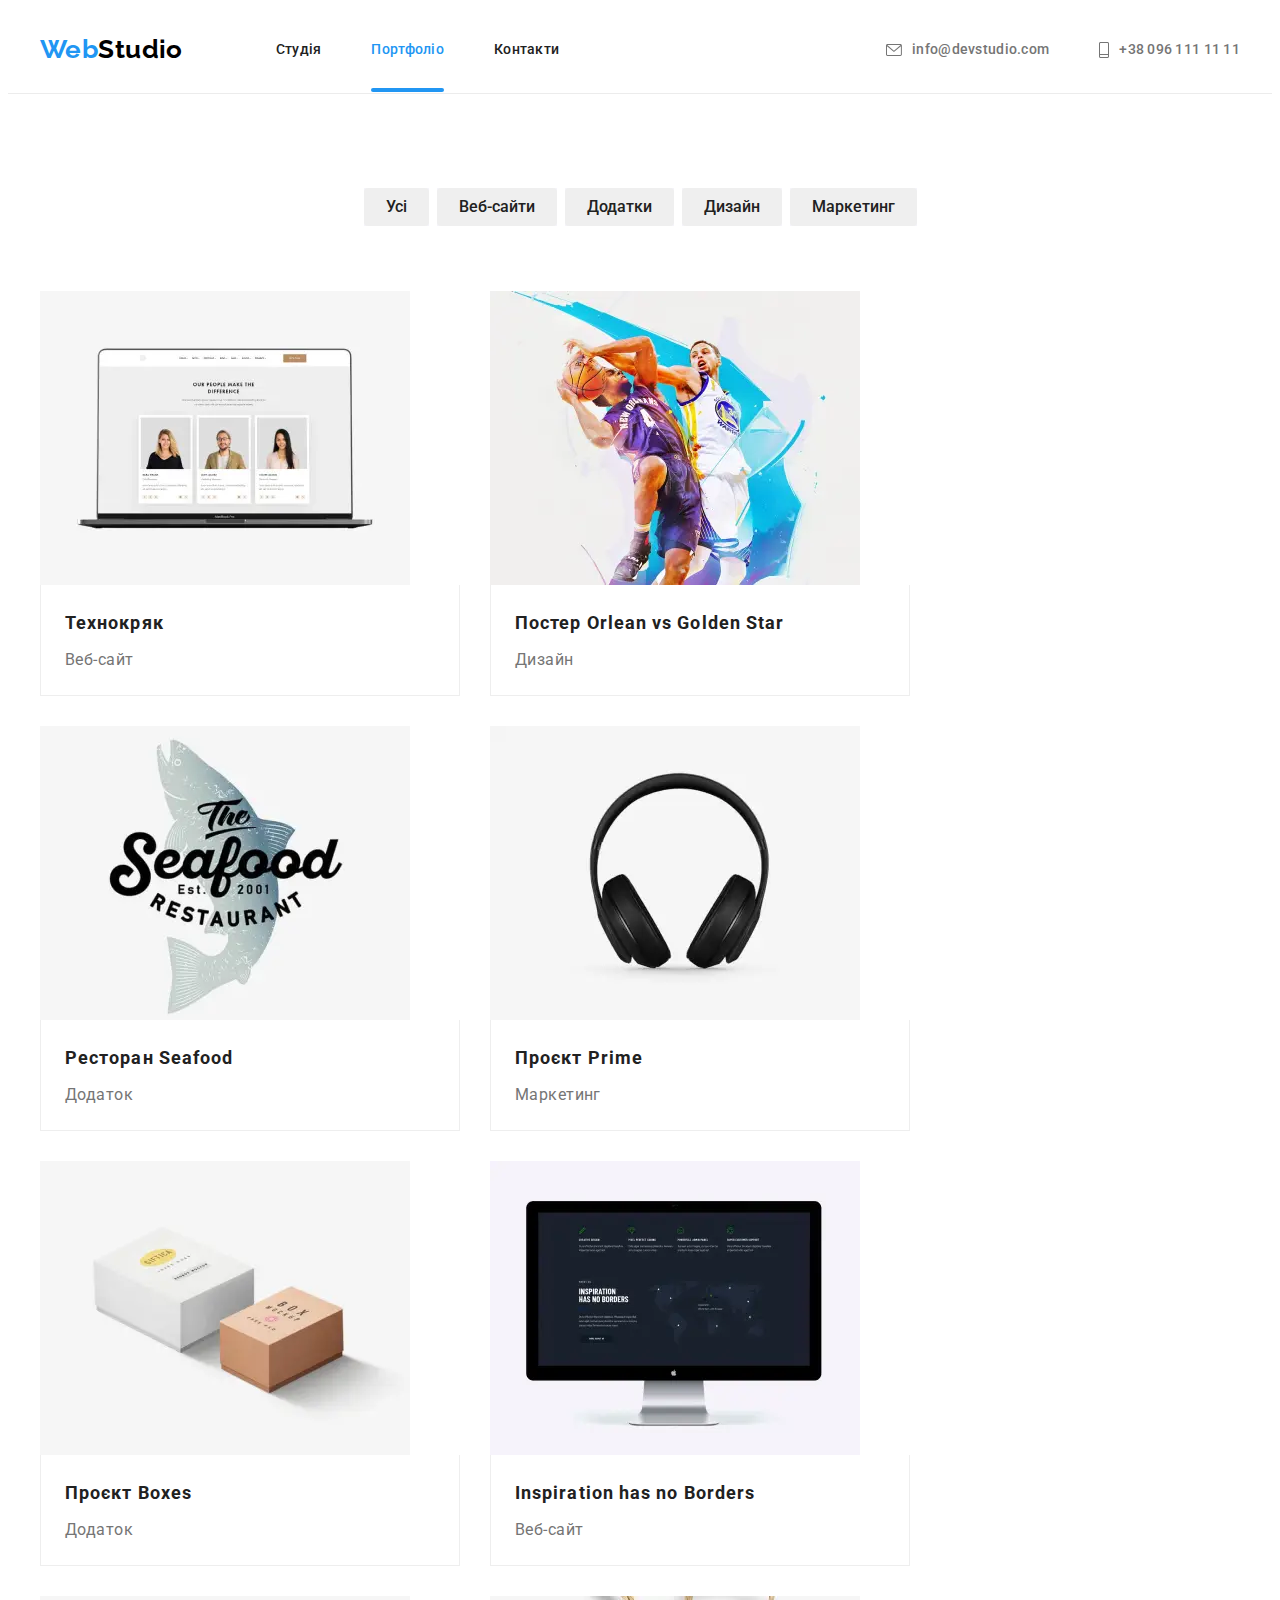
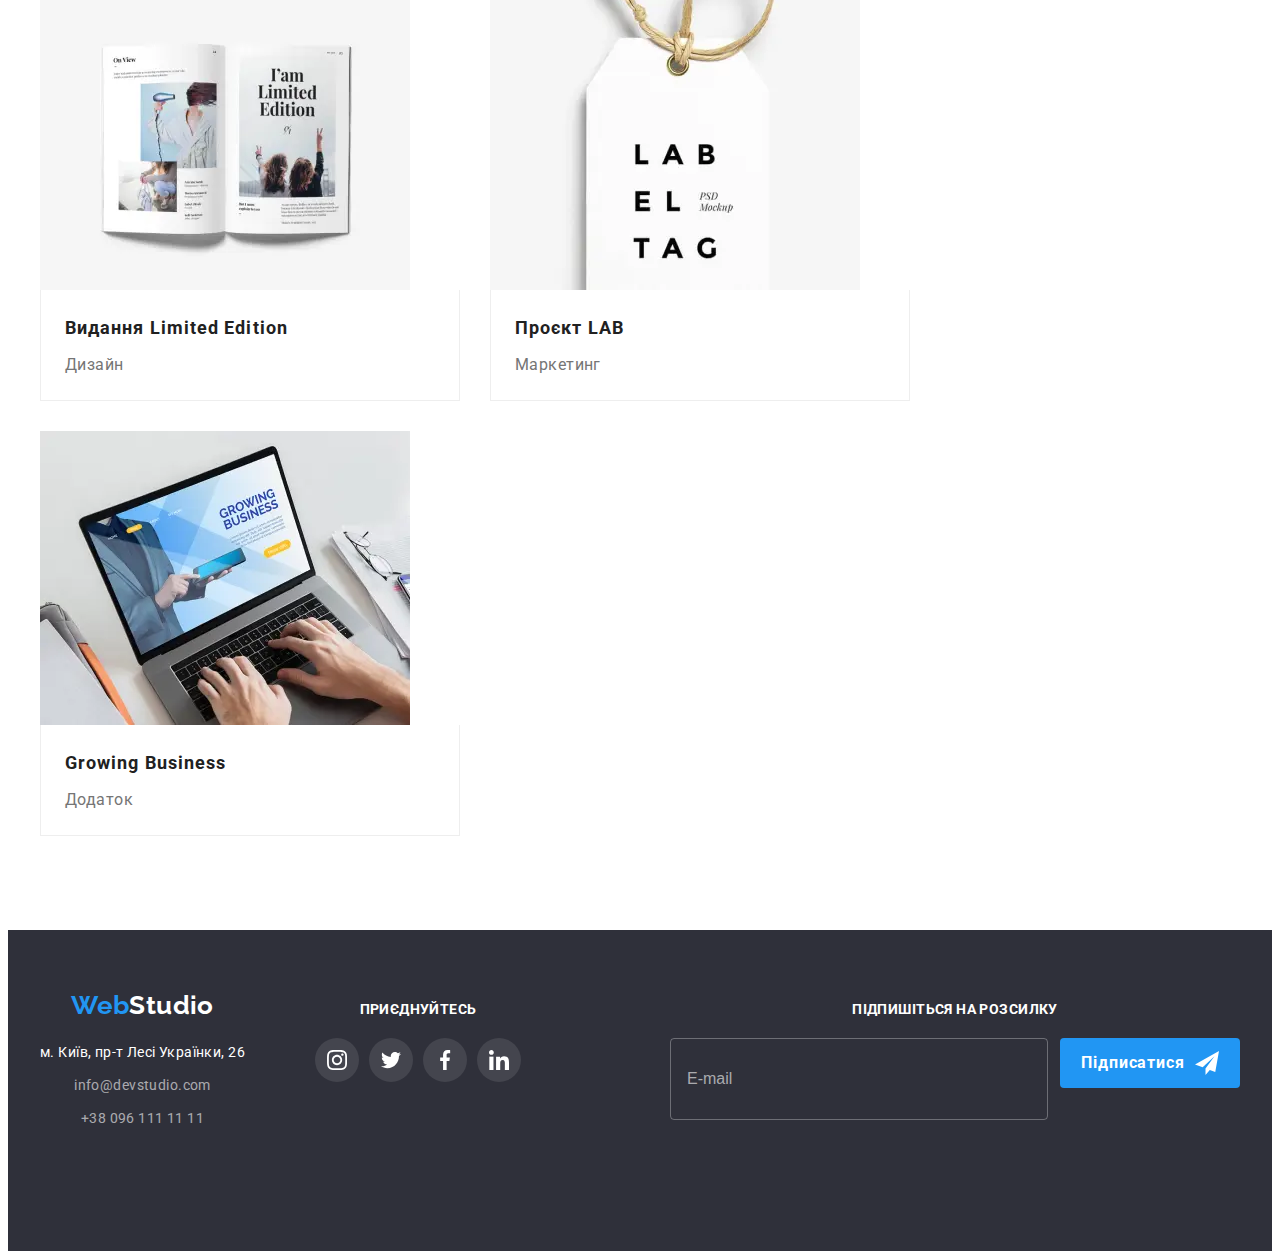
==== portfolio.html @ 148b3670 "add adaptive portfolio" ====
<!DOCTYPE html>
<html lang="uk">

<head>
    <meta charset="UTF-8">
    <meta http-equiv="X-UA-Compatible" content="IE=edge">
    <meta name="viewport" content="width=<device-width>, initial-scale=1.0">
    <title>Студіяt</title>
    <link rel="preconnect" href="https://fonts.googleapis.com">
    <link rel="preconnect" href="https://fonts.gstatic.com" crossorigin>
    <link
        href="https://fonts.googleapis.com/css2?family=Raleway:wght@700&family=Roboto:wght@400;500;700;900&display=swap"
        rel="stylesheet">
    <link rel="stylesheet" href="https://cdnjs.cloudflare.com/ajax/libs/modern-normalize/1.1.0/modern-normalize.min.css"
        integrity="sha512-wpPYUAdjBVSE4KJnH1VR1HeZfpl1ub8YT/NKx4PuQ5NmX2tKuGu6U/JRp5y+Y8XG2tV+wKQpNHVUX03MfMFn9Q=="
        crossorigin="anonymous" referrerpolicy="no-referrer" />
    <link rel="stylesheet" href="./css/main.min.css">
</head>

<body>
    <header class="header">
        <div class="container header-container">
            <nav class="nav">
                <a class="header-logo link" href="./index.html" lang="en"><span class="part-logo">Web</span>Studio</a>
                <ul class="nav-list list">
                    <li class="nav-list__item"><a class="nav__link link" href="./index.html">Студія</a></li>
                    <li class="nav-list__item"><a class="nav__link link current" href="./portfolio.html">Портфоліо</a></li>
                    <li class="nav-list__item"><a class="nav__link link" href="">Контакти</a></li>
                </ul>
            </nav>
            <ul class="contacts list">
                <li>
                    <a class="contact contact__mail link" href="mailto:info@devstudio.com">
                        <svg class="contact__icon" width="16" height="12">
                            <use href="./images/symbol-defs.svg#icon-envelope"></use>
                        </svg>
                        info@devstudio.com
                    </a>
                </li>
                <li>
                    <a class="contact contact__tel link" href="tel:+380961111111">
                        <svg class="contact__icon" width="10" height="16">
                            <use href="./images/symbol-defs.svg#icon-mobile"></use>
                        </svg>
                        +38 096 111 11 11
                    </a>
                </li>
            </ul>
        </div>
    </header>

    <main>
        <section class="section">
            <div class="container ">
                <h1 hidden> Види робіт </h1>
                <ul class="button-list list">
                    <li class="button-list__item">
                        <button class="button" type="button"> Усі </button>
                    </li>
                    <li class="button-list__item">
                        <button class="button" type="button"> Веб-сайти </button>
                    </li>
                    <li class="button-list__item">
                        <button class="button" type="button"> Додатки </button>
                    </li>
                    <li class="button-list__item">
                        <button class="button" type="button"> Дизайн </button>
                    </li>
                    <li class="button-list__item">
                        <button class="button" type="button"> Маркетинг </button>
                    </li>

                </ul>
                <ul class="projects-list list">
                    <li class="projects-list__item">
                        <a class="project-list__link link" href="">
                            <div class="project-img">
                                <picture>
                                    <source srcset="./images/hw-8/portfolio/dextop_laptop.webp 1x, ./images/hw-8/portfolio/dextop_laptop@2x.webp 2x"
                                        media="(min-width: 1200px)" type="image/webp">
                                    <source srcset="./images/hw-8/portfolio/dextop_laptop.jpg 1x, ./images/hw-8/portfolio/dextop_laptop@2x.jpg 2x"
                                        media="(min-width: 1200px)">
                                    <source srcset="./images/hw-8/portfolio/tablet_laptop.webp 1x, ./images/hw-8/portfolio/tablet_laptop@2x.webp 2x"
                                        media="(min-width: 768px)" type="image/webp">
                                    <source srcset="./images/hw-8/portfolio/tablet_laptop.jpg 1x, ./images/hw-8/portfolio/tablet_laptop@2x.jpg 2x"
                                        media="(min-width: 768px)">
                                    <source srcset="./images/hw-8/portfolio/laptop.webp 1x, ./images/hw-8/portfolio/laptop@2x.webp 2x" media="(max-width: 767px)"
                                        type="image/webp">
                                    <source srcset="./images/hw-8/portfolio/laptop.jpg 1x, ./images/hw-8/portfolio/laptop@2x.jpg 2x" media="(max-width: 767px)">
                                    <img src="./images/hw-8/portfolio/laptop.jpg" alt="Ноутбук">
                                </picture>
                                
                                <div class="overlay">
                                    Ресурс пропонує комплексні пропозиції з різним рівнем функціоналу та сервісів. Все
                                    це дозволить відвідувачу отримати
                                    вичерпні відомості про компанію чи приватну особу.
                                </div>
                            </div>

                            <div class="project-card">
                                <h2 class="project-title"> Технокряк </h2>
                                <p class="project-desc"> Веб-сайт </p>
                            </div>
                        </a>
                    </li>

                    <li class="projects-list__item">
                        <a class="project-list__link link" href="">
                            <div class="project-img">
                                <picture>
                                    <source srcset="./images/hw-8/portfolio/dextop_basketboll.webp 1x, ./images/hw-8/portfolio/dextop_basketboll@2x.webp 2x"
                                        media="(min-width: 1200px)" type="image/webp">
                                    <source srcset="./images/hw-8/portfolio/dextop_basketboll.jpg 1x, ./images/hw-8/portfolio/dextop_basketboll@2x.jpg 2x"
                                        media="(min-width: 1200px)">
                                    <source srcset="./images/hw-8/portfolio/tablet_basketboll.webp 1x, ./images/hw-8/portfolio/tablet_basketboll@2x.webp 2x"
                                        media="(min-width: 768px)" type="image/webp">
                                    <source srcset="./images/hw-8/portfolio/tablet_basketboll.jpg 1x, ./images/hw-8/portfolio/tablet_basketboll@2x.jpg 2x"
                                        media="(min-width: 768px)">
                                    <source srcset="./images/hw-8/portfolio/basketboll.webp 1x, ./images/hw-8/portfolio/basketboll@2x.webp 2x" media="(max-width: 767px)"
                                        type="image/webp">
                                    <source srcset="./images/hw-8/portfolio/basketboll.jpg 1x, ./images/hw-8/portfolio/basketboll@2x.jpg 2x" media="(max-width: 767px)">
                                    <img src="./images/hw-8/portfolio/basketboll.jpg" alt="Баскетболісти кидають м'яч">
                                </picture>
                                <div class="overlay">
                                    Ресурс пропонує комплексні пропозиції з різним рівнем функціоналу та сервісів. Все
                                    це дозволить відвідувачу отримати
                                    вичерпні відомості про компанію чи приватну особу.
                                </div>
                            </div>

                            <div class="project-card">
                                <h2 class="project-title"> Постер <span lang="en">Orlean vs Golden Star</span> </h2>
                                <p class="project-desc"> Дизайн </p>
                            </div>
                        </a>
                    </li>

                    <li class="projects-list__item">
                        <a class="project-list__link link" href="">
                            <div class="project-img">
                                <picture>
                                    <source srcset="./images/hw-8/portfolio/dextop_seafood.webp 1x, ./images/hw-8/portfolio/dextop_seafood@2x.webp 2x"
                                        media="(min-width: 1200px)" type="image/webp">
                                    <source srcset="./images/hw-8/portfolio/dextop_seafood.jpg 1x, ./images/hw-8/portfolio/dextop_seafood@2x.jpg 2x"
                                        media="(min-width: 1200px)">
                                    <source srcset="./images/hw-8/portfolio/tablet_seafood.webp 1x, ./images/hw-8/portfolio/tablet_seafood@2x.webp 2x"
                                        media="(min-width: 768px)" type="image/webp">
                                    <source srcset="./images/hw-8/portfolio/tablet_seafood.jpg 1x, ./images/hw-8/portfolio/tablet_seafood@2x.jpg 2x"
                                        media="(min-width: 768px)">
                                    <source srcset="./images/hw-8/portfolio/seafood.webp 1x, ./images/hw-8/portfolio/seafood@2x.webp 2x" media="(max-width: 767px)"
                                        type="image/webp">
                                    <source srcset="./images/hw-8/portfolio/seafood.jpg 1x, ./images/hw-8/portfolio/seafood@2x.jpg 2x" media="(max-width: 767px)">
                                    <img src="./images/hw-8/portfolio/seafood.jpg" alt="Постер ресторану океанічної риби">
                                </picture>
                                <div class="overlay">
                                    Ресурс пропонує комплексні пропозиції з різним рівнем функціоналу та сервісів. Все
                                    це дозволить відвідувачу отримати
                                    вичерпні відомості про компанію чи приватну особу.
                                </div>
                            </div>
                            <div class="project-card">
                                <h2 class="project-title"> Ресторан <span lang="en">Seafood</span> </h2>
                                <p class="project-desc">Додаток</p>
                            </div>
                        </a>
                    </li>

                    <li class="projects-list__item">
                        <a class="project-list__link link" href="">
                            <div class="project-img">
                                <picture>
                                    <source srcset="./images/hw-8/portfolio/dextop_earphone.webp 1x, ./images/hw-8/portfolio/dextop_earphone@2x.webp 2x"
                                        media="(min-width: 1200px)" type="image/webp">
                                    <source srcset="./images/hw-8/portfolio/dextop_earphone.jpg 1x, ./images/hw-8/portfolio/dextop_earphone@2x.jpg 2x"
                                        media="(min-width: 1200px)">
                                    <source srcset="./images/hw-8/portfolio/tablet_earphone.webp 1x, ./images/hw-8/portfolio/tablet_earphone@2x.webp 2x"
                                        media="(min-width: 768px)" type="image/webp">
                                    <source srcset="./images/hw-8/portfolio/tablet_earphone.jpg 1x, ./images/hw-8/portfolio/tablet_earphone@2x.jpg 2x"
                                        media="(min-width: 768px)">
                                    <source srcset="./images/hw-8/portfolio/earphone.webp 1x, ./images/hw-8/portfolio/earphone@2x.webp 2x" media="(max-width: 767px)"
                                        type="image/webp">
                                    <source srcset="./images/hw-8/portfolio/earphone.jpg 1x, ./images/hw-8/portfolio/earphone@2x.jpg 2x" media="(max-width: 767px)">
                                    <img src="./images/hw-8/portfolio/earphone.jpg" alt="Навушники">
                                </picture>
                                <div class="overlay">
                                    Ресурс пропонує комплексні пропозиції з різним рівнем функціоналу та сервісів. Все
                                    це дозволить відвідувачу отримати
                                    вичерпні відомості про компанію чи приватну особу.
                                </div>
                            </div>
                            <div class="project-card">
                                <h2 class="project-title"> Проєкт <span lang="en">Prime</span> </h2>
                                <p class="project-desc"> Маркетинг </p>
                            </div>
                        </a>
                    </li>

                    <li class="projects-list__item">
                        <a class="project-list__link link" href="">
                            <div class="project-img">
                                <picture>
                                    <source srcset="./images/hw-8/portfolio/dextop_boxes.webp 1x, ./images/hw-8/portfolio/dextop_boxes@2x.webp 2x"
                                        media="(min-width: 1200px)" type="image/webp">
                                    <source srcset="./images/hw-8/portfolio/dextop_boxes.jpg 1x, ./images/hw-8/portfolio/dextop_boxes@2x.jpg 2x"
                                        media="(min-width: 1200px)">
                                    <source srcset="./images/hw-8/portfolio/tablet_boxes.webp 1x, ./images/hw-8/portfolio/tablet_boxes@2x.webp 2x"
                                        media="(min-width: 768px)" type="image/webp">
                                    <source srcset="./images/hw-8/portfolio/tablet_boxes.jpg 1x, ./images/hw-8/portfolio/tablet_boxes@2x.jpg 2x"
                                        media="(min-width: 768px)">
                                    <source srcset="./images/hw-8/portfolio/boxes.webp 1x, ./images/hw-8/portfolio/boxes@2x.webp 2x" media="(max-width: 767px)"
                                        type="image/webp">
                                    <source srcset="./images/hw-8/portfolio/boxes.jpg 1x, ./images/hw-8/portfolio/boxes@2x.jpg 2x" media="(max-width: 767px)">
                                    <img src="./images/hw-8/portfolio/boxes.jpg" alt="Дві коробки">
                                </picture>
                                <div class="overlay">
                                    Ресурс пропонує комплексні пропозиції з різним рівнем функціоналу та сервісів. Все
                                    це дозволить відвідувачу отримати
                                    вичерпні відомості про компанію чи приватну особу.
                                </div>
                            </div>
                            <div class="project-card">
                                <h2 class="project-title"> Проєкт <span lang="en">Boxes</span> </h2>
                                <p class="project-desc"> Додаток </p>
                            </div>
                        </a>
                    </li>

                    <li class="projects-list__item">
                        <a class="project-list__link link" href="">
                            <div class="project-img">
                                <picture>
                                    <source srcset="./images/hw-8/portfolio/dextop_monitor.webp 1x, ./images/hw-8/portfolio/dextop_monitor@2x.webp 2x"
                                        media="(min-width: 1200px)" type="image/webp">
                                    <source srcset="./images/hw-8/portfolio/dextop_monitor.jpg 1x, ./images/hw-8/portfolio/dextop_monitor@2x.jpg 2x"
                                        media="(min-width: 1200px)">
                                    <source srcset="./images/hw-8/portfolio/tablet_monitor.webp 1x, ./images/hw-8/portfolio/tablet_monitor@2x.webp 2x"
                                        media="(min-width: 768px)" type="image/webp">
                                    <source srcset="./images/hw-8/portfolio/tablet_monitor.jpg 1x, ./images/hw-8/portfolio/tablet_monitor@2x.jpg 2x"
                                        media="(min-width: 768px)">
                                    <source srcset="./images/hw-8/portfolio/monitor.webp 1x, ./images/hw-8/portfolio/monitor@2x.webp 2x" media="(max-width: 767px)"
                                        type="image/webp">
                                    <source srcset="./images/hw-8/portfolio/monitor.jpg 1x, ./images/hw-8/portfolio/monitor@2x.jpg 2x" media="(max-width: 767px)">
                                    <img src="./images/hw-8/portfolio/monitor.jpg" alt="Монітор">
                                </picture>
                                <div class="overlay">
                                    Ресурс пропонує комплексні пропозиції з різним рівнем функціоналу та сервісів. Все
                                    це дозволить відвідувачу отримати
                                    вичерпні відомості про компанію чи приватну особу.
                                </div>
                            </div>
                            <div class="project-card">
                                <h2 class="project-title" lang="en"> Inspiration has no Borders </h2>
                                <p class="project-desc"> Веб-сайт </p>
                            </div>
                        </a>
                    </li>

                    <li class="projects-list__item">
                        <a class="project-list__link link" href="">
                            <div class="project-img">
                                <picture>
                                    <source srcset="./images/hw-8/portfolio/dextop_book.webp 1x, ./images/hw-8/portfolio/dextop_book@2x.webp 2x"
                                        media="(min-width: 1200px)" type="image/webp">
                                    <source srcset="./images/hw-8/portfolio/dextop_book.jpg 1x, ./images/hw-8/portfolio/dextop_book@2x.jpg 2x"
                                        media="(min-width: 1200px)">
                                    <source srcset="./images/hw-8/portfolio/tablet_book.webp 1x, ./images/hw-8/portfolio/tablet_book@2x.webp 2x"
                                        media="(min-width: 768px)" type="image/webp">
                                    <source srcset="./images/hw-8/portfolio/tablet_book.jpg 1x, ./images/hw-8/portfolio/tablet_book@2x.jpg 2x"
                                        media="(min-width: 768px)">
                                    <source srcset="./images/hw-8/portfolio/book.webp 1x, ./images/hw-8/portfolio/book@2x.webp 2x" media="(max-width: 767px)"
                                        type="image/webp">
                                    <source srcset="./images/hw-8/portfolio/book.jpg 1x, ./images/hw-8/portfolio/book@2x.jpg 2x" media="(max-width: 767px)">
                                    <img src="./images/hw-8/portfolio/book.jpg" alt="Відкрита книга">
                                </picture>
                                <div class="overlay">
                                    Ресурс пропонує комплексні пропозиції з різним рівнем функціоналу та сервісів. Все
                                    це дозволить відвідувачу отримати
                                    вичерпні відомості про компанію чи приватну особу.
                                </div>
                            </div>
                            <div class="project-card">
                                <h2 class="project-title"> Видання <span lang="en">Limited Edition</span> </h2>
                                <p class="project-desc"> Дизайн </p>
                            </div>
                        </a>
                    </li>

                    <li class="projects-list__item">
                        <a class="project-list__link link" href="">
                            <div class="project-img">
                                <picture>
                                    <source srcset="./images/hw-8/portfolio/dextop_label.webp 1x, ./images/hw-8/portfolio/dextop_label@2x.webp 2x"
                                        media="(min-width: 1200px)" type="image/webp">
                                    <source srcset="./images/hw-8/portfolio/dextop_label.jpg 1x, ./images/hw-8/portfolio/dextop_label@2x.jpg 2x"
                                        media="(min-width: 1200px)">
                                    <source srcset="./images/hw-8/portfolio/tablet_label.webp 1x, ./images/hw-8/portfolio/tablet_label@2x.webp 2x"
                                        media="(min-width: 768px)" type="image/webp">
                                    <source srcset="./images/hw-8/portfolio/tablet_label.jpg 1x, ./images/hw-8/portfolio/tablet_label@2x.jpg 2x"
                                        media="(min-width: 768px)">
                                    <source srcset="./images/hw-8/portfolio/label.webp 1x, ./images/hw-8/portfolio/label@2x.webp 2x" media="(max-width: 767px)"
                                        type="image/webp">
                                    <source srcset="./images/hw-8/portfolio/label.jpg 1x, ./images/hw-8/portfolio/label@2x.jpg 2x" media="(max-width: 767px)">
                                    <img src="./images/hw-8/portfolio/label.jpg" alt="Бірка">
                                </picture>
                                <div class="overlay">
                                    Ресурс пропонує комплексні пропозиції з різним рівнем функціоналу та сервісів. Все
                                    це дозволить відвідувачу отримати
                                    вичерпні відомості про компанію чи приватну особу.
                                </div>
                            </div>
                            <div class="project-card">
                                <h2 class="project-title"> Проєкт <span lang="en">LAB</span> </h2>
                                <p class="project-desc"> Маркетинг </p>
                            </div>
                        </a>
                    </li>

                    <li class="projects-list__item">
                        <a class="project-list__link link" href="">
                            <div class="project-img">
                                <picture>
                                    <source srcset="./images/hw-8/portfolio/dextop_work-laptop.webp 1x, ./images/hw-8/portfolio/dextop_work-laptop@2x.webp 2x"
                                        media="(min-width: 1200px)" type="image/webp">
                                    <source srcset="./images/hw-8/portfolio/dextop_work-laptop.jpg 1x, ./images/hw-8/portfolio/dextop_work-laptop@2x.jpg 2x"
                                        media="(min-width: 1200px)">
                                    <source srcset="./images/hw-8/portfolio/tablet_work-laptop.webp 1x, ./images/hw-8/portfolio/tablet_work-laptop@2x.webp 2x"
                                        media="(min-width: 768px)" type="image/webp">
                                    <source srcset="./images/hw-8/portfolio/tablet_work-laptop.jpg 1x, ./images/hw-8/portfolio/tablet_work-laptop@2x.jpg 2x"
                                        media="(min-width: 768px)">
                                    <source srcset="./images/hw-8/portfolio/work-laptop.webp 1x, ./images/hw-8/portfolio/work-laptop@2x.webp 2x" media="(max-width: 767px)"
                                        type="image/webp">
                                    <source srcset="./images/hw-8/portfolio/work-laptop.jpg 1x, ./images/hw-8/portfolio/work-laptop@2x.jpg 2x" media="(max-width: 767px)">
                                    <img src="./images/hw-8/portfolio/work-laptop.jpg" alt="Працює на ноутбуці">
                                </picture>
                                <div class="overlay">
                                    Ресурс пропонує комплексні пропозиції з різним рівнем функціоналу та сервісів. Все
                                    це дозволить відвідувачу отримати
                                    вичерпні відомості про компанію чи приватну особу.
                                </div>
                            </div>
                            <div class="project-card">
                                <h2 class="project-title" lang="en"> Growing Business </h2>
                                <p class="project-desc"> Додаток </p>
                            </div>
                        </a>
                    </li>
                </ul>
            </div>
        </section>
    </main>

    <footer class="footer">
        <div class="container footer-container">
            <div class="footer-address">
                <a class="footer-logo link" href="./index.html" lang="en"> <span class="part-logo">Web</span>Studio</a>
                <address class="address">
                    <ul class="address-list list">
                        <li class="address-list__item"><a class="address-link link"
                                href="https://goo.gl/maps/sUj56XeYTJr8YGq59" target="_blank" rel="noreferrer noopener">м.
                                Київ, пр-т Лесі Українки, 26</a> </li>
                        <li class="address-list__item"><a class="address-contact-link link"
                                href="mailto:info@devstudio.com"> info@devstudio.com</a>
                        <li class="address-list__item"><a class="address-contact-link link" href="tel:+380961111111"> +38
                                096 111 11 11</a>
                    </ul>
                </address>
            </div>
            <div class="footer-social">
                <p class="title-social">Приєднуйтесь</p>
                <ul class="footer-social-list list">
                    <li class="footer-social-list__item">
                        <a class="footer-social-list__link" href="">
                            <svg class="footer-social-list__icon" width="20" height="20">
                                <use href="./images/symbol-defs.svg#icon-instagram"></use>
                            </svg>
                        </a>
                    </li>
                    <li class="footer-social-list__item">
                        <a class="footer-social-list__link" href="">
                            <svg class="footer-social-list__icon" width="20" height="20">
                                <use href="./images/symbol-defs.svg#icon-twitter"></use>
                            </svg>
                        </a>
                    </li>
                    <li class="footer-social-list__item">
                        <a class="footer-social-list__link" href="">
                            <svg class="footer-social-list__icon" width="20" height="20">
                                <use href="./images/symbol-defs.svg#icon-facebook"></use>
                            </svg>
                        </a>
                    </li>
                    <li class="footer-social-list__item">
                        <a class="footer-social-list__link" href="">
                            <svg class="footer-social-list__icon" width="20" height="20">
                                <use href="./images/symbol-defs.svg#icon-linkedin"></use>
                            </svg>
                        </a>
                    </li>
                </ul>
            </div>
    
            <form class="form-subscription">
                <div class="footer-title-subscription">
                    <b class="title-subscription">Підпишіться на розсилку</b>
                </div>
                <div class="form-field-subscription">
                    <label>
                        <input class="email-subscription" type="email" name="email" placeholder="E-mail">
                    </label>
                    <button type="submit" class="btn-subscription">
                        <span> Підписатися</span>
                        <svg class="img-subscription" width="24" height="24">
                            <use href="./images/symbol-defs.svg#icon-send"></use>
                        </svg>
                    </button>
                </div>
            </form>
        </div>
    </footer>
</body>

</html>
---- css/main.min.css ----
:root{--primary-text-color: #757575;--title-text-color: #212121;--accent-color: #2196F3;--primary-white-color: #ffffff;--background-dark: #2F303A;--background-light: #fff;--primary-font-family: "Roboto", sans-serif;--secondary-font-family: "Raleway", sans-serif}.visually-hidden{position:absolute;width:1px;height:1px;margin:-1px;border:0;padding:0;white-space:nowrap;clip-path:inset(100%);clip:rect(0 0 0 0);overflow:hidden}h1,h2,h3,h4,p{margin-top:0;margin-bottom:0}ul{margin-top:0;margin-bottom:0;padding-left:0}img{display:block;max-width:100%}body{font-family:var(--primary-font-family);letter-spacing:.03em;font-size:14px;background-color:var(--background-light);color:var(--primary-text-color)}.link{text-decoration:none}.list{list-style:none}.container{padding-left:15px;padding-right:15px}@media screen and (min-width: 480px){.container{width:480px;margin-left:auto;margin-right:auto}}@media screen and (min-width: 768px){.container{width:768px}}@media screen and (min-width: 1200px){.container{width:1200px}}.section{padding-top:60px;padding-bottom:60px}@media screen and (min-width: 1200px){.section{padding-top:94px;padding-bottom:94px}}.section-team{background-color:#f5f4fa}.section-work{padding-bottom:94px}.title-section{font-size:28px;font-weight:700;line-height:1.17;text-align:center;color:var(--title-text-color)}@media screen and (min-width: 1200px){.title-section{font-size:36px;font-weight:700;line-height:1.17}}.header{position:relative;padding-top:10px;padding-bottom:10px;border-bottom:1px solid #ececec}@media screen and (min-width: 768px){.header{padding-top:21px;padding-bottom:21px}}@media screen and (min-width: 1200px){.header{padding-top:24px;padding-bottom:25px}}.header-container{display:flex;justify-content:space-between;align-items:center}.header-logo{font-size:24px;font-weight:700;line-height:1.17;font-family:var(--secondary-font-family);color:#000}@media screen and (min-width: 768px){.header-logo{margin-right:87px}}@media screen and (min-width: 1200px){.header-logo{margin-right:93px;font-size:26px;font-weight:700;line-height:1.38}}.part-logo{color:var(--accent-color)}.nav{display:flex;align-items:center}.nav-list{display:flex;justify-content:space-between}.nav-list__item:not(:last-child){margin-right:50px}.nav__link{display:block;color:var(--title-text-color);font-family:inherit;font-size:14px;font-weight:500;line-height:1.14;letter-spacing:.02em;transition-property:color;transition-duration:250ms;transition-timing-function:cubic-bezier(0.4, 0, 0.2, 1);transition-delay:0ms}.nav__link:hover,.nav__link:focus{color:var(--accent-color)}.current{position:relative;color:var(--accent-color)}.current::after{position:absolute;top:46px;left:0;content:" ";display:block;width:100%;height:4px;border-radius:2px;background-color:var(--accent-color)}.contacts{display:flex;margin-left:78px}@media screen and (min-width: 1200px){.contacts{margin-left:auto}}.contact{display:flex;align-items:center;transition-property:color;transition-duration:250ms;transition-timing-function:cubic-bezier(0.4, 0, 0.2, 1);transition-delay:0ms;color:inherit;font-weight:500;line-height:1.1;letter-spacing:.02em}.contact__mail{margin-right:50px}.contact:hover,.contact:focus{color:var(--accent-color)}.contact__icon{margin-right:10px;fill:currentColor}@media screen and (min-width: 768px){.mobile-menu{display:none}.mobile-open-btn{display:none}}@media screen and (max-width: 1199px){.contacts{display:flex;flex-direction:column;margin-left:78px}.contact{display:flex;align-items:center;color:inherit;font-size:12px;font-weight:500;line-height:1.17;letter-spacing:.02em}.contact__mail{margin-bottom:10px}.contact:hover,.contact:focus{color:var(--accent-color)}.contact__icon{margin-right:10px;fill:currentColor}}@media screen and (max-width: 767px){.nav-list{display:none}.contacts{display:none}.mobile-menu{position:absolute;top:0;left:0;width:100%;height:100vh;overflow:auto;background-color:#fff;opacity:0;visibility:hidden;pointer-events:none}.mobile-menu.is-open{opacity:1;visibility:visible;pointer-events:auto}.mobile-menu__container{position:relative;padding-top:48px;padding-left:40px;padding-bottom:48px}.mobile-open-btn{padding:0px;display:flex;justify-content:center;align-items:center;background-color:rgba(0,0,0,0);border:none}.mobile-close-btn{position:absolute;top:10px;right:15px;padding:0;background-color:rgba(0,0,0,0);border:none;transition-property:color;transition-duration:250ms;transition-timing-function:cubic-bezier(0.4, 0, 0.2, 1);transition-delay:0ms}.mobile-close-btn:focus{color:var(--accent-color)}.menu-list{margin-bottom:306px}.menu-list__item:not(:last-child){margin-bottom:32px}.menu__link{color:var(--title-text-color);font-family:inherit;font-size:40px;font-weight:500;line-height:1.17;transition-property:color;transition-duration:250ms;transition-timing-function:cubic-bezier(0.4, 0, 0.2, 1);transition-delay:0ms}.menu__link:hover,.menu__link:focus{color:var(--accent-color)}.menu-contact__icon{margin-bottom:32px}.menu-contacts{margin-bottom:64px}.menu-contact__tel{font-family:inherit;font-size:34px;font-weight:500;line-height:1.17;color:var(--accent-color)}.menu-contact__mail{font-family:inherit;font-size:24px;font-weight:500;line-height:1.17;color:inherit}.menu-social{display:flex;align-items:center}.menu-social__item:not(:last-child){margin-right:20px}.menu-social__link{display:inline-block;font-size:18px;font-weight:500;line-height:1.22;color:var(--accent-color)}.menu-social__link+.menu-social__link::before{display:inline-block;content:"";width:22px;border:1px solid rgba(33,33,33,.2);transform:rotate(90deg);background-image:url(../../images/hw-8/Line\ 1.svg)}}.hero{padding-top:118px;padding-bottom:118px;margin-right:auto;margin-left:auto;min-width:480px;text-align:center;background-image:linear-gradient(rgba(47, 48, 58, 0.4), rgba(47, 48, 58, 0.4)),url(../../images/hw-8/Header\ img.jpg);background-size:cover;background-color:#c4c4c4}@media(min-device-pixel-ratio: 2),(min-resolution: 192dpi),(min-resolution: 2dppx){.hero{background-image:url(../../images/hw-8/Header\ img@2x.jpg)}}.hero-title{width:360px;margin:auto;font-size:26px;font-weight:900;line-height:1.62;text-align:center;letter-spacing:.06em;text-transform:uppercase;color:var(--primary-white-color)}.main-button{min-width:200px;padding:10px 24px;margin-top:30px;font-family:inherit;font-size:16px;font-weight:700;line-height:1.88;text-align:center;letter-spacing:.06em;border:rgba(0,0,0,0);border-radius:4px;color:var(--primary-white-color);background-color:var(--accent-color);cursor:pointer;transition-property:background-color;transition-duration:250ms;transition-timing-function:cubic-bezier(0.4, 0, 0.2, 1);transition-delay:0ms}.main-button:hover,.main-button:focus{background-color:#188ce8}@media screen and (min-width: 768px){.hero{background-image:linear-gradient(rgba(47, 48, 58, 0.4), rgba(47, 48, 58, 0.4)),url(../../images/hw-8/Header-tablet\ img.jpg);background-size:cover;background-color:#c4c4c4}}@media screen and (min-width: 768px)and (min-device-pixel-ratio: 2),screen and (min-width: 768px)and (min-resolution: 192dpi),screen and (min-width: 768px)and (min-resolution: 2dppx){.hero{background-image:url(../../images/hw-8/Header-tablet\ img@2x.jpg)}}@media screen and (min-width: 1200px){.hero{max-width:1600px;padding-top:200px;padding-bottom:200px;background-image:linear-gradient(rgba(47, 48, 58, 0.4), rgba(47, 48, 58, 0.4)),url(../../images/hw-8/Header-dextop\ Img.jpg);background-size:cover;background-color:#c4c4c4}}@media screen and (min-width: 1200px)and (min-device-pixel-ratio: 2),screen and (min-width: 1200px)and (min-resolution: 192dpi),screen and (min-width: 1200px)and (min-resolution: 2dppx){.hero{background-image:url(../../images/hw-8/Header-dextop\ Img@2x.jpg)}}@media screen and (min-width: 1200px){.hero-title{width:696px;margin:auto;font-size:44px;font-weight:900;line-height:1.36}}@media screen and (min-width: 1200px){.main-button{min-width:216px;padding:10px 30px}}.features-icon{display:flex;justify-content:center;align-items:center;height:120px;background-color:#f5f4fa}.features-list__item{width:450px}.title-list{margin-top:30px;font-size:14px;font-weight:700;line-height:1.17;text-transform:uppercase;text-align:center;color:var(--title-text-color)}.decription{font-size:14px;font-weight:400;line-height:1.71;margin-top:10px}@media screen and (min-width: 768px){.features-list{display:flex;flex-wrap:wrap;margin:-15px}.features-list__item{width:calc((100% - 60px)/2);margin:15px}.features-icon{display:flex;justify-content:center;align-items:center;height:120px;background-color:#f5f4fa}.title-list{text-align:left}}@media screen and (min-width: 1200px){.features-list{margin:-15px}.features-list__item{width:calc((100% - 120px)/4);margin:15px}}@media screen and (max-width: 1199px){.section-work{display:none}}.work-list{display:flex;margin-top:50px;margin-right:-30px}.work-list__item{position:relative;margin-right:30px}.desc-overlay{position:absolute;bottom:0;left:0;width:100%;height:70px;display:flex;justify-content:center;align-items:center;background-color:rgba(47,48,58,.8);color:var(--primary-white-color);text-transform:uppercase;font-weight:700;font-size:14px;line-height:1.2}.title-card{font-size:16px;font-weight:500;line-height:1.17;text-align:center;color:var(--title-text-color)}.list-card{display:flex;flex-wrap:wrap;margin-top:30px}@media screen and (min-width: 768px){.list-card{gap:30px}}@media screen and (min-width: 1200px){.list-card{margin-top:50px}}.list-card__item{box-shadow:0px 1px 3px rgba(0,0,0,.12),0px 1px 1px rgba(0,0,0,.14),0px 2px 1px rgba(0,0,0,.2);border-radius:0px 0px 4px 4px;background-color:#fff}@media screen and (min-width: 768px){.list-card__item{width:calc((100% - 30px)/2)}}@media(min-width: 768px)and (max-width: 1199px){.list-card__item{margin-bottom:30px}}@media screen and (min-width: 1200px){.list-card__item{width:calc((100% - 90px)/4)}}.list-card-desc{padding-top:30px;padding-bottom:24px;padding-left:auto;padding-right:auto}.desc-card{margin-top:10px;font-size:16px;font-weight:400;line-height:1.17;text-align:center}.social-list{margin-top:16px;display:flex;justify-content:center}.social-list__item:not(:last-child){margin-right:10px}.social-list__link{display:flex;align-items:center;justify-content:center;width:44px;height:44px;background-color:var(--primary-white-color);border-radius:50%;transition-property:background-color;transition-duration:250ms;transition-timing-function:cubic-bezier(0.4, 0, 0.2, 1);transition-delay:0ms}.social-list__link:hover,.social-list__link:focus{background-color:var(--accent-color)}.social-list__icon{fill:#afb1b8}@media screen and (min-width: 1200px){.social-list__icon{transition-property:fill;transition-duration:250ms;transition-timing-function:cubic-bezier(0.4, 0, 0.2, 1);transition-delay:0ms}.social-list__link:hover .social-list__icon,.social-list__link:focus .social-list__icon{fill:var(--primary-white-color)}}.clients-list{display:flex;flex-wrap:wrap;margin-top:30px;margin-right:-15px;margin-left:-15px;color:#afb1b8}@media screen and (min-width: 1200px){.clients-list{flex-wrap:nowrap;margin-top:50px}}.clients-list__item{width:calc((100% - 60px)/2);margin:15px}@media screen and (min-width: 768px){.clients-list__item{width:calc((100% - 90px)/3)}}.clients-list__link{display:flex;height:92px;justify-content:center;align-items:center;border:1px solid #afb1b8;border-radius:4px;transition-duration:250ms;transition-property:border;transition-timing-function:cubic-bezier(0.4, 0, 0.2, 1);transition-delay:0ms}.clients-list__link:hover,.clients-list__link:focus{border:1px solid var(--accent-color)}@media screen and (min-width: 1200px){.clients-list__link:not(:last-child){margin-right:30px}}.clients-list__icon{fill:#afb1b8;transition-property:fill;transition-duration:250ms;transition-timing-function:cubic-bezier(0.4, 0, 0.2, 1);transition-delay:0ms}.clients-list__link:hover .clients-list__icon,.clients-list__link:focus .clients-list__icon{fill:var(--accent-color)}.button{padding:6px 22px;border:rgba(0,0,0,0);font-family:inherit;font-size:16px;font-weight:500;line-height:1.63;text-align:center;color:var(--title-text-color);cursor:pointer;border-radius:4px;transition:background-color 250ms cubic-bezier(0.4, 0, 0.2, 1),color 250ms cubic-bezier(0.4, 0, 0.2, 1),box-shadow 250ms cubic-bezier(0.4, 0, 0.2, 1)}.button:hover,.button:focus{color:var(--primary-white-color);background-color:var(--accent-color);box-shadow:0px 3px 1px rgba(0,0,0,.1),0px 1px 2px rgba(0,0,0,.08),0px 2px 2px rgba(0,0,0,.12)}.button-list{display:flex;flex-wrap:wrap;justify-content:center;margin-bottom:40px}@media screen and (min-width: 768px){.button-list{margin-bottom:30px}}@media screen and (min-width: 1200px){.button-list{margin-bottom:50px}}.button-list__item{background-color:#f5f4fa;margin-bottom:15px}.button-list__item:not(:last-child){margin-right:8px}@media screen and (min-width: 768px){.projects-list{display:flex;flex-wrap:wrap;margin-right:-30px;margin-bottom:-30px}}.projects-list__item{margin-right:30px;margin-bottom:30px}.project-list__link{display:block;transition-property:box-shadow;transition-duration:250ms;transition-timing-function:cubic-bezier(0.4, 0, 0.2, 1);transition-delay:0ms}.project-list__link:hover,.project-list__link:focus{box-shadow:0px 1px 1px rgba(0,0,0,.12),0px 4px 4px rgba(0,0,0,.06),1px 4px 6px rgba(0,0,0,.16)}.project-card{width:450px;padding:20px 24px;border:1px solid #eee;border-top:none}@media(min-width: 768px)and (max-width: 1199px){.project-card{width:354px}}@media screen and (min-width: 1200px){.project-card{width:370px}}.project-title{margin-bottom:4px;font-size:18px;font-weight:700;line-height:2;letter-spacing:.06em;color:var(--title-text-color)}.project-desc{font-size:16px;font-weight:400;line-height:1.88;color:var(--primary-text-color)}.project-img{position:relative;overflow:hidden}.overlay{position:absolute;top:0;left:0;width:100%;height:100%;background-color:var(--accent-color);color:var(--primary-white-color);opacity:0;transform:translateY(100%);transition:opacity 250ms cubic-bezier(0.4, 0, 0.2, 1),transform 250ms cubic-bezier(0.4, 0, 0.2, 1);padding:63px 24px;font-family:inherit;font-weight:400;font-size:18px;line-height:1.5}.project-list__link:hover .overlay{opacity:1;transform:translateY(0)}.footer{padding-top:60px;padding-bottom:60px;background-color:var(--background-dark)}.footer-logo{font-size:24px;font-weight:700;line-height:1.17;color:var(--primary-white-color);font-family:var(--secondary-font-family)}@media screen and (min-width: 1200px){.footer-logo{font-size:26px}}.address{margin-top:20px;font-style:normal;font-size:14px;font-weight:400;line-height:1.71}.address-list__item:not(:last-child){margin-bottom:8px}@media screen and (min-width: 1200px){.address-list__item:not(:last-child){margin-bottom:9px}}.address-link{color:var(--primary-white-color);transition-property:color;transition-duration:250ms;transition-timing-function:cubic-bezier(0.4, 0, 0.2, 1);transition-delay:0ms}.address-link:hover,.address-link:focus{color:var(--accent-color)}.address-contact-link{color:rgba(255,255,255,.6);transition-property:color;transition-duration:250ms;transition-timing-function:cubic-bezier(0.4, 0, 0.2, 1);transition-delay:0ms}.address-contact-link:hover,.address-contact-link:focus{color:var(--accent-color)}.footer-container{text-align:center}@media screen and (min-width: 1200px){.footer-container{display:flex;align-items:baseline}}@media screen and (min-width: 768px){.tablet__footer-container{display:flex;justify-content:center;text-align:center}}.footer-address{margin-bottom:60px}@media screen and (min-width: 768px){.footer-address{margin-right:165px}}@media screen and (min-width: 1200px){.footer-address{margin-right:70px}}.title-social{margin-bottom:20px;font-size:14px;font-weight:700;line-height:1.17;text-transform:uppercase;color:var(--primary-white-color)}.footer-social-list{display:flex;justify-content:center;margin-bottom:60px}.footer-social-list__item:not(:last-child){margin-right:10px}.footer-social-list__link{display:flex;align-items:center;justify-content:center;width:44px;height:44px;color:var(--primary-white-color);background-color:rgba(255,255,255,.1);border-radius:50%;transition-property:background-color;transition-duration:250ms;transition-timing-function:cubic-bezier(0.4, 0, 0.2, 1);transition-delay:0ms}.footer-social-list__link:hover,.footer-social-list__link:focus{background-color:var(--accent-color)}.footer-social-list__icon{fill:currentColor;transition-property:fill;transition-duration:250ms;transition-timing-function:cubic-bezier(0.4, 0, 0.2, 1);transition-delay:0ms}.footer-social-list__link:hover .footer-social-list__icon,.footer-social-list__link:focus .footer-social-list__icon{fill:var(--primary-white-color)}@media screen and (min-width: 1200px){.form-subscription{width:570px;margin-left:auto}.form-field-subscription{display:flex}}.footer-title-subscription{margin-bottom:20px}.title-subscription{font-size:14px;font-weight:700;line-height:1.17;text-transform:uppercase;color:var(--primary-white-color)}.email-subscription{width:450px;height:50px;padding-top:15px;padding-left:16px;padding-bottom:15px;border:1px solid rgba(255,255,255,.3);border-radius:4px;color:var(--primary-white-color);background-color:rgba(0,0,0,0);font-size:16px;font-weight:400;line-height:1.25}@media screen and (min-width: 1200px){.email-subscription{width:358px}}.email-subscription::placeholder{color:rgba(255,255,255,.6)}.email-subscription:focus{outline:none}.btn-subscription{display:flex;align-items:center;justify-content:center;width:200px;height:50px;font-family:inherit;font-size:16px;font-weight:700;line-height:1.88;text-align:center;letter-spacing:.06em;background-color:#2196f3;color:var(--primary-white-color);border:rgba(0,0,0,0);border-radius:4px}@media screen and (max-width: 1199px){.btn-subscription{margin-top:20px;margin-right:auto;margin-left:auto}}@media screen and (min-width: 1200px){.btn-subscription{margin-left:12px}}.img-subscription{fill:var(--primary-white-color);margin-left:12px}@media screen and (min-width: 10px){.img-subscription{margin-left:10px}}.backdrop{position:fixed;top:0;left:0;width:100%;height:100%;background:rgba(47,48,58,.4);opacity:1;transition:opacity 250ms cubic-bezier(0.4, 0, 0.2, 1),visibility 250ms cubic-bezier(0.4, 0, 0.2, 1),scale 250ms cubic-bezier(0.4, 0, 0.2, 1)}.backdrop.is-hidden{opacity:0;scale:1.5;visibility:hidden;pointer-events:none}.modal{position:absolute;top:50%;left:50%;transform:translate(-50%, -50%);width:450px;height:609px;padding:40px;background-color:var(--primary-white-color)}@media screen and (min-width: 1200px){.modal{width:528px;height:581px}}.modal__btn_close{position:absolute;top:8px;right:8px;display:flex;align-items:center;justify-content:center;width:30px;height:30px;padding:0;background-color:rgba(0,0,0,0);border-radius:50%;border:1px solid rgba(0,0,0,.1);cursor:pointer}.modal__btn_close:focus{fill:var(--accent-color)}.contact-title-form{display:block;margin-bottom:12px;font-size:20px;font-weight:700;line-height:1.5;text-align:center;color:var(--title-text-color)}@media screen and (min-width: 1200px){.contact-title-form{line-height:1.2}}.form-field{display:block}.form-field__name{display:inline-block;margin-bottom:4px;font-size:12px;font-weight:400;line-height:1.17;letter-spacing:.01em}.contact-form-wrapper{position:relative;margin-bottom:10px;display:block}.contact-form__input{width:100%;height:40px;padding-left:40px;border:1px solid rgba(33,33,33,.2);border-radius:4px;transition:border-color 250ms cubic-bezier(0.4, 0, 0.2, 1)}.contact-form__input:focus{outline:none;border-color:#2196f3}.contact-form__img{position:absolute;top:50%;left:12px;transform:translateY(-50%);transition:fill 250ms cubic-bezier(0.4, 0, 0.2, 1)}.contact-form__input:focus+.contact-form__img{fill:var(--accent-color)}.contact-form__message{display:block;width:100%;height:120px;margin-bottom:20px;padding:12px 16px;letter-spacing:.01em;font-size:14px;font-weight:400;line-height:1.17;font-size:12px;resize:none;border:1px solid rgba(33,33,33,.2);border-radius:4px;transition:border-color 250ms cubic-bezier(0.4, 0, 0.2, 1)}@media screen and (min-width: 1200px){.contact-form__message{font-size:12px;font-weight:400;line-height:1.17}}.contact-form__message:focus{outline:none;border-color:#2196f3}.contact-form__message::placeholder{color:rgba(117,117,117,.5)}.contact-form-checkbox{margin-bottom:30px;display:flex;justify-content:center}.contact-form-checkbox__label{display:flex;align-items:center;font-size:12px;font-weight:400;line-height:1.17;color:var(--primary-text-color)}@media screen and (min-width: 1200px){.contact-form-checkbox__label{font-size:14px;font-weight:400;line-height:1.71}}.contact-form-checkbox__label::before{display:inline-block;content:"";width:16px;height:15px;border:2px solid #212121;border-radius:2px;margin-right:8px}.contact-checkbox__input:checked+.contact-form-checkbox__label::before{background-image:url(../images/hw-6/Vector.svg);background-color:#2196f3;background-size:contain;background-repeat:no-repeat;background-position:50% 50%;border-color:#2196f3}.contact-checkbox__link{color:var(--accent-color);margin-left:5px}.contact-btn_submit{display:block;margin:0 auto;padding:10px 30px;width:200px;height:50px;font-family:inherit;font-size:16px;font-weight:700;line-height:1.88;text-align:center;letter-spacing:.06em;border:rgba(0,0,0,0);border-radius:4px;color:var(--primary-white-color);background-color:var(--accent-color);cursor:pointer;transition-property:background-color;transition-duration:250ms;transition-timing-function:cubic-bezier(0.4, 0, 0.2, 1);transition-delay:0ms}/*# sourceMappingURL=main.min.css.map */
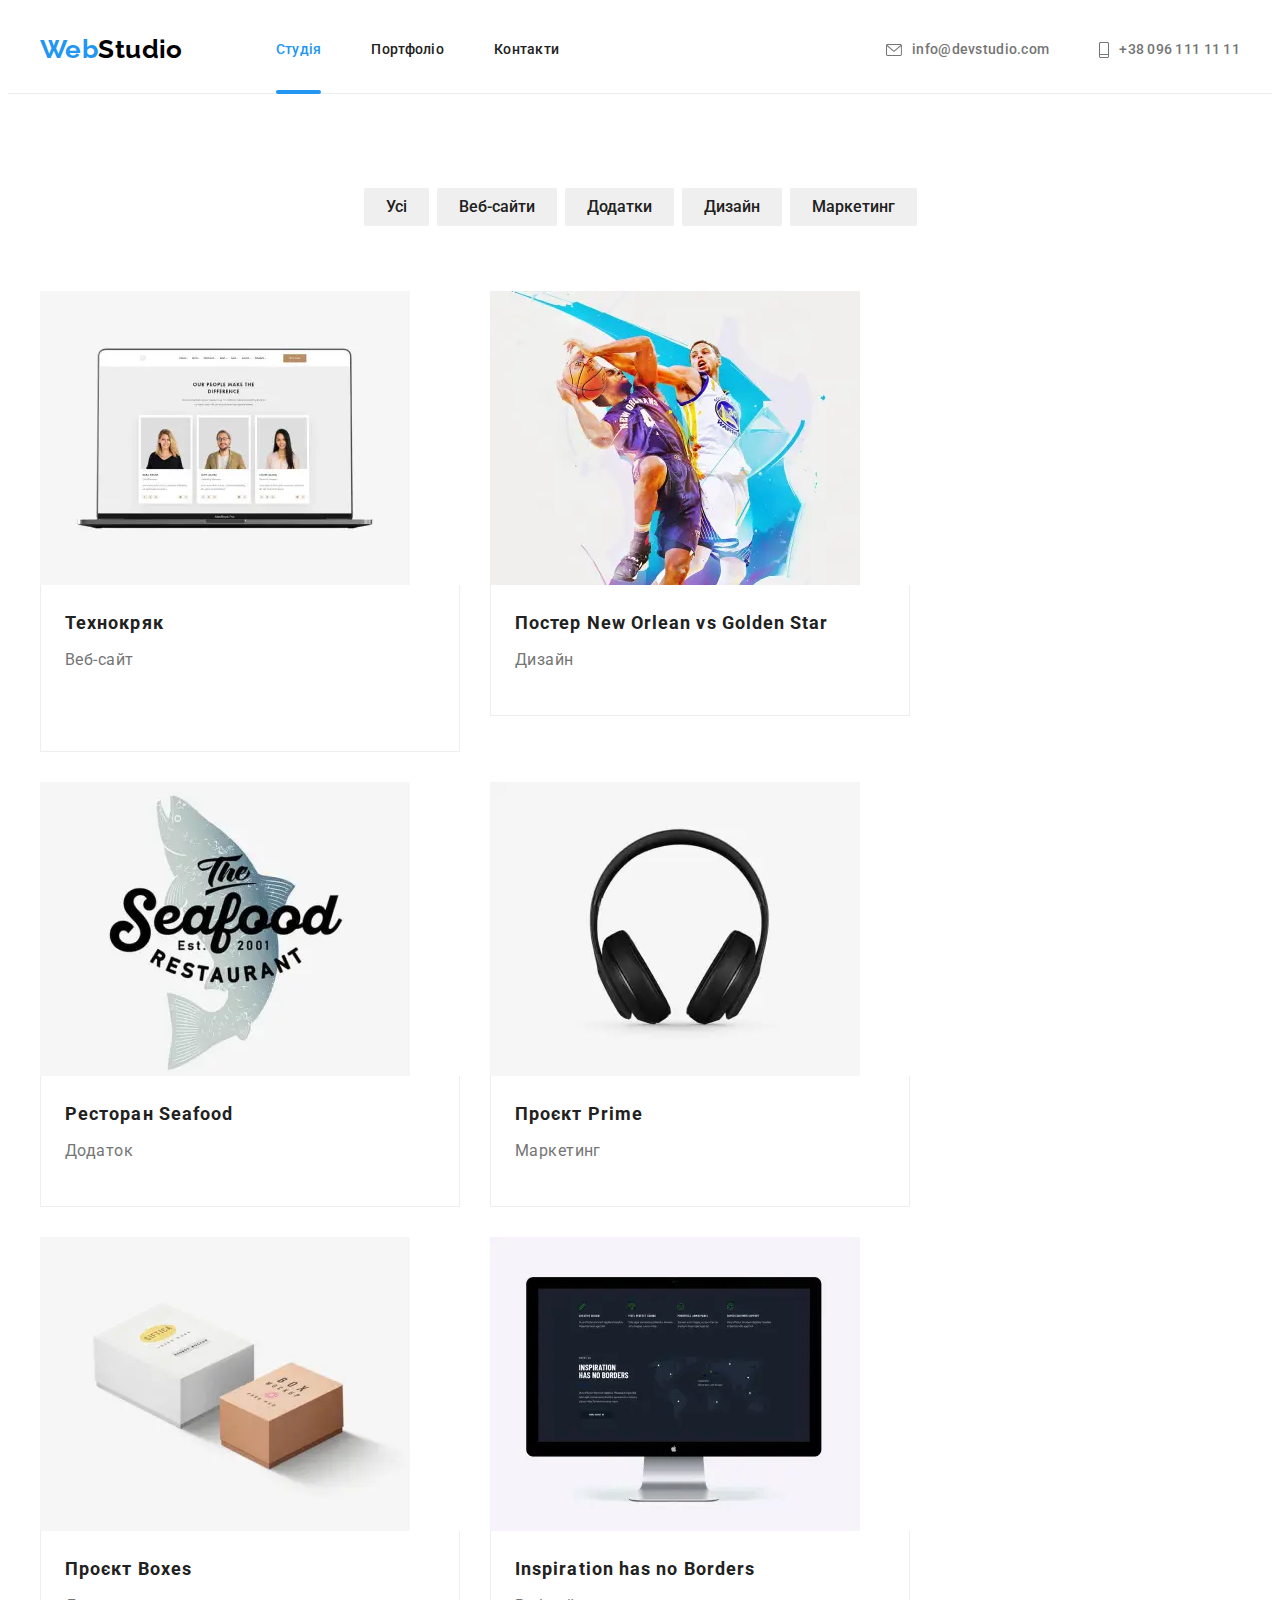
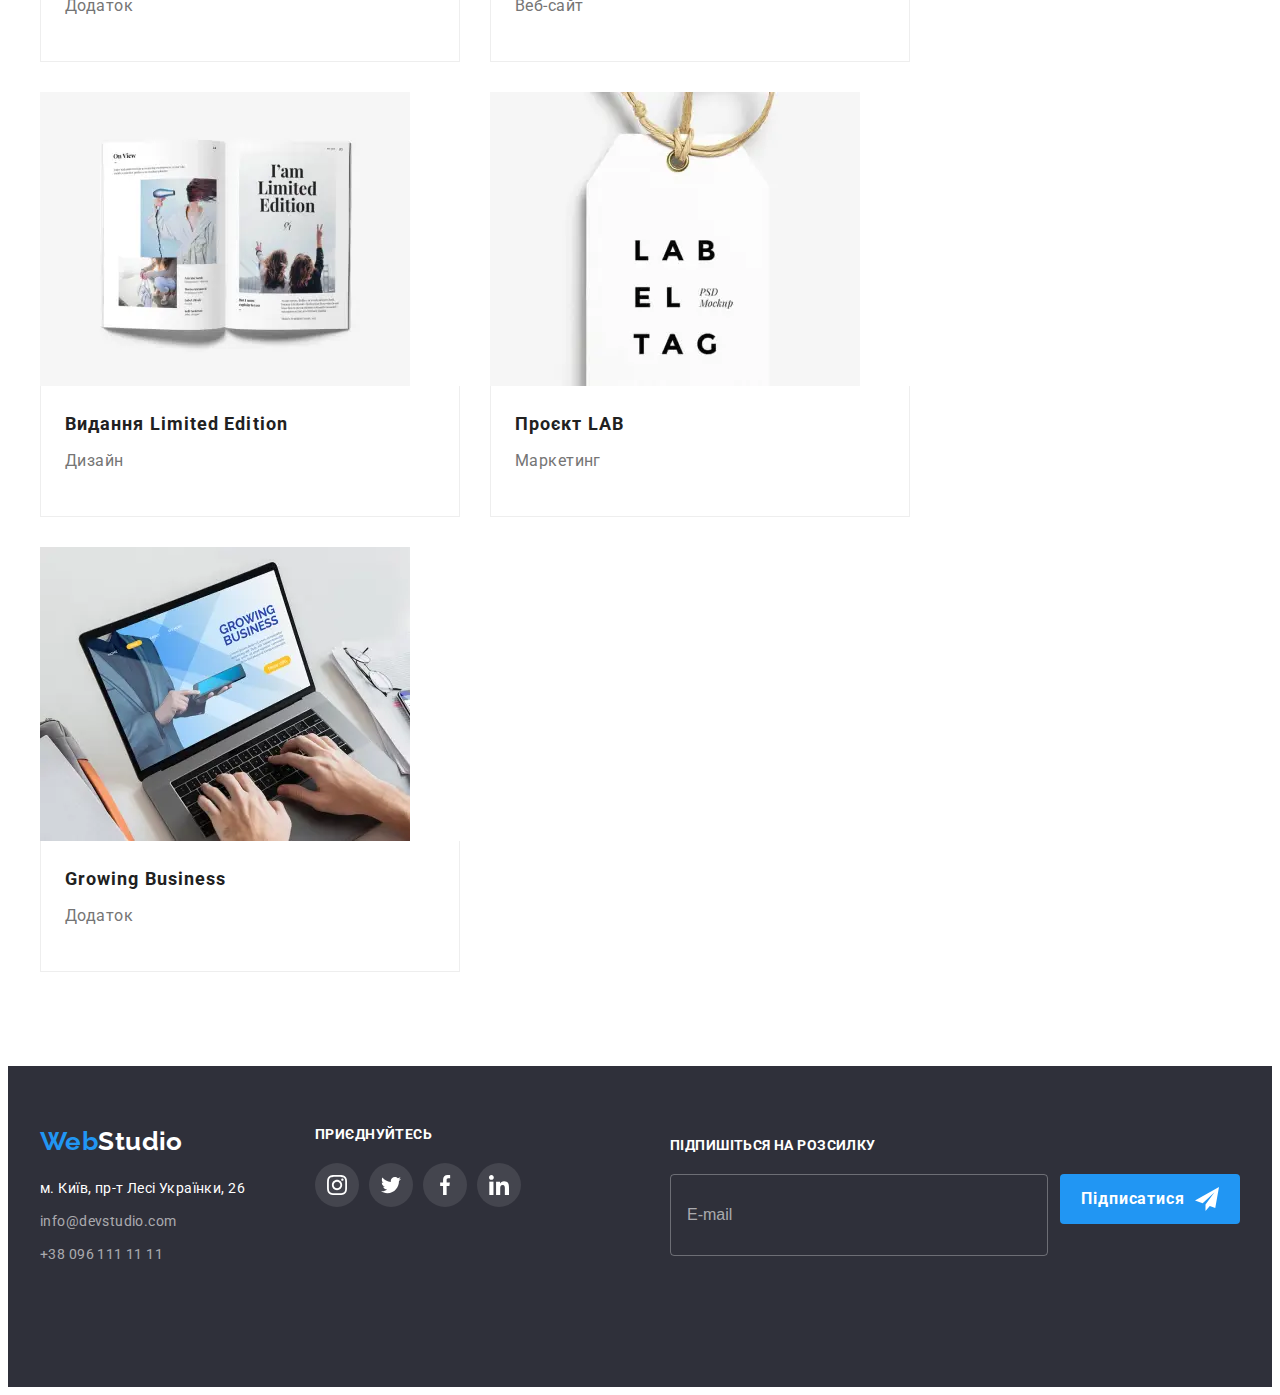
==== commit 6a78602b: "add corrections" ====
--- a/portfolio.html
+++ b/portfolio.html
@@ -18,16 +18,24 @@
 </head>
 
 <body>
-    <header class="header">
+
+        <header class="header">
         <div class="container header-container">
             <nav class="nav">
                 <a class="header-logo link" href="./index.html" lang="en"><span class="part-logo">Web</span>Studio</a>
                 <ul class="nav-list list">
-                    <li class="nav-list__item"><a class="nav__link link" href="./index.html">Студія</a></li>
-                    <li class="nav-list__item"><a class="nav__link link current" href="./portfolio.html">Портфоліо</a></li>
+                    <li class="nav-list__item"><a class="nav__link link current" href="./index.html">Студія</a></li>
+                    <li class="nav-list__item"><a class="nav__link link" href="./portfolio.html">Портфоліо</a></li>
                     <li class="nav-list__item"><a class="nav__link link" href="">Контакти</a></li>
                 </ul>
             </nav>
+            <button type="button" class="mobile-open-btn js-open-menu">
+                <svg class="mobile-open-btn__icon" width="40" height="40" aria-label="Перемикач мобільного меню">
+                    <use href="./images/symbol-defs.svg#burger-menu-icon"></use>
+                </svg>
+            </button>
+
+
             <ul class="contacts list">
                 <li>
                     <a class="contact contact__mail link" href="mailto:info@devstudio.com">
@@ -46,6 +54,41 @@
                     </a>
                 </li>
             </ul>
+        
+        </div>
+        <div class="mobile-menu js-menu-container" >
+            <div class="container mobile-menu__container">
+                <button type="button" class="mobile-close-btn js-close-menu" >
+                    <svg class="mobile-close-btn__icon" width="40" height="40">
+                        <use href="./images/symbol-defs.svg#icon-close_menu"></use>
+                    </svg>
+                </button>
+                <ul class="menu-list list">
+                    <li class="menu-list__item"><a class="menu__link link" href="./index.html">Студія</a></li>
+                    <li class="menu-list__item"><a class="menu__link link" href="./portfolio.html">Портфоліо</a></li>
+                    <li class="menu-list__item"><a class="menu__link link" href="">Контакти</a></li>
+                </ul>
+
+                <ul class="menu-contacts list">
+                    <li class="menu-contact__icon">
+                        <a class="menu-contact menu-contact__tel link" href="tel:+380961111111">
+                            +38 096 111 11 11
+                        </a>
+                    </li>
+                    <li class="menu-contact__icon">
+                        <a class="menu-contact menu-contact__mail link" href="mailto:info@devstudio.com">
+                            info@devstudio.com
+                        </a>
+                    </li>
+                </ul>
+
+                <ul class="menu-social list">
+                    <li class="menu-social__item"><a href="" class="menu-social__link link"> Instagram </a></li>
+                    <li class="menu-social__item"><a href="" class="menu-social__link link"> Twitter </a></li>
+                    <li class="menu-social__item"><a href="" class="menu-social__link link"> Facebook </a></li>
+                    <li class="menu-social__item"><a href="" class="menu-social__link link"> LinkedIn </a></li>
+                </ul>
+            </div>
         </div>
     </header>
 
@@ -99,7 +142,7 @@
 
                             <div class="project-card">
                                 <h2 class="project-title"> Технокряк </h2>
-                                <p class="project-desc"> Веб-сайт </p>
+                                <p class="project-desc project-desc-first"> Веб-сайт </p>
                             </div>
                         </a>
                     </li>
@@ -129,7 +172,7 @@
                             </div>
 
                             <div class="project-card">
-                                <h2 class="project-title"> Постер <span lang="en">Orlean vs Golden Star</span> </h2>
+                                <h2 class="project-title"> Постер <span lang="en">New Orlean vs Golden Star</span> </h2>
                                 <p class="project-desc"> Дизайн </p>
                             </div>
                         </a>
@@ -351,54 +394,56 @@
 
     <footer class="footer">
         <div class="container footer-container">
-            <div class="footer-address">
-                <a class="footer-logo link" href="./index.html" lang="en"> <span class="part-logo">Web</span>Studio</a>
-                <address class="address">
+            <div class="tablet__footer-container">
+                <div class="footer-address">
+                    <a class="footer-logo link" href="./index.html" lang="en"> <span class="part-logo">Web</span>Studio</a>
+                    <address class="address">
                     <ul class="address-list list">
                         <li class="address-list__item"><a class="address-link link"
-                                href="https://goo.gl/maps/sUj56XeYTJr8YGq59" target="_blank" rel="noreferrer noopener">м.
-                                Київ, пр-т Лесі Українки, 26</a> </li>
+                                href="https://goo.gl/maps/sUj56XeYTJr8YGq59" target="_blank"
+                                rel="noreferrer noopener">м. Київ, пр-т Лесі Українки, 26</a> </li>
                         <li class="address-list__item"><a class="address-contact-link link"
                                 href="mailto:info@devstudio.com"> info@devstudio.com</a>
                         <li class="address-list__item"><a class="address-contact-link link" href="tel:+380961111111"> +38
                                 096 111 11 11</a>
                     </ul>
-                </address>
-            </div>
-            <div class="footer-social">
-                <p class="title-social">Приєднуйтесь</p>
-                <ul class="footer-social-list list">
-                    <li class="footer-social-list__item">
-                        <a class="footer-social-list__link" href="">
+                    </address>
+                </div>
+                <div class="footer-social">
+                    <p class="title-social">Приєднуйтесь</p>
+                    <ul class="footer-social-list list">
+                        <li class="footer-social-list__item">
+                            <a class="footer-social-list__link" href="">
                             <svg class="footer-social-list__icon" width="20" height="20">
                                 <use href="./images/symbol-defs.svg#icon-instagram"></use>
                             </svg>
-                        </a>
-                    </li>
-                    <li class="footer-social-list__item">
-                        <a class="footer-social-list__link" href="">
+                            </a>
+                        </li>
+                        <li class="footer-social-list__item">
+                            <a class="footer-social-list__link" href="">
                             <svg class="footer-social-list__icon" width="20" height="20">
                                 <use href="./images/symbol-defs.svg#icon-twitter"></use>
                             </svg>
-                        </a>
-                    </li>
-                    <li class="footer-social-list__item">
-                        <a class="footer-social-list__link" href="">
+                            </a>
+                        </li>
+                        <li class="footer-social-list__item">
+                            <a class="footer-social-list__link" href="">
                             <svg class="footer-social-list__icon" width="20" height="20">
                                 <use href="./images/symbol-defs.svg#icon-facebook"></use>
                             </svg>
-                        </a>
-                    </li>
-                    <li class="footer-social-list__item">
-                        <a class="footer-social-list__link" href="">
+                            </a>
+                        </li>
+                        <li class="footer-social-list__item">
+                            <a class="footer-social-list__link" href="">
                             <svg class="footer-social-list__icon" width="20" height="20">
                                 <use href="./images/symbol-defs.svg#icon-linkedin"></use>
                             </svg>
-                        </a>
-                    </li>
-                </ul>
+                            </a>
+                        </li>
+                    </ul>
+                </div>
             </div>
-    
+
             <form class="form-subscription">
                 <div class="footer-title-subscription">
                     <b class="title-subscription">Підпишіться на розсилку</b>
@@ -417,6 +462,7 @@
             </form>
         </div>
     </footer>
+    <script src="./js/menu.js"></script>
 </body>
 
 </html>--- a/css/main.min.css
+++ b/css/main.min.css
@@ -1 +1 @@
-:root{--primary-text-color: #757575;--title-text-color: #212121;--accent-color: #2196F3;--primary-white-color: #ffffff;--background-dark: #2F303A;--background-light: #fff;--primary-font-family: "Roboto", sans-serif;--secondary-font-family: "Raleway", sans-serif}.visually-hidden{position:absolute;width:1px;height:1px;margin:-1px;border:0;padding:0;white-space:nowrap;clip-path:inset(100%);clip:rect(0 0 0 0);overflow:hidden}h1,h2,h3,h4,p{margin-top:0;margin-bottom:0}ul{margin-top:0;margin-bottom:0;padding-left:0}img{display:block;max-width:100%}body{font-family:var(--primary-font-family);letter-spacing:.03em;font-size:14px;background-color:var(--background-light);color:var(--primary-text-color)}.link{text-decoration:none}.list{list-style:none}.container{padding-left:15px;padding-right:15px}@media screen and (min-width: 480px){.container{width:480px;margin-left:auto;margin-right:auto}}@media screen and (min-width: 768px){.container{width:768px}}@media screen and (min-width: 1200px){.container{width:1200px}}.section{padding-top:60px;padding-bottom:60px}@media screen and (min-width: 1200px){.section{padding-top:94px;padding-bottom:94px}}.section-team{background-color:#f5f4fa}.section-work{padding-bottom:94px}.title-section{font-size:28px;font-weight:700;line-height:1.17;text-align:center;color:var(--title-text-color)}@media screen and (min-width: 1200px){.title-section{font-size:36px;font-weight:700;line-height:1.17}}.header{position:relative;padding-top:10px;padding-bottom:10px;border-bottom:1px solid #ececec}@media screen and (min-width: 768px){.header{padding-top:21px;padding-bottom:21px}}@media screen and (min-width: 1200px){.header{padding-top:24px;padding-bottom:25px}}.header-container{display:flex;justify-content:space-between;align-items:center}.header-logo{font-size:24px;font-weight:700;line-height:1.17;font-family:var(--secondary-font-family);color:#000}@media screen and (min-width: 768px){.header-logo{margin-right:87px}}@media screen and (min-width: 1200px){.header-logo{margin-right:93px;font-size:26px;font-weight:700;line-height:1.38}}.part-logo{color:var(--accent-color)}.nav{display:flex;align-items:center}.nav-list{display:flex;justify-content:space-between}.nav-list__item:not(:last-child){margin-right:50px}.nav__link{display:block;color:var(--title-text-color);font-family:inherit;font-size:14px;font-weight:500;line-height:1.14;letter-spacing:.02em;transition-property:color;transition-duration:250ms;transition-timing-function:cubic-bezier(0.4, 0, 0.2, 1);transition-delay:0ms}.nav__link:hover,.nav__link:focus{color:var(--accent-color)}.current{position:relative;color:var(--accent-color)}.current::after{position:absolute;top:46px;left:0;content:" ";display:block;width:100%;height:4px;border-radius:2px;background-color:var(--accent-color)}.contacts{display:flex;margin-left:78px}@media screen and (min-width: 1200px){.contacts{margin-left:auto}}.contact{display:flex;align-items:center;transition-property:color;transition-duration:250ms;transition-timing-function:cubic-bezier(0.4, 0, 0.2, 1);transition-delay:0ms;color:inherit;font-weight:500;line-height:1.1;letter-spacing:.02em}.contact__mail{margin-right:50px}.contact:hover,.contact:focus{color:var(--accent-color)}.contact__icon{margin-right:10px;fill:currentColor}@media screen and (min-width: 768px){.mobile-menu{display:none}.mobile-open-btn{display:none}}@media screen and (max-width: 1199px){.contacts{display:flex;flex-direction:column;margin-left:78px}.contact{display:flex;align-items:center;color:inherit;font-size:12px;font-weight:500;line-height:1.17;letter-spacing:.02em}.contact__mail{margin-bottom:10px}.contact:hover,.contact:focus{color:var(--accent-color)}.contact__icon{margin-right:10px;fill:currentColor}}@media screen and (max-width: 767px){.nav-list{display:none}.contacts{display:none}.mobile-menu{position:absolute;top:0;left:0;width:100%;height:100vh;overflow:auto;background-color:#fff;opacity:0;visibility:hidden;pointer-events:none}.mobile-menu.is-open{opacity:1;visibility:visible;pointer-events:auto}.mobile-menu__container{position:relative;padding-top:48px;padding-left:40px;padding-bottom:48px}.mobile-open-btn{padding:0px;display:flex;justify-content:center;align-items:center;background-color:rgba(0,0,0,0);border:none}.mobile-close-btn{position:absolute;top:10px;right:15px;padding:0;background-color:rgba(0,0,0,0);border:none;transition-property:color;transition-duration:250ms;transition-timing-function:cubic-bezier(0.4, 0, 0.2, 1);transition-delay:0ms}.mobile-close-btn:focus{color:var(--accent-color)}.menu-list{margin-bottom:306px}.menu-list__item:not(:last-child){margin-bottom:32px}.menu__link{color:var(--title-text-color);font-family:inherit;font-size:40px;font-weight:500;line-height:1.17;transition-property:color;transition-duration:250ms;transition-timing-function:cubic-bezier(0.4, 0, 0.2, 1);transition-delay:0ms}.menu__link:hover,.menu__link:focus{color:var(--accent-color)}.menu-contact__icon{margin-bottom:32px}.menu-contacts{margin-bottom:64px}.menu-contact__tel{font-family:inherit;font-size:34px;font-weight:500;line-height:1.17;color:var(--accent-color)}.menu-contact__mail{font-family:inherit;font-size:24px;font-weight:500;line-height:1.17;color:inherit}.menu-social{display:flex;align-items:center}.menu-social__item:not(:last-child){margin-right:20px}.menu-social__link{display:inline-block;font-size:18px;font-weight:500;line-height:1.22;color:var(--accent-color)}.menu-social__link+.menu-social__link::before{display:inline-block;content:"";width:22px;border:1px solid rgba(33,33,33,.2);transform:rotate(90deg);background-image:url(../../images/hw-8/Line\ 1.svg)}}.hero{padding-top:118px;padding-bottom:118px;margin-right:auto;margin-left:auto;min-width:480px;text-align:center;background-image:linear-gradient(rgba(47, 48, 58, 0.4), rgba(47, 48, 58, 0.4)),url(../../images/hw-8/Header\ img.jpg);background-size:cover;background-color:#c4c4c4}@media(min-device-pixel-ratio: 2),(min-resolution: 192dpi),(min-resolution: 2dppx){.hero{background-image:url(../../images/hw-8/Header\ img@2x.jpg)}}.hero-title{width:360px;margin:auto;font-size:26px;font-weight:900;line-height:1.62;text-align:center;letter-spacing:.06em;text-transform:uppercase;color:var(--primary-white-color)}.main-button{min-width:200px;padding:10px 24px;margin-top:30px;font-family:inherit;font-size:16px;font-weight:700;line-height:1.88;text-align:center;letter-spacing:.06em;border:rgba(0,0,0,0);border-radius:4px;color:var(--primary-white-color);background-color:var(--accent-color);cursor:pointer;transition-property:background-color;transition-duration:250ms;transition-timing-function:cubic-bezier(0.4, 0, 0.2, 1);transition-delay:0ms}.main-button:hover,.main-button:focus{background-color:#188ce8}@media screen and (min-width: 768px){.hero{background-image:linear-gradient(rgba(47, 48, 58, 0.4), rgba(47, 48, 58, 0.4)),url(../../images/hw-8/Header-tablet\ img.jpg);background-size:cover;background-color:#c4c4c4}}@media screen and (min-width: 768px)and (min-device-pixel-ratio: 2),screen and (min-width: 768px)and (min-resolution: 192dpi),screen and (min-width: 768px)and (min-resolution: 2dppx){.hero{background-image:url(../../images/hw-8/Header-tablet\ img@2x.jpg)}}@media screen and (min-width: 1200px){.hero{max-width:1600px;padding-top:200px;padding-bottom:200px;background-image:linear-gradient(rgba(47, 48, 58, 0.4), rgba(47, 48, 58, 0.4)),url(../../images/hw-8/Header-dextop\ Img.jpg);background-size:cover;background-color:#c4c4c4}}@media screen and (min-width: 1200px)and (min-device-pixel-ratio: 2),screen and (min-width: 1200px)and (min-resolution: 192dpi),screen and (min-width: 1200px)and (min-resolution: 2dppx){.hero{background-image:url(../../images/hw-8/Header-dextop\ Img@2x.jpg)}}@media screen and (min-width: 1200px){.hero-title{width:696px;margin:auto;font-size:44px;font-weight:900;line-height:1.36}}@media screen and (min-width: 1200px){.main-button{min-width:216px;padding:10px 30px}}.features-icon{display:flex;justify-content:center;align-items:center;height:120px;background-color:#f5f4fa}.features-list__item{width:450px}.title-list{margin-top:30px;font-size:14px;font-weight:700;line-height:1.17;text-transform:uppercase;text-align:center;color:var(--title-text-color)}.decription{font-size:14px;font-weight:400;line-height:1.71;margin-top:10px}@media screen and (min-width: 768px){.features-list{display:flex;flex-wrap:wrap;margin:-15px}.features-list__item{width:calc((100% - 60px)/2);margin:15px}.features-icon{display:flex;justify-content:center;align-items:center;height:120px;background-color:#f5f4fa}.title-list{text-align:left}}@media screen and (min-width: 1200px){.features-list{margin:-15px}.features-list__item{width:calc((100% - 120px)/4);margin:15px}}@media screen and (max-width: 1199px){.section-work{display:none}}.work-list{display:flex;margin-top:50px;margin-right:-30px}.work-list__item{position:relative;margin-right:30px}.desc-overlay{position:absolute;bottom:0;left:0;width:100%;height:70px;display:flex;justify-content:center;align-items:center;background-color:rgba(47,48,58,.8);color:var(--primary-white-color);text-transform:uppercase;font-weight:700;font-size:14px;line-height:1.2}.title-card{font-size:16px;font-weight:500;line-height:1.17;text-align:center;color:var(--title-text-color)}.list-card{display:flex;flex-wrap:wrap;margin-top:30px}@media screen and (min-width: 768px){.list-card{gap:30px}}@media screen and (min-width: 1200px){.list-card{margin-top:50px}}.list-card__item{box-shadow:0px 1px 3px rgba(0,0,0,.12),0px 1px 1px rgba(0,0,0,.14),0px 2px 1px rgba(0,0,0,.2);border-radius:0px 0px 4px 4px;background-color:#fff}@media screen and (min-width: 768px){.list-card__item{width:calc((100% - 30px)/2)}}@media(min-width: 768px)and (max-width: 1199px){.list-card__item{margin-bottom:30px}}@media screen and (min-width: 1200px){.list-card__item{width:calc((100% - 90px)/4)}}.list-card-desc{padding-top:30px;padding-bottom:24px;padding-left:auto;padding-right:auto}.desc-card{margin-top:10px;font-size:16px;font-weight:400;line-height:1.17;text-align:center}.social-list{margin-top:16px;display:flex;justify-content:center}.social-list__item:not(:last-child){margin-right:10px}.social-list__link{display:flex;align-items:center;justify-content:center;width:44px;height:44px;background-color:var(--primary-white-color);border-radius:50%;transition-property:background-color;transition-duration:250ms;transition-timing-function:cubic-bezier(0.4, 0, 0.2, 1);transition-delay:0ms}.social-list__link:hover,.social-list__link:focus{background-color:var(--accent-color)}.social-list__icon{fill:#afb1b8}@media screen and (min-width: 1200px){.social-list__icon{transition-property:fill;transition-duration:250ms;transition-timing-function:cubic-bezier(0.4, 0, 0.2, 1);transition-delay:0ms}.social-list__link:hover .social-list__icon,.social-list__link:focus .social-list__icon{fill:var(--primary-white-color)}}.clients-list{display:flex;flex-wrap:wrap;margin-top:30px;margin-right:-15px;margin-left:-15px;color:#afb1b8}@media screen and (min-width: 1200px){.clients-list{flex-wrap:nowrap;margin-top:50px}}.clients-list__item{width:calc((100% - 60px)/2);margin:15px}@media screen and (min-width: 768px){.clients-list__item{width:calc((100% - 90px)/3)}}.clients-list__link{display:flex;height:92px;justify-content:center;align-items:center;border:1px solid #afb1b8;border-radius:4px;transition-duration:250ms;transition-property:border;transition-timing-function:cubic-bezier(0.4, 0, 0.2, 1);transition-delay:0ms}.clients-list__link:hover,.clients-list__link:focus{border:1px solid var(--accent-color)}@media screen and (min-width: 1200px){.clients-list__link:not(:last-child){margin-right:30px}}.clients-list__icon{fill:#afb1b8;transition-property:fill;transition-duration:250ms;transition-timing-function:cubic-bezier(0.4, 0, 0.2, 1);transition-delay:0ms}.clients-list__link:hover .clients-list__icon,.clients-list__link:focus .clients-list__icon{fill:var(--accent-color)}.button{padding:6px 22px;border:rgba(0,0,0,0);font-family:inherit;font-size:16px;font-weight:500;line-height:1.63;text-align:center;color:var(--title-text-color);cursor:pointer;border-radius:4px;transition:background-color 250ms cubic-bezier(0.4, 0, 0.2, 1),color 250ms cubic-bezier(0.4, 0, 0.2, 1),box-shadow 250ms cubic-bezier(0.4, 0, 0.2, 1)}.button:hover,.button:focus{color:var(--primary-white-color);background-color:var(--accent-color);box-shadow:0px 3px 1px rgba(0,0,0,.1),0px 1px 2px rgba(0,0,0,.08),0px 2px 2px rgba(0,0,0,.12)}.button-list{display:flex;flex-wrap:wrap;justify-content:center;margin-bottom:40px}@media screen and (min-width: 768px){.button-list{margin-bottom:30px}}@media screen and (min-width: 1200px){.button-list{margin-bottom:50px}}.button-list__item{background-color:#f5f4fa;margin-bottom:15px}.button-list__item:not(:last-child){margin-right:8px}@media screen and (min-width: 768px){.projects-list{display:flex;flex-wrap:wrap;margin-right:-30px;margin-bottom:-30px}}.projects-list__item{margin-right:30px;margin-bottom:30px}.project-list__link{display:block;transition-property:box-shadow;transition-duration:250ms;transition-timing-function:cubic-bezier(0.4, 0, 0.2, 1);transition-delay:0ms}.project-list__link:hover,.project-list__link:focus{box-shadow:0px 1px 1px rgba(0,0,0,.12),0px 4px 4px rgba(0,0,0,.06),1px 4px 6px rgba(0,0,0,.16)}.project-card{width:450px;padding:20px 24px;border:1px solid #eee;border-top:none}@media(min-width: 768px)and (max-width: 1199px){.project-card{width:354px}}@media screen and (min-width: 1200px){.project-card{width:370px}}.project-title{margin-bottom:4px;font-size:18px;font-weight:700;line-height:2;letter-spacing:.06em;color:var(--title-text-color)}.project-desc{font-size:16px;font-weight:400;line-height:1.88;color:var(--primary-text-color)}.project-img{position:relative;overflow:hidden}.overlay{position:absolute;top:0;left:0;width:100%;height:100%;background-color:var(--accent-color);color:var(--primary-white-color);opacity:0;transform:translateY(100%);transition:opacity 250ms cubic-bezier(0.4, 0, 0.2, 1),transform 250ms cubic-bezier(0.4, 0, 0.2, 1);padding:63px 24px;font-family:inherit;font-weight:400;font-size:18px;line-height:1.5}.project-list__link:hover .overlay{opacity:1;transform:translateY(0)}.footer{padding-top:60px;padding-bottom:60px;background-color:var(--background-dark)}.footer-logo{font-size:24px;font-weight:700;line-height:1.17;color:var(--primary-white-color);font-family:var(--secondary-font-family)}@media screen and (min-width: 1200px){.footer-logo{font-size:26px}}.address{margin-top:20px;font-style:normal;font-size:14px;font-weight:400;line-height:1.71}.address-list__item:not(:last-child){margin-bottom:8px}@media screen and (min-width: 1200px){.address-list__item:not(:last-child){margin-bottom:9px}}.address-link{color:var(--primary-white-color);transition-property:color;transition-duration:250ms;transition-timing-function:cubic-bezier(0.4, 0, 0.2, 1);transition-delay:0ms}.address-link:hover,.address-link:focus{color:var(--accent-color)}.address-contact-link{color:rgba(255,255,255,.6);transition-property:color;transition-duration:250ms;transition-timing-function:cubic-bezier(0.4, 0, 0.2, 1);transition-delay:0ms}.address-contact-link:hover,.address-contact-link:focus{color:var(--accent-color)}.footer-container{text-align:center}@media screen and (min-width: 1200px){.footer-container{display:flex;align-items:baseline}}@media screen and (min-width: 768px){.tablet__footer-container{display:flex;justify-content:center;text-align:center}}.footer-address{margin-bottom:60px}@media screen and (min-width: 768px){.footer-address{margin-right:165px}}@media screen and (min-width: 1200px){.footer-address{margin-right:70px}}.title-social{margin-bottom:20px;font-size:14px;font-weight:700;line-height:1.17;text-transform:uppercase;color:var(--primary-white-color)}.footer-social-list{display:flex;justify-content:center;margin-bottom:60px}.footer-social-list__item:not(:last-child){margin-right:10px}.footer-social-list__link{display:flex;align-items:center;justify-content:center;width:44px;height:44px;color:var(--primary-white-color);background-color:rgba(255,255,255,.1);border-radius:50%;transition-property:background-color;transition-duration:250ms;transition-timing-function:cubic-bezier(0.4, 0, 0.2, 1);transition-delay:0ms}.footer-social-list__link:hover,.footer-social-list__link:focus{background-color:var(--accent-color)}.footer-social-list__icon{fill:currentColor;transition-property:fill;transition-duration:250ms;transition-timing-function:cubic-bezier(0.4, 0, 0.2, 1);transition-delay:0ms}.footer-social-list__link:hover .footer-social-list__icon,.footer-social-list__link:focus .footer-social-list__icon{fill:var(--primary-white-color)}@media screen and (min-width: 1200px){.form-subscription{width:570px;margin-left:auto}.form-field-subscription{display:flex}}.footer-title-subscription{margin-bottom:20px}.title-subscription{font-size:14px;font-weight:700;line-height:1.17;text-transform:uppercase;color:var(--primary-white-color)}.email-subscription{width:450px;height:50px;padding-top:15px;padding-left:16px;padding-bottom:15px;border:1px solid rgba(255,255,255,.3);border-radius:4px;color:var(--primary-white-color);background-color:rgba(0,0,0,0);font-size:16px;font-weight:400;line-height:1.25}@media screen and (min-width: 1200px){.email-subscription{width:358px}}.email-subscription::placeholder{color:rgba(255,255,255,.6)}.email-subscription:focus{outline:none}.btn-subscription{display:flex;align-items:center;justify-content:center;width:200px;height:50px;font-family:inherit;font-size:16px;font-weight:700;line-height:1.88;text-align:center;letter-spacing:.06em;background-color:#2196f3;color:var(--primary-white-color);border:rgba(0,0,0,0);border-radius:4px}@media screen and (max-width: 1199px){.btn-subscription{margin-top:20px;margin-right:auto;margin-left:auto}}@media screen and (min-width: 1200px){.btn-subscription{margin-left:12px}}.img-subscription{fill:var(--primary-white-color);margin-left:12px}@media screen and (min-width: 10px){.img-subscription{margin-left:10px}}.backdrop{position:fixed;top:0;left:0;width:100%;height:100%;background:rgba(47,48,58,.4);opacity:1;transition:opacity 250ms cubic-bezier(0.4, 0, 0.2, 1),visibility 250ms cubic-bezier(0.4, 0, 0.2, 1),scale 250ms cubic-bezier(0.4, 0, 0.2, 1)}.backdrop.is-hidden{opacity:0;scale:1.5;visibility:hidden;pointer-events:none}.modal{position:absolute;top:50%;left:50%;transform:translate(-50%, -50%);width:450px;height:609px;padding:40px;background-color:var(--primary-white-color)}@media screen and (min-width: 1200px){.modal{width:528px;height:581px}}.modal__btn_close{position:absolute;top:8px;right:8px;display:flex;align-items:center;justify-content:center;width:30px;height:30px;padding:0;background-color:rgba(0,0,0,0);border-radius:50%;border:1px solid rgba(0,0,0,.1);cursor:pointer}.modal__btn_close:focus{fill:var(--accent-color)}.contact-title-form{display:block;margin-bottom:12px;font-size:20px;font-weight:700;line-height:1.5;text-align:center;color:var(--title-text-color)}@media screen and (min-width: 1200px){.contact-title-form{line-height:1.2}}.form-field{display:block}.form-field__name{display:inline-block;margin-bottom:4px;font-size:12px;font-weight:400;line-height:1.17;letter-spacing:.01em}.contact-form-wrapper{position:relative;margin-bottom:10px;display:block}.contact-form__input{width:100%;height:40px;padding-left:40px;border:1px solid rgba(33,33,33,.2);border-radius:4px;transition:border-color 250ms cubic-bezier(0.4, 0, 0.2, 1)}.contact-form__input:focus{outline:none;border-color:#2196f3}.contact-form__img{position:absolute;top:50%;left:12px;transform:translateY(-50%);transition:fill 250ms cubic-bezier(0.4, 0, 0.2, 1)}.contact-form__input:focus+.contact-form__img{fill:var(--accent-color)}.contact-form__message{display:block;width:100%;height:120px;margin-bottom:20px;padding:12px 16px;letter-spacing:.01em;font-size:14px;font-weight:400;line-height:1.17;font-size:12px;resize:none;border:1px solid rgba(33,33,33,.2);border-radius:4px;transition:border-color 250ms cubic-bezier(0.4, 0, 0.2, 1)}@media screen and (min-width: 1200px){.contact-form__message{font-size:12px;font-weight:400;line-height:1.17}}.contact-form__message:focus{outline:none;border-color:#2196f3}.contact-form__message::placeholder{color:rgba(117,117,117,.5)}.contact-form-checkbox{margin-bottom:30px;display:flex;justify-content:center}.contact-form-checkbox__label{display:flex;align-items:center;font-size:12px;font-weight:400;line-height:1.17;color:var(--primary-text-color)}@media screen and (min-width: 1200px){.contact-form-checkbox__label{font-size:14px;font-weight:400;line-height:1.71}}.contact-form-checkbox__label::before{display:inline-block;content:"";width:16px;height:15px;border:2px solid #212121;border-radius:2px;margin-right:8px}.contact-checkbox__input:checked+.contact-form-checkbox__label::before{background-image:url(../images/hw-6/Vector.svg);background-color:#2196f3;background-size:contain;background-repeat:no-repeat;background-position:50% 50%;border-color:#2196f3}.contact-checkbox__link{color:var(--accent-color);margin-left:5px}.contact-btn_submit{display:block;margin:0 auto;padding:10px 30px;width:200px;height:50px;font-family:inherit;font-size:16px;font-weight:700;line-height:1.88;text-align:center;letter-spacing:.06em;border:rgba(0,0,0,0);border-radius:4px;color:var(--primary-white-color);background-color:var(--accent-color);cursor:pointer;transition-property:background-color;transition-duration:250ms;transition-timing-function:cubic-bezier(0.4, 0, 0.2, 1);transition-delay:0ms}/*# sourceMappingURL=main.min.css.map */+:root{--primary-text-color: #757575;--title-text-color: #212121;--accent-color: #2196F3;--primary-white-color: #ffffff;--background-dark: #2F303A;--background-light: #fff;--primary-font-family: "Roboto", sans-serif;--secondary-font-family: "Raleway", sans-serif}.visually-hidden{position:absolute;width:1px;height:1px;margin:-1px;border:0;padding:0;white-space:nowrap;clip-path:inset(100%);clip:rect(0 0 0 0);overflow:hidden}h1,h2,h3,h4,p{margin-top:0;margin-bottom:0}ul{margin-top:0;margin-bottom:0;padding-left:0}img{display:block;max-width:100%}body{font-family:var(--primary-font-family);letter-spacing:.03em;font-size:14px;background-color:var(--background-light);color:var(--primary-text-color)}.link{text-decoration:none}.list{list-style:none}.container{padding-left:15px;padding-right:15px}@media screen and (min-width: 480px){.container{width:480px;margin-left:auto;margin-right:auto}}@media screen and (min-width: 768px){.container{width:768px}}@media screen and (min-width: 1200px){.container{width:1200px}}.section{padding-top:60px;padding-bottom:60px}@media screen and (min-width: 1200px){.section{padding-top:94px;padding-bottom:94px}}.section-team{background-color:#f5f4fa}.section-work{padding-bottom:94px}.title-section{font-size:28px;font-weight:700;line-height:1.17;text-align:center;color:var(--title-text-color)}@media screen and (min-width: 1200px){.title-section{font-size:36px;font-weight:700;line-height:1.17}}.header{position:relative;padding-top:10px;padding-bottom:10px;border-bottom:1px solid #ececec}@media screen and (min-width: 768px){.header{padding-top:21px;padding-bottom:21px}}@media screen and (min-width: 1200px){.header{padding-top:24px;padding-bottom:25px}}.header-container{display:flex;justify-content:space-between;align-items:center}.header-logo{font-size:24px;font-weight:700;line-height:1.17;font-family:var(--secondary-font-family);color:#000}@media screen and (min-width: 768px){.header-logo{margin-right:87px}}@media screen and (min-width: 1200px){.header-logo{margin-right:93px;font-size:26px;font-weight:700;line-height:1.38}}.part-logo{color:var(--accent-color)}.nav{display:flex;align-items:center}.nav-list{display:flex;justify-content:space-between}.nav-list__item:not(:last-child){margin-right:50px}.nav__link{display:block;color:var(--title-text-color);font-family:inherit;font-size:14px;font-weight:500;line-height:1.14;letter-spacing:.02em;transition-property:color;transition-duration:250ms;transition-timing-function:cubic-bezier(0.4, 0, 0.2, 1);transition-delay:0ms}.nav__link:hover,.nav__link:focus{color:var(--accent-color)}.current{position:relative;color:var(--accent-color)}.current::after{position:absolute;top:46px;left:0;content:" ";display:block;width:100%;height:4px;border-radius:2px;background-color:var(--accent-color)}@media screen and (min-width: 1200px){.current::after{top:48px}}.contacts{display:flex;margin-left:78px}@media screen and (min-width: 1200px){.contacts{margin-left:auto}}.contact{display:flex;align-items:center;transition-property:color;transition-duration:250ms;transition-timing-function:cubic-bezier(0.4, 0, 0.2, 1);transition-delay:0ms;color:inherit;font-weight:500;line-height:1.1;letter-spacing:.02em}.contact__mail{margin-right:50px}.contact:hover,.contact:focus{color:var(--accent-color)}.contact__icon{margin-right:10px;fill:currentColor}@media screen and (min-width: 768px){.mobile-menu{display:none}.mobile-open-btn{display:none}}@media screen and (max-width: 1199px){.contacts{display:flex;flex-direction:column;margin-left:78px}.contact{display:flex;align-items:center;color:inherit;font-size:12px;font-weight:500;line-height:1.17;letter-spacing:.02em}.contact__mail{margin-bottom:10px}.contact:hover,.contact:focus{color:var(--accent-color)}.contact__icon{margin-right:10px;fill:currentColor}}@media screen and (max-width: 767px){.nav-list{display:none}.contacts{display:none}.mobile-menu__container{position:relative;padding-top:48px;padding-left:40px;padding-bottom:48px}.mobile-menu{position:absolute;top:0;left:0;width:100%;height:100vh;overflow:auto;position:fixed;background-color:#fff;opacity:0;visibility:hidden;pointer-events:none}.mobile-menu.is-open{opacity:1;visibility:visible;pointer-events:auto}.mobile-open-btn{padding:0px;display:flex;justify-content:center;align-items:center;background-color:rgba(0,0,0,0);border:none}.mobile-open-btn:hover,.mobile-open-btn:focus{fill:var(--accent-color)}.mobile-close-btn{position:absolute;top:10px;right:15px;padding:0;background-color:rgba(0,0,0,0);border:none;transition-property:color;transition-duration:250ms;transition-timing-function:cubic-bezier(0.4, 0, 0.2, 1);transition-delay:0ms}.mobile-close-btn:hover,.mobile-close-btn:focus{fill:var(--accent-color)}.menu-list{margin-bottom:306px}.menu-list__item:not(:last-child){margin-bottom:32px}.menu__link{color:var(--title-text-color);font-family:inherit;font-size:40px;font-weight:500;line-height:1.17;transition-property:color;transition-duration:250ms;transition-timing-function:cubic-bezier(0.4, 0, 0.2, 1);transition-delay:0ms}.menu__link:hover,.menu__link:focus{color:var(--accent-color)}.menu-contact__icon{margin-bottom:32px}.menu-contacts{margin-bottom:64px}.menu-contact__tel{font-family:inherit;font-size:34px;font-weight:500;line-height:1.17;color:var(--accent-color)}.menu-contact__mail{font-family:inherit;font-size:24px;font-weight:500;line-height:1.17;color:inherit}.menu-social{display:flex;align-items:center}.menu-social__link{display:inline-block;font-size:18px;font-weight:500;line-height:1.22;color:var(--accent-color)}.menu-social__item:not(:last-child)::after{content:"";margin-left:10px;margin-right:10px;width:22px;height:0;border:1px solid rgba(33,33,33,.2);transform:rotate(90deg)}}.hero{padding-top:118px;padding-bottom:118px;margin-right:auto;margin-left:auto;min-width:480px;text-align:center;background-image:linear-gradient(rgba(47, 48, 58, 0.4), rgba(47, 48, 58, 0.4)),url(../images/hw-8/hero-img.jpg);background-size:cover;background-color:#c4c4c4}@media(min-device-pixel-ratio: 2),(min-resolution: 192dpi),(min-resolution: 2dppx){.hero{background-image:linear-gradient(rgba(47, 48, 58, 0.4), rgba(47, 48, 58, 0.4)),url(../images/hw-8/hero-img@2x.jpg)}}.hero-title{width:360px;margin:auto;font-size:26px;font-weight:900;line-height:1.62;text-align:center;letter-spacing:.06em;text-transform:uppercase;color:var(--primary-white-color)}.main-button{min-width:200px;padding:10px 24px;margin-top:30px;font-family:inherit;font-size:16px;font-weight:700;line-height:1.88;text-align:center;letter-spacing:.06em;border:rgba(0,0,0,0);border-radius:4px;color:var(--primary-white-color);background-color:var(--accent-color);cursor:pointer;transition-property:background-color;transition-duration:250ms;transition-timing-function:cubic-bezier(0.4, 0, 0.2, 1);transition-delay:0ms}.main-button:hover,.main-button:focus{background-color:#188ce8}@media screen and (min-width: 768px){.hero{background-image:linear-gradient(rgba(47, 48, 58, 0.4), rgba(47, 48, 58, 0.4)),url(../images/hw-8/hero-tablet.jpg);background-size:cover;background-color:#c4c4c4}}@media screen and (min-width: 768px)and (min-device-pixel-ratio: 2),screen and (min-width: 768px)and (min-resolution: 192dpi),screen and (min-width: 768px)and (min-resolution: 2dppx){.hero{background-image:linear-gradient(rgba(47, 48, 58, 0.4), rgba(47, 48, 58, 0.4)),url(../images/hw-8/hero-tablet@2x.jpg)}}@media screen and (min-width: 1200px){.hero{max-width:1600px;padding-top:200px;padding-bottom:200px;background-image:linear-gradient(rgba(47, 48, 58, 0.4), rgba(47, 48, 58, 0.4)),url(../images/hw-8/hero-dextop.jpg);background-size:cover;background-color:#c4c4c4}}@media screen and (min-width: 1200px)and (min-device-pixel-ratio: 2),screen and (min-width: 1200px)and (min-resolution: 192dpi),screen and (min-width: 1200px)and (min-resolution: 2dppx){.hero{background-image:linear-gradient(rgba(47, 48, 58, 0.4), rgba(47, 48, 58, 0.4)),url(../images/hw-8/hero-dextop@2x.jpg)}}@media screen and (min-width: 1200px){.hero-title{width:696px;margin:auto;font-size:44px;font-weight:900;line-height:1.36}}@media screen and (min-width: 1200px){.main-button{min-width:216px;padding:10px 30px}}.features-icon{display:flex;justify-content:center;align-items:center;height:120px;background-color:#f5f4fa}.features-list__item{width:450px}@media screen and (max-width: 767px){.features-list__item:not(:last-child){margin-bottom:30px}}.title-list{margin-top:30px;font-size:14px;font-weight:700;line-height:1.17;text-transform:uppercase;text-align:center;color:var(--title-text-color)}.decription{font-size:14px;font-weight:400;line-height:1.71;margin-top:10px}@media screen and (min-width: 768px){.features-list{display:flex;flex-wrap:wrap;margin:-15px}.features-list__item{width:calc((100% - 60px)/2);margin:15px}.features-icon{display:flex;justify-content:center;align-items:center;height:120px;background-color:#f5f4fa}.title-list{text-align:left}}@media screen and (min-width: 1200px){.features-list{margin:-15px}.features-list__item{width:calc((100% - 120px)/4);margin:15px}}@media screen and (max-width: 1199px){.section-work{display:none}}.work-list{display:flex;margin-top:50px;margin-right:-30px}.work-list__item{position:relative;margin-right:30px}.desc-overlay{position:absolute;bottom:0;left:0;width:100%;height:70px;display:flex;justify-content:center;align-items:center;background-color:rgba(47,48,58,.8);color:var(--primary-white-color);text-transform:uppercase;font-weight:700;font-size:14px;line-height:1.2}.title-card{font-size:16px;font-weight:500;line-height:1.17;text-align:center;color:var(--title-text-color)}.list-card{display:flex;flex-wrap:wrap;margin-top:30px}@media screen and (min-width: 768px){.list-card{gap:30px}}@media screen and (min-width: 1200px){.list-card{margin-top:50px}}.list-card__item{box-shadow:0px 1px 3px rgba(0,0,0,.12),0px 1px 1px rgba(0,0,0,.14),0px 2px 1px rgba(0,0,0,.2);border-radius:0px 0px 4px 4px;background-color:#fff}@media screen and (max-width: 767px){.list-card__item{margin-bottom:30px}}@media screen and (min-width: 768px){.list-card__item{width:calc((100% - 30px)/2)}}@media screen and (min-width: 1200px){.list-card__item{width:calc((100% - 90px)/4)}}.list-card-desc{padding-top:30px;padding-bottom:24px;padding-left:auto;padding-right:auto}.desc-card{margin-top:10px;font-size:16px;font-weight:400;line-height:1.17;text-align:center}.social-list{margin-top:16px;display:flex;justify-content:center}.social-list__item:not(:last-child){margin-right:10px}.social-list__link{display:flex;align-items:center;justify-content:center;width:44px;height:44px;background-color:var(--primary-white-color);border-radius:50%;transition-property:background-color;transition-duration:250ms;transition-timing-function:cubic-bezier(0.4, 0, 0.2, 1);transition-delay:0ms}.social-list__link:hover,.social-list__link:focus{background-color:var(--accent-color)}.social-list__icon{fill:#afb1b8}@media screen and (min-width: 1200px){.social-list__icon{transition-property:fill;transition-duration:250ms;transition-timing-function:cubic-bezier(0.4, 0, 0.2, 1);transition-delay:0ms}.social-list__link:hover .social-list__icon,.social-list__link:focus .social-list__icon{fill:var(--primary-white-color)}}.clients-list{display:flex;flex-wrap:wrap;margin-top:30px;margin-right:-15px;margin-left:-15px;color:#afb1b8}@media screen and (min-width: 1200px){.clients-list{flex-wrap:nowrap;margin-top:50px}}.clients-list__item{width:calc((100% - 60px)/2);margin:15px}@media screen and (min-width: 768px){.clients-list__item{width:calc((100% - 90px)/3)}}.clients-list__link{display:flex;height:92px;justify-content:center;align-items:center;border:1px solid #afb1b8;border-radius:4px;transition-duration:250ms;transition-property:border;transition-timing-function:cubic-bezier(0.4, 0, 0.2, 1);transition-delay:0ms}.clients-list__link:hover,.clients-list__link:focus{border:1px solid var(--accent-color)}@media screen and (min-width: 1200px){.clients-list__link:not(:last-child){margin-right:30px}}.clients-list__icon{fill:#afb1b8;transition-property:fill;transition-duration:250ms;transition-timing-function:cubic-bezier(0.4, 0, 0.2, 1);transition-delay:0ms}.clients-list__link:hover .clients-list__icon,.clients-list__link:focus .clients-list__icon{fill:var(--accent-color)}.button{padding:6px 22px;border:rgba(0,0,0,0);font-family:inherit;font-size:16px;font-weight:500;line-height:1.63;text-align:center;color:var(--title-text-color);cursor:pointer;border-radius:4px;transition:background-color 250ms cubic-bezier(0.4, 0, 0.2, 1),color 250ms cubic-bezier(0.4, 0, 0.2, 1),box-shadow 250ms cubic-bezier(0.4, 0, 0.2, 1)}.button:hover,.button:focus{color:var(--primary-white-color);background-color:var(--accent-color);box-shadow:0px 3px 1px rgba(0,0,0,.1),0px 1px 2px rgba(0,0,0,.08),0px 2px 2px rgba(0,0,0,.12)}.button-list{display:flex;flex-wrap:wrap;justify-content:center;margin-bottom:40px}@media screen and (min-width: 768px){.button-list{margin-bottom:30px}}@media screen and (min-width: 1200px){.button-list{margin-bottom:50px}}.button-list__item{background-color:#f5f4fa;margin-bottom:15px}.button-list__item:not(:last-child){margin-right:8px}@media screen and (min-width: 768px){.projects-list{display:flex;flex-wrap:wrap;margin-right:-30px;margin-bottom:-30px}}.projects-list__item{margin-right:30px;margin-bottom:30px}.project-list__link{display:block;transition-property:box-shadow;transition-duration:250ms;transition-timing-function:cubic-bezier(0.4, 0, 0.2, 1);transition-delay:0ms}.project-list__link:hover,.project-list__link:focus{box-shadow:0px 1px 1px rgba(0,0,0,.12),0px 4px 4px rgba(0,0,0,.06),1px 4px 6px rgba(0,0,0,.16)}.project-card{padding:20px 24px;border:1px solid #eee;border-top:none}@media(min-width: 768px)and (max-width: 1199px){.project-card{width:354px}}@media screen and (min-width: 1200px){.project-card{width:370px}}.project-title{margin-bottom:4px;font-size:18px;font-weight:700;line-height:2;letter-spacing:.06em;color:var(--title-text-color)}.project-desc{font-size:16px;font-weight:400;line-height:1.88;color:var(--primary-text-color);margin-bottom:20px}.project-desc-first{margin-bottom:56px}.project-img{position:relative;overflow:hidden}.overlay{position:absolute;top:0;left:0;width:100%;height:100%;background-color:var(--accent-color);color:var(--primary-white-color);opacity:0;transform:translateY(100%);transition:opacity 250ms cubic-bezier(0.4, 0, 0.2, 1),transform 250ms cubic-bezier(0.4, 0, 0.2, 1);padding:63px 24px;font-family:inherit;font-weight:400;font-size:18px;line-height:1.5}.project-list__link:hover .overlay{opacity:1;transform:translateY(0)}.footer{padding-top:60px;padding-bottom:60px;background-color:var(--background-dark)}.footer-logo{font-size:24px;font-weight:700;line-height:1.17;color:var(--primary-white-color);font-family:var(--secondary-font-family)}@media screen and (min-width: 1200px){.footer-logo{font-size:26px}}.address{margin-top:20px;font-style:normal;font-size:14px;font-weight:400;line-height:1.71}.address-list__item:not(:last-child){margin-bottom:8px}@media screen and (min-width: 1200px){.address-list__item:not(:last-child){margin-bottom:9px}}.address-link{color:var(--primary-white-color);transition-property:color;transition-duration:250ms;transition-timing-function:cubic-bezier(0.4, 0, 0.2, 1);transition-delay:0ms}.address-link:hover,.address-link:focus{color:var(--accent-color)}.address-contact-link{color:rgba(255,255,255,.6);transition-property:color;transition-duration:250ms;transition-timing-function:cubic-bezier(0.4, 0, 0.2, 1);transition-delay:0ms}.address-contact-link:hover,.address-contact-link:focus{color:var(--accent-color)}.footer-container{text-align:center}@media screen and (min-width: 1200px){.footer-container{display:flex;align-items:baseline;text-align:left}}@media screen and (min-width: 768px){.tablet__footer-container{display:flex;justify-content:center;text-align:center}}@media screen and (min-width: 1200px){.tablet__footer-container{text-align:left}}.footer-address{margin-bottom:60px}@media screen and (min-width: 768px){.footer-address{margin-right:165px}}@media screen and (min-width: 1200px){.footer-address{margin-right:70px}}.title-social{margin-bottom:20px;font-size:14px;font-weight:700;line-height:1.17;text-transform:uppercase;color:var(--primary-white-color)}.footer-social-list{display:flex;justify-content:center;margin-bottom:60px}.footer-social-list__item:not(:last-child){margin-right:10px}.footer-social-list__link{display:flex;align-items:center;justify-content:center;width:44px;height:44px;color:var(--primary-white-color);background-color:rgba(255,255,255,.1);border-radius:50%;transition-property:background-color;transition-duration:250ms;transition-timing-function:cubic-bezier(0.4, 0, 0.2, 1);transition-delay:0ms}.footer-social-list__link:hover,.footer-social-list__link:focus{background-color:var(--accent-color)}.footer-social-list__icon{fill:currentColor;transition-property:fill;transition-duration:250ms;transition-timing-function:cubic-bezier(0.4, 0, 0.2, 1);transition-delay:0ms}.footer-social-list__link:hover .footer-social-list__icon,.footer-social-list__link:focus .footer-social-list__icon{fill:var(--primary-white-color)}@media screen and (min-width: 1200px){.form-subscription{width:570px;margin-left:auto}.form-field-subscription{display:flex}}.footer-title-subscription{margin-bottom:20px}.title-subscription{font-size:14px;font-weight:700;line-height:1.17;text-transform:uppercase;color:var(--primary-white-color)}.email-subscription{width:450px;height:50px;padding-top:15px;padding-left:16px;padding-bottom:15px;border:1px solid rgba(255,255,255,.3);border-radius:4px;color:var(--primary-white-color);background-color:rgba(0,0,0,0);font-size:16px;font-weight:400;line-height:1.25}@media screen and (min-width: 1200px){.email-subscription{width:358px}}.email-subscription::placeholder{color:rgba(255,255,255,.6)}.email-subscription:focus{outline:none}.btn-subscription{display:flex;align-items:center;justify-content:center;width:200px;height:50px;font-family:inherit;font-size:16px;font-weight:700;line-height:1.88;text-align:center;letter-spacing:.06em;background-color:#2196f3;color:var(--primary-white-color);border:rgba(0,0,0,0);border-radius:4px}@media screen and (max-width: 1199px){.btn-subscription{margin-top:20px;margin-right:auto;margin-left:auto}}@media screen and (min-width: 1200px){.btn-subscription{margin-left:12px}}.img-subscription{fill:var(--primary-white-color);margin-left:12px}@media screen and (min-width: 10px){.img-subscription{margin-left:10px}}.backdrop{position:fixed;top:0;left:0;width:100%;height:100%;background:rgba(47,48,58,.4);opacity:1;transition:opacity 250ms cubic-bezier(0.4, 0, 0.2, 1),visibility 250ms cubic-bezier(0.4, 0, 0.2, 1),scale 250ms cubic-bezier(0.4, 0, 0.2, 1)}.backdrop.is-hidden{opacity:0;scale:1.5;visibility:hidden;pointer-events:none}.modal{position:absolute;top:50%;left:50%;transform:translate(-50%, -50%);width:450px;height:609px;padding:40px;background-color:var(--primary-white-color)}@media screen and (min-width: 1200px){.modal{width:528px;height:581px}}.modal__btn_close{position:absolute;top:8px;right:8px;display:flex;align-items:center;justify-content:center;width:30px;height:30px;padding:0;background-color:rgba(0,0,0,0);border-radius:50%;border:1px solid rgba(0,0,0,.1);cursor:pointer}.modal__btn_close:focus{fill:var(--accent-color)}.contact-title-form{display:block;margin-bottom:12px;font-size:20px;font-weight:700;line-height:1.5;text-align:center;color:var(--title-text-color)}@media screen and (min-width: 1200px){.contact-title-form{line-height:1.2}}.form-field{display:block}.form-field__name{display:block;margin-bottom:4px;font-size:12px;font-weight:400;line-height:1.17;letter-spacing:.01em}.contact-form-wrapper{position:relative;margin-bottom:10px;display:block}.contact-form__input{width:100%;height:40px;padding-left:40px;border:1px solid rgba(33,33,33,.2);border-radius:4px;transition:border-color 250ms cubic-bezier(0.4, 0, 0.2, 1)}.contact-form__input:focus{outline:none;border-color:#2196f3}.contact-form__img{position:absolute;top:50%;left:12px;transform:translateY(-50%);transition:fill 250ms cubic-bezier(0.4, 0, 0.2, 1)}.contact-form__input:focus+.contact-form__img{fill:var(--accent-color)}.contact-form__message{display:block;width:100%;height:120px;margin-bottom:20px;padding:12px 16px;letter-spacing:.01em;font-size:14px;font-weight:400;line-height:1.17;font-size:12px;resize:none;border:1px solid rgba(33,33,33,.2);border-radius:4px;transition:border-color 250ms cubic-bezier(0.4, 0, 0.2, 1)}@media screen and (min-width: 1200px){.contact-form__message{font-size:12px;font-weight:400;line-height:1.17}}.contact-form__message:focus{outline:none;border-color:#2196f3}.contact-form__message::placeholder{color:rgba(117,117,117,.5)}.contact-form-checkbox{margin-bottom:30px;display:flex;justify-content:center}.contact-form-checkbox__label{display:flex;align-items:center;font-size:12px;font-weight:400;line-height:1.17;color:var(--primary-text-color)}@media screen and (min-width: 1200px){.contact-form-checkbox__label{font-size:14px;font-weight:400;line-height:1.71}}.contact-form-checkbox__label::before{display:inline-block;content:"";width:16px;height:15px;border:2px solid #212121;border-radius:2px;margin-right:8px}.contact-checkbox__input:checked+.contact-form-checkbox__label::before{background-image:url(../images/hw-6/Vector.svg);background-color:#2196f3;background-size:contain;background-repeat:no-repeat;background-position:50% 50%;border-color:#2196f3}.contact-checkbox__link{color:var(--accent-color);margin-left:5px}.contact-btn_submit{display:block;margin:0 auto;padding:10px 30px;width:200px;height:50px;font-family:inherit;font-size:16px;font-weight:700;line-height:1.88;text-align:center;letter-spacing:.06em;border:rgba(0,0,0,0);border-radius:4px;color:var(--primary-white-color);background-color:var(--accent-color);cursor:pointer;transition-property:background-color;transition-duration:250ms;transition-timing-function:cubic-bezier(0.4, 0, 0.2, 1);transition-delay:0ms}/*# sourceMappingURL=main.min.css.map */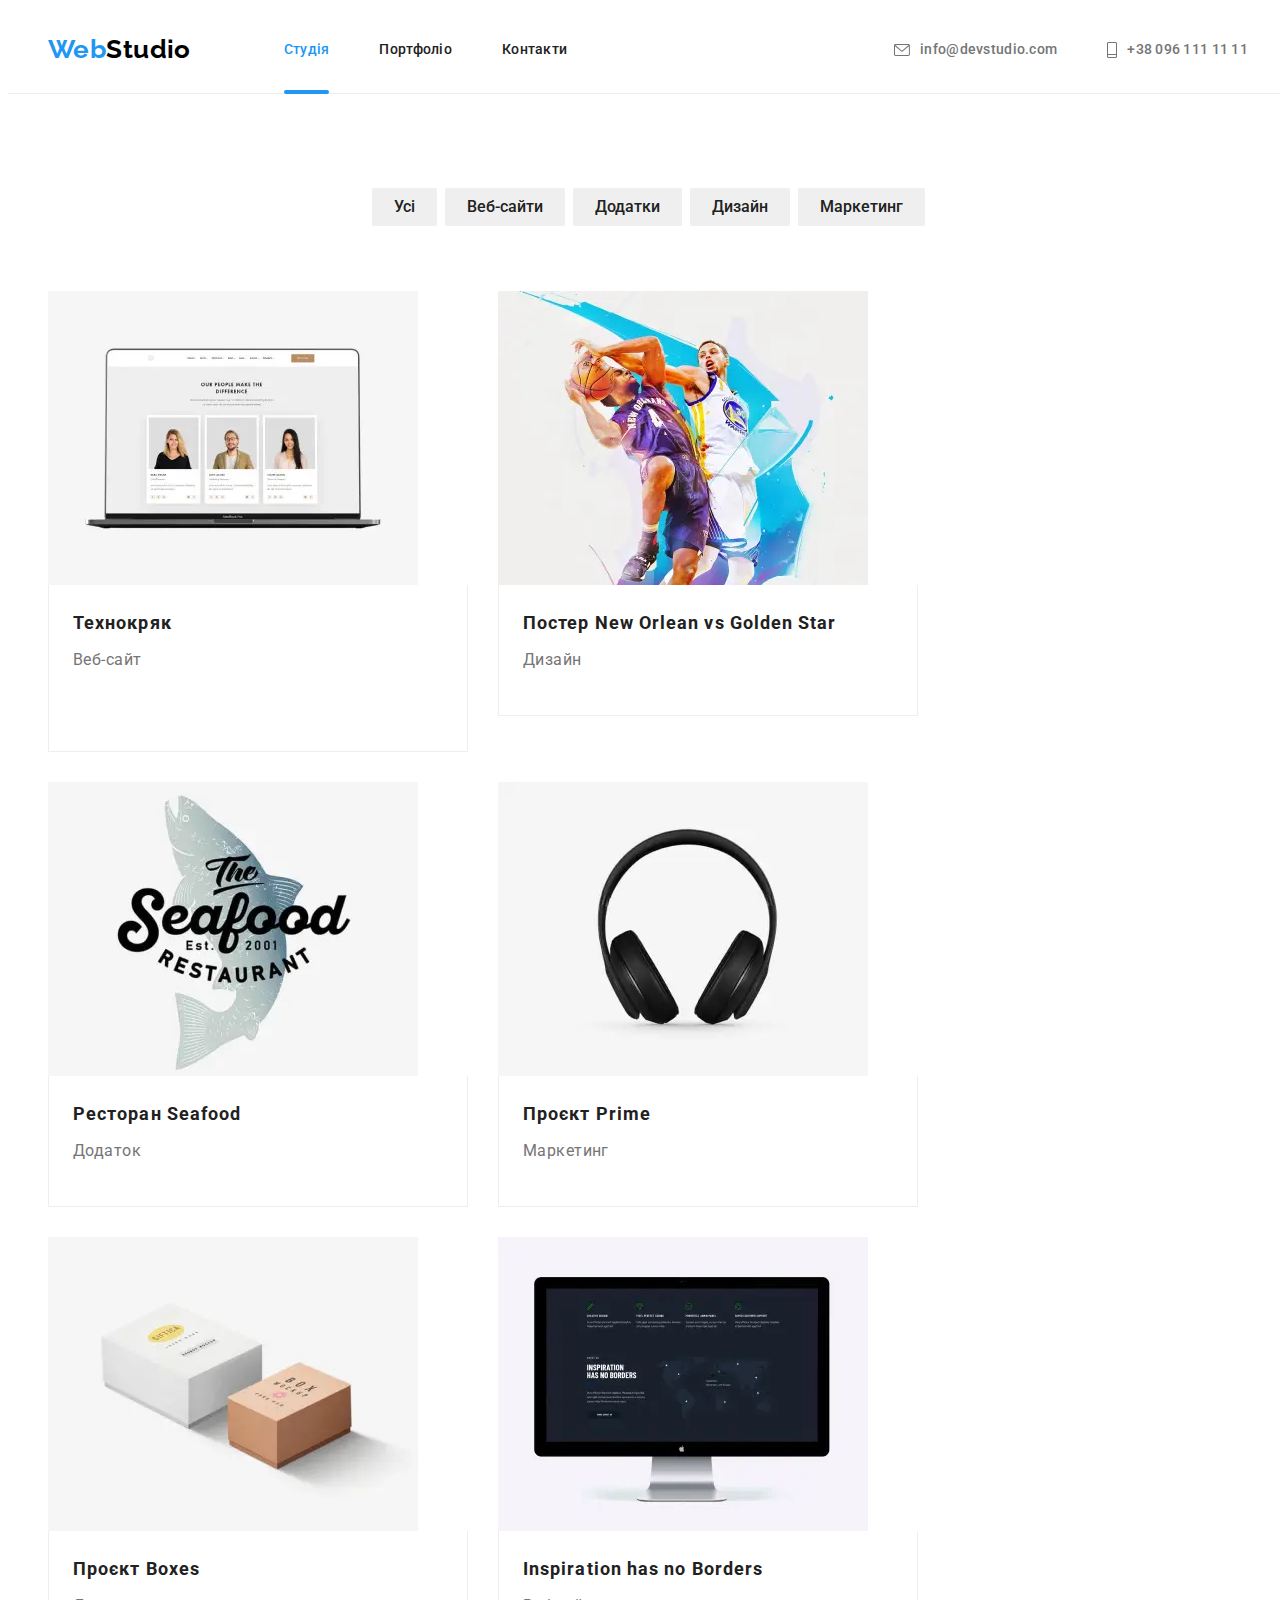
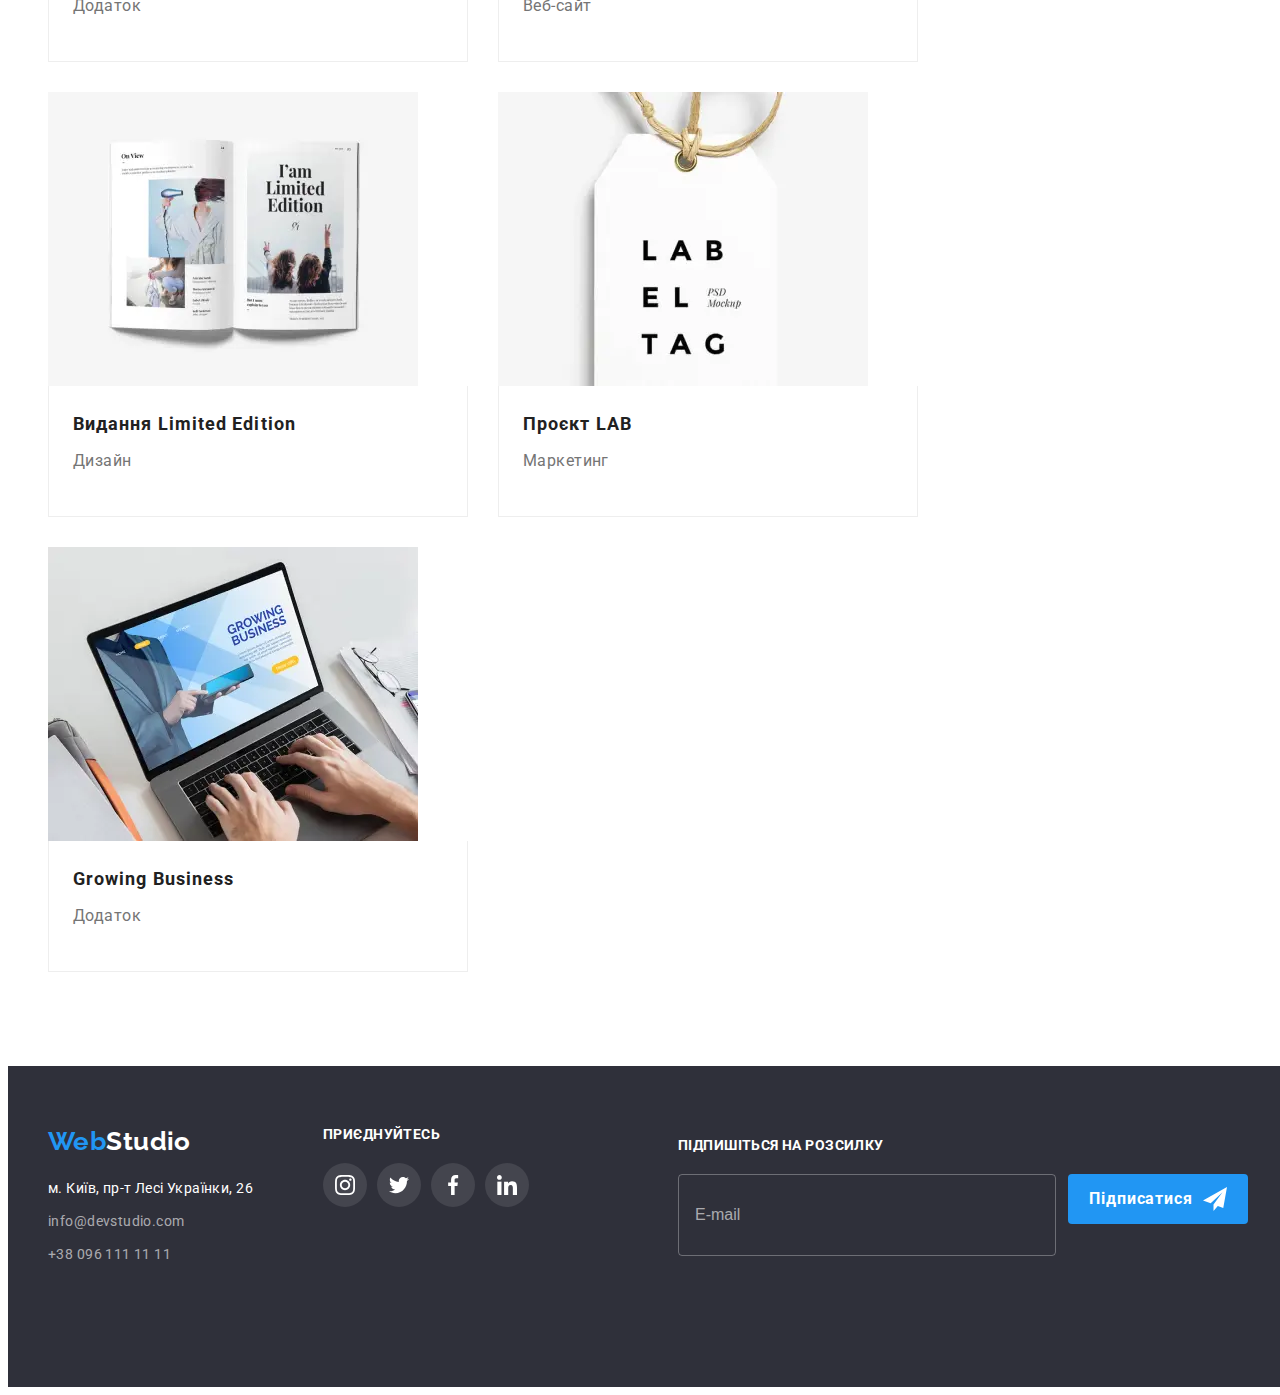
==== commit 51332f3d: "rename img" ====
--- a/portfolio.html
+++ b/portfolio.html
@@ -119,9 +119,9 @@
                         <a class="project-list__link link" href="">
                             <div class="project-img">
                                 <picture>
-                                    <source srcset="./images/hw-8/portfolio/dextop_laptop.webp 1x, ./images/hw-8/portfolio/dextop_laptop@2x.webp 2x"
-                                        media="(min-width: 1200px)" type="image/webp">
-                                    <source srcset="./images/hw-8/portfolio/dextop_laptop.jpg 1x, ./images/hw-8/portfolio/dextop_laptop@2x.jpg 2x"
+                                    <source srcset="./images/hw-8/portfolio/desktop_laptop.webp 1x, ./images/hw-8/portfolio/desktop_laptop@2x.webp 2x"
+                                        media="(min-width: 1200px)" type="image/webp">
+                                    <source srcset="./images/hw-8/portfolio/desktop_laptop.jpg 1x, ./images/hw-8/portfolio/desktop_laptop@2x.jpg 2x"
                                         media="(min-width: 1200px)">
                                     <source srcset="./images/hw-8/portfolio/tablet_laptop.webp 1x, ./images/hw-8/portfolio/tablet_laptop@2x.webp 2x"
                                         media="(min-width: 768px)" type="image/webp">
@@ -151,9 +151,9 @@
                         <a class="project-list__link link" href="">
                             <div class="project-img">
                                 <picture>
-                                    <source srcset="./images/hw-8/portfolio/dextop_basketboll.webp 1x, ./images/hw-8/portfolio/dextop_basketboll@2x.webp 2x"
-                                        media="(min-width: 1200px)" type="image/webp">
-                                    <source srcset="./images/hw-8/portfolio/dextop_basketboll.jpg 1x, ./images/hw-8/portfolio/dextop_basketboll@2x.jpg 2x"
+                                    <source srcset="./images/hw-8/portfolio/desktop_basketboll.webp 1x, ./images/hw-8/portfolio/desktop_basketboll@2x.webp 2x"
+                                        media="(min-width: 1200px)" type="image/webp">
+                                    <source srcset="./images/hw-8/portfolio/desktop_basketboll.jpg 1x, ./images/hw-8/portfolio/desktop_basketboll@2x.jpg 2x"
                                         media="(min-width: 1200px)">
                                     <source srcset="./images/hw-8/portfolio/tablet_basketboll.webp 1x, ./images/hw-8/portfolio/tablet_basketboll@2x.webp 2x"
                                         media="(min-width: 768px)" type="image/webp">
@@ -182,9 +182,9 @@
                         <a class="project-list__link link" href="">
                             <div class="project-img">
                                 <picture>
-                                    <source srcset="./images/hw-8/portfolio/dextop_seafood.webp 1x, ./images/hw-8/portfolio/dextop_seafood@2x.webp 2x"
-                                        media="(min-width: 1200px)" type="image/webp">
-                                    <source srcset="./images/hw-8/portfolio/dextop_seafood.jpg 1x, ./images/hw-8/portfolio/dextop_seafood@2x.jpg 2x"
+                                    <source srcset="./images/hw-8/portfolio/desktop_seafood.webp 1x, ./images/hw-8/portfolio/desktop_seafood@2x.webp 2x"
+                                        media="(min-width: 1200px)" type="image/webp">
+                                    <source srcset="./images/hw-8/portfolio/desktop_seafood.jpg 1x, ./images/hw-8/portfolio/desktop_seafood@2x.jpg 2x"
                                         media="(min-width: 1200px)">
                                     <source srcset="./images/hw-8/portfolio/tablet_seafood.webp 1x, ./images/hw-8/portfolio/tablet_seafood@2x.webp 2x"
                                         media="(min-width: 768px)" type="image/webp">
@@ -212,9 +212,9 @@
                         <a class="project-list__link link" href="">
                             <div class="project-img">
                                 <picture>
-                                    <source srcset="./images/hw-8/portfolio/dextop_earphone.webp 1x, ./images/hw-8/portfolio/dextop_earphone@2x.webp 2x"
-                                        media="(min-width: 1200px)" type="image/webp">
-                                    <source srcset="./images/hw-8/portfolio/dextop_earphone.jpg 1x, ./images/hw-8/portfolio/dextop_earphone@2x.jpg 2x"
+                                    <source srcset="./images/hw-8/portfolio/desktop_earphone.webp 1x, ./images/hw-8/portfolio/desktop_earphone@2x.webp 2x"
+                                        media="(min-width: 1200px)" type="image/webp">
+                                    <source srcset="./images/hw-8/portfolio/desktop_earphone.jpg 1x, ./images/hw-8/portfolio/desktop_earphone@2x.jpg 2x"
                                         media="(min-width: 1200px)">
                                     <source srcset="./images/hw-8/portfolio/tablet_earphone.webp 1x, ./images/hw-8/portfolio/tablet_earphone@2x.webp 2x"
                                         media="(min-width: 768px)" type="image/webp">
@@ -242,9 +242,9 @@
                         <a class="project-list__link link" href="">
                             <div class="project-img">
                                 <picture>
-                                    <source srcset="./images/hw-8/portfolio/dextop_boxes.webp 1x, ./images/hw-8/portfolio/dextop_boxes@2x.webp 2x"
-                                        media="(min-width: 1200px)" type="image/webp">
-                                    <source srcset="./images/hw-8/portfolio/dextop_boxes.jpg 1x, ./images/hw-8/portfolio/dextop_boxes@2x.jpg 2x"
+                                    <source srcset="./images/hw-8/portfolio/desktop_boxes.webp 1x, ./images/hw-8/portfolio/desktop_boxes@2x.webp 2x"
+                                        media="(min-width: 1200px)" type="image/webp">
+                                    <source srcset="./images/hw-8/portfolio/desktop_boxes.jpg 1x, ./images/hw-8/portfolio/desktop_boxes@2x.jpg 2x"
                                         media="(min-width: 1200px)">
                                     <source srcset="./images/hw-8/portfolio/tablet_boxes.webp 1x, ./images/hw-8/portfolio/tablet_boxes@2x.webp 2x"
                                         media="(min-width: 768px)" type="image/webp">
@@ -272,9 +272,9 @@
                         <a class="project-list__link link" href="">
                             <div class="project-img">
                                 <picture>
-                                    <source srcset="./images/hw-8/portfolio/dextop_monitor.webp 1x, ./images/hw-8/portfolio/dextop_monitor@2x.webp 2x"
-                                        media="(min-width: 1200px)" type="image/webp">
-                                    <source srcset="./images/hw-8/portfolio/dextop_monitor.jpg 1x, ./images/hw-8/portfolio/dextop_monitor@2x.jpg 2x"
+                                    <source srcset="./images/hw-8/portfolio/desktop_monitor.webp 1x, ./images/hw-8/portfolio/desktop_monitor@2x.webp 2x"
+                                        media="(min-width: 1200px)" type="image/webp">
+                                    <source srcset="./images/hw-8/portfolio/desktop_monitor.jpg 1x, ./images/hw-8/portfolio/desktop_monitor@2x.jpg 2x"
                                         media="(min-width: 1200px)">
                                     <source srcset="./images/hw-8/portfolio/tablet_monitor.webp 1x, ./images/hw-8/portfolio/tablet_monitor@2x.webp 2x"
                                         media="(min-width: 768px)" type="image/webp">
@@ -302,9 +302,9 @@
                         <a class="project-list__link link" href="">
                             <div class="project-img">
                                 <picture>
-                                    <source srcset="./images/hw-8/portfolio/dextop_book.webp 1x, ./images/hw-8/portfolio/dextop_book@2x.webp 2x"
-                                        media="(min-width: 1200px)" type="image/webp">
-                                    <source srcset="./images/hw-8/portfolio/dextop_book.jpg 1x, ./images/hw-8/portfolio/dextop_book@2x.jpg 2x"
+                                    <source srcset="./images/hw-8/portfolio/desktop_book.webp 1x, ./images/hw-8/portfolio/desktop_book@2x.webp 2x"
+                                        media="(min-width: 1200px)" type="image/webp">
+                                    <source srcset="./images/hw-8/portfolio/desktop_book.jpg 1x, ./images/hw-8/portfolio/desktop_book@2x.jpg 2x"
                                         media="(min-width: 1200px)">
                                     <source srcset="./images/hw-8/portfolio/tablet_book.webp 1x, ./images/hw-8/portfolio/tablet_book@2x.webp 2x"
                                         media="(min-width: 768px)" type="image/webp">
@@ -332,9 +332,9 @@
                         <a class="project-list__link link" href="">
                             <div class="project-img">
                                 <picture>
-                                    <source srcset="./images/hw-8/portfolio/dextop_label.webp 1x, ./images/hw-8/portfolio/dextop_label@2x.webp 2x"
-                                        media="(min-width: 1200px)" type="image/webp">
-                                    <source srcset="./images/hw-8/portfolio/dextop_label.jpg 1x, ./images/hw-8/portfolio/dextop_label@2x.jpg 2x"
+                                    <source srcset="./images/hw-8/portfolio/desktop_label.webp 1x, ./images/hw-8/portfolio/desktop_label@2x.webp 2x"
+                                        media="(min-width: 1200px)" type="image/webp">
+                                    <source srcset="./images/hw-8/portfolio/desktop_label.jpg 1x, ./images/hw-8/portfolio/desktop_label@2x.jpg 2x"
                                         media="(min-width: 1200px)">
                                     <source srcset="./images/hw-8/portfolio/tablet_label.webp 1x, ./images/hw-8/portfolio/tablet_label@2x.webp 2x"
                                         media="(min-width: 768px)" type="image/webp">
@@ -362,9 +362,9 @@
                         <a class="project-list__link link" href="">
                             <div class="project-img">
                                 <picture>
-                                    <source srcset="./images/hw-8/portfolio/dextop_work-laptop.webp 1x, ./images/hw-8/portfolio/dextop_work-laptop@2x.webp 2x"
-                                        media="(min-width: 1200px)" type="image/webp">
-                                    <source srcset="./images/hw-8/portfolio/dextop_work-laptop.jpg 1x, ./images/hw-8/portfolio/dextop_work-laptop@2x.jpg 2x"
+                                    <source srcset="./images/hw-8/portfolio/desktop_work-laptop.webp 1x, ./images/hw-8/portfolio/desktop_work-laptop@2x.webp 2x"
+                                        media="(min-width: 1200px)" type="image/webp">
+                                    <source srcset="./images/hw-8/portfolio/desktop_work-laptop.jpg 1x, ./images/hw-8/portfolio/desktop_work-laptop@2x.jpg 2x"
                                         media="(min-width: 1200px)">
                                     <source srcset="./images/hw-8/portfolio/tablet_work-laptop.webp 1x, ./images/hw-8/portfolio/tablet_work-laptop@2x.webp 2x"
                                         media="(min-width: 768px)" type="image/webp">
--- a/css/main.min.css
+++ b/css/main.min.css
@@ -1 +1 @@
-:root{--primary-text-color: #757575;--title-text-color: #212121;--accent-color: #2196F3;--primary-white-color: #ffffff;--background-dark: #2F303A;--background-light: #fff;--primary-font-family: "Roboto", sans-serif;--secondary-font-family: "Raleway", sans-serif}.visually-hidden{position:absolute;width:1px;height:1px;margin:-1px;border:0;padding:0;white-space:nowrap;clip-path:inset(100%);clip:rect(0 0 0 0);overflow:hidden}h1,h2,h3,h4,p{margin-top:0;margin-bottom:0}ul{margin-top:0;margin-bottom:0;padding-left:0}img{display:block;max-width:100%}body{font-family:var(--primary-font-family);letter-spacing:.03em;font-size:14px;background-color:var(--background-light);color:var(--primary-text-color)}.link{text-decoration:none}.list{list-style:none}.container{padding-left:15px;padding-right:15px}@media screen and (min-width: 480px){.container{width:480px;margin-left:auto;margin-right:auto}}@media screen and (min-width: 768px){.container{width:768px}}@media screen and (min-width: 1200px){.container{width:1200px}}.section{padding-top:60px;padding-bottom:60px}@media screen and (min-width: 1200px){.section{padding-top:94px;padding-bottom:94px}}.section-team{background-color:#f5f4fa}.section-work{padding-bottom:94px}.title-section{font-size:28px;font-weight:700;line-height:1.17;text-align:center;color:var(--title-text-color)}@media screen and (min-width: 1200px){.title-section{font-size:36px;font-weight:700;line-height:1.17}}.header{position:relative;padding-top:10px;padding-bottom:10px;border-bottom:1px solid #ececec}@media screen and (min-width: 768px){.header{padding-top:21px;padding-bottom:21px}}@media screen and (min-width: 1200px){.header{padding-top:24px;padding-bottom:25px}}.header-container{display:flex;justify-content:space-between;align-items:center}.header-logo{font-size:24px;font-weight:700;line-height:1.17;font-family:var(--secondary-font-family);color:#000}@media screen and (min-width: 768px){.header-logo{margin-right:87px}}@media screen and (min-width: 1200px){.header-logo{margin-right:93px;font-size:26px;font-weight:700;line-height:1.38}}.part-logo{color:var(--accent-color)}.nav{display:flex;align-items:center}.nav-list{display:flex;justify-content:space-between}.nav-list__item:not(:last-child){margin-right:50px}.nav__link{display:block;color:var(--title-text-color);font-family:inherit;font-size:14px;font-weight:500;line-height:1.14;letter-spacing:.02em;transition-property:color;transition-duration:250ms;transition-timing-function:cubic-bezier(0.4, 0, 0.2, 1);transition-delay:0ms}.nav__link:hover,.nav__link:focus{color:var(--accent-color)}.current{position:relative;color:var(--accent-color)}.current::after{position:absolute;top:46px;left:0;content:" ";display:block;width:100%;height:4px;border-radius:2px;background-color:var(--accent-color)}@media screen and (min-width: 1200px){.current::after{top:48px}}.contacts{display:flex;margin-left:78px}@media screen and (min-width: 1200px){.contacts{margin-left:auto}}.contact{display:flex;align-items:center;transition-property:color;transition-duration:250ms;transition-timing-function:cubic-bezier(0.4, 0, 0.2, 1);transition-delay:0ms;color:inherit;font-weight:500;line-height:1.1;letter-spacing:.02em}.contact__mail{margin-right:50px}.contact:hover,.contact:focus{color:var(--accent-color)}.contact__icon{margin-right:10px;fill:currentColor}@media screen and (min-width: 768px){.mobile-menu{display:none}.mobile-open-btn{display:none}}@media screen and (max-width: 1199px){.contacts{display:flex;flex-direction:column;margin-left:78px}.contact{display:flex;align-items:center;color:inherit;font-size:12px;font-weight:500;line-height:1.17;letter-spacing:.02em}.contact__mail{margin-bottom:10px}.contact:hover,.contact:focus{color:var(--accent-color)}.contact__icon{margin-right:10px;fill:currentColor}}@media screen and (max-width: 767px){.nav-list{display:none}.contacts{display:none}.mobile-menu__container{position:relative;padding-top:48px;padding-left:40px;padding-bottom:48px}.mobile-menu{position:absolute;top:0;left:0;width:100%;height:100vh;overflow:auto;position:fixed;background-color:#fff;opacity:0;visibility:hidden;pointer-events:none}.mobile-menu.is-open{opacity:1;visibility:visible;pointer-events:auto}.mobile-open-btn{padding:0px;display:flex;justify-content:center;align-items:center;background-color:rgba(0,0,0,0);border:none}.mobile-open-btn:hover,.mobile-open-btn:focus{fill:var(--accent-color)}.mobile-close-btn{position:absolute;top:10px;right:15px;padding:0;background-color:rgba(0,0,0,0);border:none;transition-property:color;transition-duration:250ms;transition-timing-function:cubic-bezier(0.4, 0, 0.2, 1);transition-delay:0ms}.mobile-close-btn:hover,.mobile-close-btn:focus{fill:var(--accent-color)}.menu-list{margin-bottom:306px}.menu-list__item:not(:last-child){margin-bottom:32px}.menu__link{color:var(--title-text-color);font-family:inherit;font-size:40px;font-weight:500;line-height:1.17;transition-property:color;transition-duration:250ms;transition-timing-function:cubic-bezier(0.4, 0, 0.2, 1);transition-delay:0ms}.menu__link:hover,.menu__link:focus{color:var(--accent-color)}.menu-contact__icon{margin-bottom:32px}.menu-contacts{margin-bottom:64px}.menu-contact__tel{font-family:inherit;font-size:34px;font-weight:500;line-height:1.17;color:var(--accent-color)}.menu-contact__mail{font-family:inherit;font-size:24px;font-weight:500;line-height:1.17;color:inherit}.menu-social{display:flex;align-items:center}.menu-social__link{display:inline-block;font-size:18px;font-weight:500;line-height:1.22;color:var(--accent-color)}.menu-social__item:not(:last-child)::after{content:"";margin-left:10px;margin-right:10px;width:22px;height:0;border:1px solid rgba(33,33,33,.2);transform:rotate(90deg)}}.hero{padding-top:118px;padding-bottom:118px;margin-right:auto;margin-left:auto;min-width:480px;text-align:center;background-image:linear-gradient(rgba(47, 48, 58, 0.4), rgba(47, 48, 58, 0.4)),url(../images/hw-8/hero-img.jpg);background-size:cover;background-color:#c4c4c4}@media(min-device-pixel-ratio: 2),(min-resolution: 192dpi),(min-resolution: 2dppx){.hero{background-image:linear-gradient(rgba(47, 48, 58, 0.4), rgba(47, 48, 58, 0.4)),url(../images/hw-8/hero-img@2x.jpg)}}.hero-title{width:360px;margin:auto;font-size:26px;font-weight:900;line-height:1.62;text-align:center;letter-spacing:.06em;text-transform:uppercase;color:var(--primary-white-color)}.main-button{min-width:200px;padding:10px 24px;margin-top:30px;font-family:inherit;font-size:16px;font-weight:700;line-height:1.88;text-align:center;letter-spacing:.06em;border:rgba(0,0,0,0);border-radius:4px;color:var(--primary-white-color);background-color:var(--accent-color);cursor:pointer;transition-property:background-color;transition-duration:250ms;transition-timing-function:cubic-bezier(0.4, 0, 0.2, 1);transition-delay:0ms}.main-button:hover,.main-button:focus{background-color:#188ce8}@media screen and (min-width: 768px){.hero{background-image:linear-gradient(rgba(47, 48, 58, 0.4), rgba(47, 48, 58, 0.4)),url(../images/hw-8/hero-tablet.jpg);background-size:cover;background-color:#c4c4c4}}@media screen and (min-width: 768px)and (min-device-pixel-ratio: 2),screen and (min-width: 768px)and (min-resolution: 192dpi),screen and (min-width: 768px)and (min-resolution: 2dppx){.hero{background-image:linear-gradient(rgba(47, 48, 58, 0.4), rgba(47, 48, 58, 0.4)),url(../images/hw-8/hero-tablet@2x.jpg)}}@media screen and (min-width: 1200px){.hero{max-width:1600px;padding-top:200px;padding-bottom:200px;background-image:linear-gradient(rgba(47, 48, 58, 0.4), rgba(47, 48, 58, 0.4)),url(../images/hw-8/hero-dextop.jpg);background-size:cover;background-color:#c4c4c4}}@media screen and (min-width: 1200px)and (min-device-pixel-ratio: 2),screen and (min-width: 1200px)and (min-resolution: 192dpi),screen and (min-width: 1200px)and (min-resolution: 2dppx){.hero{background-image:linear-gradient(rgba(47, 48, 58, 0.4), rgba(47, 48, 58, 0.4)),url(../images/hw-8/hero-dextop@2x.jpg)}}@media screen and (min-width: 1200px){.hero-title{width:696px;margin:auto;font-size:44px;font-weight:900;line-height:1.36}}@media screen and (min-width: 1200px){.main-button{min-width:216px;padding:10px 30px}}.features-icon{display:flex;justify-content:center;align-items:center;height:120px;background-color:#f5f4fa}.features-list__item{width:450px}@media screen and (max-width: 767px){.features-list__item:not(:last-child){margin-bottom:30px}}.title-list{margin-top:30px;font-size:14px;font-weight:700;line-height:1.17;text-transform:uppercase;text-align:center;color:var(--title-text-color)}.decription{font-size:14px;font-weight:400;line-height:1.71;margin-top:10px}@media screen and (min-width: 768px){.features-list{display:flex;flex-wrap:wrap;margin:-15px}.features-list__item{width:calc((100% - 60px)/2);margin:15px}.features-icon{display:flex;justify-content:center;align-items:center;height:120px;background-color:#f5f4fa}.title-list{text-align:left}}@media screen and (min-width: 1200px){.features-list{margin:-15px}.features-list__item{width:calc((100% - 120px)/4);margin:15px}}@media screen and (max-width: 1199px){.section-work{display:none}}.work-list{display:flex;margin-top:50px;margin-right:-30px}.work-list__item{position:relative;margin-right:30px}.desc-overlay{position:absolute;bottom:0;left:0;width:100%;height:70px;display:flex;justify-content:center;align-items:center;background-color:rgba(47,48,58,.8);color:var(--primary-white-color);text-transform:uppercase;font-weight:700;font-size:14px;line-height:1.2}.title-card{font-size:16px;font-weight:500;line-height:1.17;text-align:center;color:var(--title-text-color)}.list-card{display:flex;flex-wrap:wrap;margin-top:30px}@media screen and (min-width: 768px){.list-card{gap:30px}}@media screen and (min-width: 1200px){.list-card{margin-top:50px}}.list-card__item{box-shadow:0px 1px 3px rgba(0,0,0,.12),0px 1px 1px rgba(0,0,0,.14),0px 2px 1px rgba(0,0,0,.2);border-radius:0px 0px 4px 4px;background-color:#fff}@media screen and (max-width: 767px){.list-card__item{margin-bottom:30px}}@media screen and (min-width: 768px){.list-card__item{width:calc((100% - 30px)/2)}}@media screen and (min-width: 1200px){.list-card__item{width:calc((100% - 90px)/4)}}.list-card-desc{padding-top:30px;padding-bottom:24px;padding-left:auto;padding-right:auto}.desc-card{margin-top:10px;font-size:16px;font-weight:400;line-height:1.17;text-align:center}.social-list{margin-top:16px;display:flex;justify-content:center}.social-list__item:not(:last-child){margin-right:10px}.social-list__link{display:flex;align-items:center;justify-content:center;width:44px;height:44px;background-color:var(--primary-white-color);border-radius:50%;transition-property:background-color;transition-duration:250ms;transition-timing-function:cubic-bezier(0.4, 0, 0.2, 1);transition-delay:0ms}.social-list__link:hover,.social-list__link:focus{background-color:var(--accent-color)}.social-list__icon{fill:#afb1b8}@media screen and (min-width: 1200px){.social-list__icon{transition-property:fill;transition-duration:250ms;transition-timing-function:cubic-bezier(0.4, 0, 0.2, 1);transition-delay:0ms}.social-list__link:hover .social-list__icon,.social-list__link:focus .social-list__icon{fill:var(--primary-white-color)}}.clients-list{display:flex;flex-wrap:wrap;margin-top:30px;margin-right:-15px;margin-left:-15px;color:#afb1b8}@media screen and (min-width: 1200px){.clients-list{flex-wrap:nowrap;margin-top:50px}}.clients-list__item{width:calc((100% - 60px)/2);margin:15px}@media screen and (min-width: 768px){.clients-list__item{width:calc((100% - 90px)/3)}}.clients-list__link{display:flex;height:92px;justify-content:center;align-items:center;border:1px solid #afb1b8;border-radius:4px;transition-duration:250ms;transition-property:border;transition-timing-function:cubic-bezier(0.4, 0, 0.2, 1);transition-delay:0ms}.clients-list__link:hover,.clients-list__link:focus{border:1px solid var(--accent-color)}@media screen and (min-width: 1200px){.clients-list__link:not(:last-child){margin-right:30px}}.clients-list__icon{fill:#afb1b8;transition-property:fill;transition-duration:250ms;transition-timing-function:cubic-bezier(0.4, 0, 0.2, 1);transition-delay:0ms}.clients-list__link:hover .clients-list__icon,.clients-list__link:focus .clients-list__icon{fill:var(--accent-color)}.button{padding:6px 22px;border:rgba(0,0,0,0);font-family:inherit;font-size:16px;font-weight:500;line-height:1.63;text-align:center;color:var(--title-text-color);cursor:pointer;border-radius:4px;transition:background-color 250ms cubic-bezier(0.4, 0, 0.2, 1),color 250ms cubic-bezier(0.4, 0, 0.2, 1),box-shadow 250ms cubic-bezier(0.4, 0, 0.2, 1)}.button:hover,.button:focus{color:var(--primary-white-color);background-color:var(--accent-color);box-shadow:0px 3px 1px rgba(0,0,0,.1),0px 1px 2px rgba(0,0,0,.08),0px 2px 2px rgba(0,0,0,.12)}.button-list{display:flex;flex-wrap:wrap;justify-content:center;margin-bottom:40px}@media screen and (min-width: 768px){.button-list{margin-bottom:30px}}@media screen and (min-width: 1200px){.button-list{margin-bottom:50px}}.button-list__item{background-color:#f5f4fa;margin-bottom:15px}.button-list__item:not(:last-child){margin-right:8px}@media screen and (min-width: 768px){.projects-list{display:flex;flex-wrap:wrap;margin-right:-30px;margin-bottom:-30px}}.projects-list__item{margin-right:30px;margin-bottom:30px}.project-list__link{display:block;transition-property:box-shadow;transition-duration:250ms;transition-timing-function:cubic-bezier(0.4, 0, 0.2, 1);transition-delay:0ms}.project-list__link:hover,.project-list__link:focus{box-shadow:0px 1px 1px rgba(0,0,0,.12),0px 4px 4px rgba(0,0,0,.06),1px 4px 6px rgba(0,0,0,.16)}.project-card{padding:20px 24px;border:1px solid #eee;border-top:none}@media(min-width: 768px)and (max-width: 1199px){.project-card{width:354px}}@media screen and (min-width: 1200px){.project-card{width:370px}}.project-title{margin-bottom:4px;font-size:18px;font-weight:700;line-height:2;letter-spacing:.06em;color:var(--title-text-color)}.project-desc{font-size:16px;font-weight:400;line-height:1.88;color:var(--primary-text-color);margin-bottom:20px}.project-desc-first{margin-bottom:56px}.project-img{position:relative;overflow:hidden}.overlay{position:absolute;top:0;left:0;width:100%;height:100%;background-color:var(--accent-color);color:var(--primary-white-color);opacity:0;transform:translateY(100%);transition:opacity 250ms cubic-bezier(0.4, 0, 0.2, 1),transform 250ms cubic-bezier(0.4, 0, 0.2, 1);padding:63px 24px;font-family:inherit;font-weight:400;font-size:18px;line-height:1.5}.project-list__link:hover .overlay{opacity:1;transform:translateY(0)}.footer{padding-top:60px;padding-bottom:60px;background-color:var(--background-dark)}.footer-logo{font-size:24px;font-weight:700;line-height:1.17;color:var(--primary-white-color);font-family:var(--secondary-font-family)}@media screen and (min-width: 1200px){.footer-logo{font-size:26px}}.address{margin-top:20px;font-style:normal;font-size:14px;font-weight:400;line-height:1.71}.address-list__item:not(:last-child){margin-bottom:8px}@media screen and (min-width: 1200px){.address-list__item:not(:last-child){margin-bottom:9px}}.address-link{color:var(--primary-white-color);transition-property:color;transition-duration:250ms;transition-timing-function:cubic-bezier(0.4, 0, 0.2, 1);transition-delay:0ms}.address-link:hover,.address-link:focus{color:var(--accent-color)}.address-contact-link{color:rgba(255,255,255,.6);transition-property:color;transition-duration:250ms;transition-timing-function:cubic-bezier(0.4, 0, 0.2, 1);transition-delay:0ms}.address-contact-link:hover,.address-contact-link:focus{color:var(--accent-color)}.footer-container{text-align:center}@media screen and (min-width: 1200px){.footer-container{display:flex;align-items:baseline;text-align:left}}@media screen and (min-width: 768px){.tablet__footer-container{display:flex;justify-content:center;text-align:center}}@media screen and (min-width: 1200px){.tablet__footer-container{text-align:left}}.footer-address{margin-bottom:60px}@media screen and (min-width: 768px){.footer-address{margin-right:165px}}@media screen and (min-width: 1200px){.footer-address{margin-right:70px}}.title-social{margin-bottom:20px;font-size:14px;font-weight:700;line-height:1.17;text-transform:uppercase;color:var(--primary-white-color)}.footer-social-list{display:flex;justify-content:center;margin-bottom:60px}.footer-social-list__item:not(:last-child){margin-right:10px}.footer-social-list__link{display:flex;align-items:center;justify-content:center;width:44px;height:44px;color:var(--primary-white-color);background-color:rgba(255,255,255,.1);border-radius:50%;transition-property:background-color;transition-duration:250ms;transition-timing-function:cubic-bezier(0.4, 0, 0.2, 1);transition-delay:0ms}.footer-social-list__link:hover,.footer-social-list__link:focus{background-color:var(--accent-color)}.footer-social-list__icon{fill:currentColor;transition-property:fill;transition-duration:250ms;transition-timing-function:cubic-bezier(0.4, 0, 0.2, 1);transition-delay:0ms}.footer-social-list__link:hover .footer-social-list__icon,.footer-social-list__link:focus .footer-social-list__icon{fill:var(--primary-white-color)}@media screen and (min-width: 1200px){.form-subscription{width:570px;margin-left:auto}.form-field-subscription{display:flex}}.footer-title-subscription{margin-bottom:20px}.title-subscription{font-size:14px;font-weight:700;line-height:1.17;text-transform:uppercase;color:var(--primary-white-color)}.email-subscription{width:450px;height:50px;padding-top:15px;padding-left:16px;padding-bottom:15px;border:1px solid rgba(255,255,255,.3);border-radius:4px;color:var(--primary-white-color);background-color:rgba(0,0,0,0);font-size:16px;font-weight:400;line-height:1.25}@media screen and (min-width: 1200px){.email-subscription{width:358px}}.email-subscription::placeholder{color:rgba(255,255,255,.6)}.email-subscription:focus{outline:none}.btn-subscription{display:flex;align-items:center;justify-content:center;width:200px;height:50px;font-family:inherit;font-size:16px;font-weight:700;line-height:1.88;text-align:center;letter-spacing:.06em;background-color:#2196f3;color:var(--primary-white-color);border:rgba(0,0,0,0);border-radius:4px}@media screen and (max-width: 1199px){.btn-subscription{margin-top:20px;margin-right:auto;margin-left:auto}}@media screen and (min-width: 1200px){.btn-subscription{margin-left:12px}}.img-subscription{fill:var(--primary-white-color);margin-left:12px}@media screen and (min-width: 10px){.img-subscription{margin-left:10px}}.backdrop{position:fixed;top:0;left:0;width:100%;height:100%;background:rgba(47,48,58,.4);opacity:1;transition:opacity 250ms cubic-bezier(0.4, 0, 0.2, 1),visibility 250ms cubic-bezier(0.4, 0, 0.2, 1),scale 250ms cubic-bezier(0.4, 0, 0.2, 1)}.backdrop.is-hidden{opacity:0;scale:1.5;visibility:hidden;pointer-events:none}.modal{position:absolute;top:50%;left:50%;transform:translate(-50%, -50%);width:450px;height:609px;padding:40px;background-color:var(--primary-white-color)}@media screen and (min-width: 1200px){.modal{width:528px;height:581px}}.modal__btn_close{position:absolute;top:8px;right:8px;display:flex;align-items:center;justify-content:center;width:30px;height:30px;padding:0;background-color:rgba(0,0,0,0);border-radius:50%;border:1px solid rgba(0,0,0,.1);cursor:pointer}.modal__btn_close:focus{fill:var(--accent-color)}.contact-title-form{display:block;margin-bottom:12px;font-size:20px;font-weight:700;line-height:1.5;text-align:center;color:var(--title-text-color)}@media screen and (min-width: 1200px){.contact-title-form{line-height:1.2}}.form-field{display:block}.form-field__name{display:block;margin-bottom:4px;font-size:12px;font-weight:400;line-height:1.17;letter-spacing:.01em}.contact-form-wrapper{position:relative;margin-bottom:10px;display:block}.contact-form__input{width:100%;height:40px;padding-left:40px;border:1px solid rgba(33,33,33,.2);border-radius:4px;transition:border-color 250ms cubic-bezier(0.4, 0, 0.2, 1)}.contact-form__input:focus{outline:none;border-color:#2196f3}.contact-form__img{position:absolute;top:50%;left:12px;transform:translateY(-50%);transition:fill 250ms cubic-bezier(0.4, 0, 0.2, 1)}.contact-form__input:focus+.contact-form__img{fill:var(--accent-color)}.contact-form__message{display:block;width:100%;height:120px;margin-bottom:20px;padding:12px 16px;letter-spacing:.01em;font-size:14px;font-weight:400;line-height:1.17;font-size:12px;resize:none;border:1px solid rgba(33,33,33,.2);border-radius:4px;transition:border-color 250ms cubic-bezier(0.4, 0, 0.2, 1)}@media screen and (min-width: 1200px){.contact-form__message{font-size:12px;font-weight:400;line-height:1.17}}.contact-form__message:focus{outline:none;border-color:#2196f3}.contact-form__message::placeholder{color:rgba(117,117,117,.5)}.contact-form-checkbox{margin-bottom:30px;display:flex;justify-content:center}.contact-form-checkbox__label{display:flex;align-items:center;font-size:12px;font-weight:400;line-height:1.17;color:var(--primary-text-color)}@media screen and (min-width: 1200px){.contact-form-checkbox__label{font-size:14px;font-weight:400;line-height:1.71}}.contact-form-checkbox__label::before{display:inline-block;content:"";width:16px;height:15px;border:2px solid #212121;border-radius:2px;margin-right:8px}.contact-checkbox__input:checked+.contact-form-checkbox__label::before{background-image:url(../images/hw-6/Vector.svg);background-color:#2196f3;background-size:contain;background-repeat:no-repeat;background-position:50% 50%;border-color:#2196f3}.contact-checkbox__link{color:var(--accent-color);margin-left:5px}.contact-btn_submit{display:block;margin:0 auto;padding:10px 30px;width:200px;height:50px;font-family:inherit;font-size:16px;font-weight:700;line-height:1.88;text-align:center;letter-spacing:.06em;border:rgba(0,0,0,0);border-radius:4px;color:var(--primary-white-color);background-color:var(--accent-color);cursor:pointer;transition-property:background-color;transition-duration:250ms;transition-timing-function:cubic-bezier(0.4, 0, 0.2, 1);transition-delay:0ms}/*# sourceMappingURL=main.min.css.map */+:root{--primary-text-color: #757575;--title-text-color: #212121;--accent-color: #2196F3;--primary-white-color: #ffffff;--background-dark: #2F303A;--background-light: #fff;--primary-font-family: "Roboto", sans-serif;--secondary-font-family: "Raleway", sans-serif}.visually-hidden{position:absolute;width:1px;height:1px;margin:-1px;border:0;padding:0;white-space:nowrap;clip-path:inset(100%);clip:rect(0 0 0 0);overflow:hidden}h1,h2,h3,h4,p{margin-top:0;margin-bottom:0}ul{margin-top:0;margin-bottom:0;padding-left:0}img{display:block;max-width:100%}body{width:100%;height:100%;font-family:var(--primary-font-family);letter-spacing:.03em;font-size:14px;background-color:var(--background-light);color:var(--primary-text-color)}.link{text-decoration:none}.list{list-style:none}.container{width:100%;padding-left:15px;padding-right:15px}@media screen and (min-width: 480px){.container{width:480px;margin-left:auto;margin-right:auto}}@media screen and (min-width: 768px){.container{width:768px}}@media screen and (min-width: 1200px){.container{width:1200px}}.section{padding-top:60px;padding-bottom:60px}@media screen and (min-width: 1200px){.section{padding-top:94px;padding-bottom:94px}}.section-team{background-color:#f5f4fa}.section-work{padding-bottom:94px}.title-section{font-size:28px;font-weight:700;line-height:1.17;text-align:center;color:var(--title-text-color)}@media screen and (min-width: 1200px){.title-section{font-size:36px;font-weight:700;line-height:1.17}}.header{position:relative;padding-top:10px;padding-bottom:10px;border-bottom:1px solid #ececec}@media screen and (min-width: 768px){.header{padding-top:21px;padding-bottom:21px}}@media screen and (min-width: 1200px){.header{padding-top:24px;padding-bottom:25px}}.header-container{display:flex;justify-content:space-between;align-items:center}.header-logo{font-size:24px;font-weight:700;line-height:1.17;font-family:var(--secondary-font-family);color:#000}@media screen and (min-width: 768px){.header-logo{margin-right:87px}}@media screen and (min-width: 1200px){.header-logo{margin-right:93px;font-size:26px;font-weight:700;line-height:1.38}}.part-logo{color:var(--accent-color)}.nav{display:flex;align-items:center}.nav-list{display:flex;justify-content:space-between}.nav-list__item:not(:last-child){margin-right:50px}.nav__link{display:block;color:var(--title-text-color);font-family:inherit;font-size:14px;font-weight:500;line-height:1.14;letter-spacing:.02em;transition-property:color;transition-duration:250ms;transition-timing-function:cubic-bezier(0.4, 0, 0.2, 1);transition-delay:0ms}.nav__link:hover,.nav__link:focus{color:var(--accent-color)}.current{position:relative;color:var(--accent-color)}.current::after{position:absolute;top:46px;left:0;content:" ";display:block;width:100%;height:4px;border-radius:2px;background-color:var(--accent-color)}@media screen and (min-width: 1200px){.current::after{top:48px}}.contacts{display:flex;margin-left:78px}@media screen and (min-width: 1200px){.contacts{margin-left:auto}}.contact{display:flex;align-items:center;transition-property:color;transition-duration:250ms;transition-timing-function:cubic-bezier(0.4, 0, 0.2, 1);transition-delay:0ms;color:inherit;font-weight:500;line-height:1.1;letter-spacing:.02em}.contact__mail{margin-right:50px}.contact:hover,.contact:focus{color:var(--accent-color)}.contact__icon{margin-right:10px;fill:currentColor}@media screen and (min-width: 768px){.mobile-menu{display:none}.mobile-open-btn{display:none}}@media screen and (max-width: 1199px){.contacts{display:flex;flex-direction:column;margin-left:78px}.contact{display:flex;align-items:center;color:inherit;font-size:12px;font-weight:500;line-height:1.17;letter-spacing:.02em}.contact__mail{margin-bottom:10px}.contact:hover,.contact:focus{color:var(--accent-color)}.contact__icon{margin-right:10px;fill:currentColor}}@media screen and (max-width: 767px){.nav-list{display:none}.contacts{display:none}.mobile-menu__container{position:relative;padding-top:48px;padding-left:40px;padding-bottom:48px}.mobile-menu{position:absolute;top:0;left:0;width:100%;height:100vh;z-index:2;overflow:auto;position:fixed;background-color:#fff;opacity:0;visibility:hidden;pointer-events:none}.mobile-menu.is-open{opacity:1;visibility:visible;pointer-events:auto}.mobile-open-btn{padding:0px;display:flex;justify-content:center;align-items:center;background-color:rgba(0,0,0,0);border:none}.mobile-open-btn:hover,.mobile-open-btn:focus{fill:var(--accent-color)}.mobile-close-btn{position:absolute;top:10px;right:15px;padding:0;background-color:rgba(0,0,0,0);border:none;transition-property:color;transition-duration:250ms;transition-timing-function:cubic-bezier(0.4, 0, 0.2, 1);transition-delay:0ms}.mobile-close-btn:hover,.mobile-close-btn:focus{fill:var(--accent-color)}.menu-list{margin-bottom:306px}.menu-list__item:not(:last-child){margin-bottom:32px}.menu__link{color:var(--title-text-color);font-family:inherit;font-size:40px;font-weight:500;line-height:1.17;transition-property:color;transition-duration:250ms;transition-timing-function:cubic-bezier(0.4, 0, 0.2, 1);transition-delay:0ms}.menu__link:hover,.menu__link:focus{color:var(--accent-color)}.menu-contact__icon{margin-bottom:32px}.menu-contacts{margin-bottom:64px}.menu-contact__tel{font-family:inherit;font-size:34px;font-weight:500;line-height:1.17;color:var(--accent-color)}.menu-contact__mail{font-family:inherit;font-size:24px;font-weight:500;line-height:1.17;color:inherit}.menu-social{display:flex;align-items:center}.menu-social__link{display:inline-block;font-size:18px;font-weight:500;line-height:1.22;color:var(--accent-color)}.menu-social__item:not(:last-child)::after{content:"";margin-left:10px;margin-right:10px;width:22px;height:0;border:1px solid rgba(33,33,33,.2);transform:rotate(90deg)}}.hero{padding-top:118px;padding-bottom:118px;margin-right:auto;margin-left:auto;text-align:center;background-image:linear-gradient(rgba(47, 48, 58, 0.4), rgba(47, 48, 58, 0.4)),url(../images/hw-8/hero-img.jpg);background-size:cover;background-color:#c4c4c4}@media(min-device-pixel-ratio: 2),(min-resolution: 192dpi),(min-resolution: 2dppx){.hero{background-image:linear-gradient(rgba(47, 48, 58, 0.4), rgba(47, 48, 58, 0.4)),url(../images/hw-8/hero-img@2x.jpg)}}.hero-title{width:360px;margin:auto;font-size:26px;font-weight:900;line-height:1.62;text-align:center;letter-spacing:.06em;text-transform:uppercase;color:var(--primary-white-color)}.main-button{min-width:200px;padding:10px 24px;margin-top:30px;font-family:inherit;font-size:16px;font-weight:700;line-height:1.88;text-align:center;letter-spacing:.06em;border:rgba(0,0,0,0);border-radius:4px;color:var(--primary-white-color);background-color:var(--accent-color);cursor:pointer;transition-property:background-color;transition-duration:250ms;transition-timing-function:cubic-bezier(0.4, 0, 0.2, 1);transition-delay:0ms}.main-button:hover,.main-button:focus{background-color:#188ce8}@media screen and (min-width: 768px){.hero{background-image:linear-gradient(rgba(47, 48, 58, 0.4), rgba(47, 48, 58, 0.4)),url(../images/hw-8/hero-tablet.jpg);background-size:cover;background-color:#c4c4c4}}@media screen and (min-width: 768px)and (min-device-pixel-ratio: 2),screen and (min-width: 768px)and (min-resolution: 192dpi),screen and (min-width: 768px)and (min-resolution: 2dppx){.hero{background-image:linear-gradient(rgba(47, 48, 58, 0.4), rgba(47, 48, 58, 0.4)),url(../images/hw-8/hero-tablet@2x.jpg)}}@media screen and (min-width: 1200px){.hero{max-width:1600px;padding-top:200px;padding-bottom:200px;background-image:linear-gradient(rgba(47, 48, 58, 0.4), rgba(47, 48, 58, 0.4)),url(../images/hw-8/hero-desktop.jpg);background-size:cover;background-color:#c4c4c4}}@media screen and (min-width: 1200px)and (min-device-pixel-ratio: 2),screen and (min-width: 1200px)and (min-resolution: 192dpi),screen and (min-width: 1200px)and (min-resolution: 2dppx){.hero{background-image:linear-gradient(rgba(47, 48, 58, 0.4), rgba(47, 48, 58, 0.4)),url(../images/hw-8/hero-desktop@2x.jpg)}}@media screen and (min-width: 1200px){.hero-title{width:696px;margin:auto;font-size:44px;font-weight:900;line-height:1.36}}@media screen and (min-width: 1200px){.main-button{min-width:216px;padding:10px 30px}}.features-icon{display:flex;justify-content:center;align-items:center;height:120px;background-color:#f5f4fa}@media screen and (max-width: 767px){.features-list__item:not(:last-child){margin-bottom:30px}}.title-list{margin-top:30px;font-size:14px;font-weight:700;line-height:1.17;text-transform:uppercase;text-align:center;color:var(--title-text-color)}.decription{font-size:14px;font-weight:400;line-height:1.71;margin-top:10px}@media screen and (min-width: 768px){.features-list{display:flex;flex-wrap:wrap;margin:-15px}.features-list__item{width:calc((100% - 60px)/2);margin:15px}.features-icon{display:flex;justify-content:center;align-items:center;height:120px;background-color:#f5f4fa}.title-list{text-align:left}}@media screen and (min-width: 1200px){.features-list{margin:-15px}.features-list__item{width:calc((100% - 120px)/4);margin:15px}}@media screen and (max-width: 1199px){.section-work{display:none}}.work-list{display:flex;margin-top:50px;margin-right:-30px}.work-list__item{position:relative;margin-right:30px}.desc-overlay{position:absolute;bottom:0;left:0;width:100%;height:70px;display:flex;justify-content:center;align-items:center;background-color:rgba(47,48,58,.8);color:var(--primary-white-color);text-transform:uppercase;font-weight:700;font-size:14px;line-height:1.2}.title-card{font-size:16px;font-weight:500;line-height:1.17;text-align:center;color:var(--title-text-color)}.list-card{display:flex;flex-wrap:wrap;margin-top:30px}@media screen and (min-width: 768px){.list-card{gap:30px}}@media screen and (min-width: 1200px){.list-card{margin-top:50px}}.list-card__item{box-shadow:0px 1px 3px rgba(0,0,0,.12),0px 1px 1px rgba(0,0,0,.14),0px 2px 1px rgba(0,0,0,.2);border-radius:0px 0px 4px 4px;background-color:#fff}@media screen and (max-width: 767px){.list-card__item{margin-bottom:30px}}@media screen and (min-width: 768px){.list-card__item{width:calc((100% - 30px)/2)}}@media screen and (min-width: 1200px){.list-card__item{width:calc((100% - 90px)/4)}}.list-card-desc{padding-top:30px;padding-bottom:24px;padding-left:auto;padding-right:auto}.desc-card{margin-top:10px;font-size:16px;font-weight:400;line-height:1.17;text-align:center}.social-list{margin-top:16px;display:flex;justify-content:center}.social-list__item:not(:last-child){margin-right:10px}.social-list__link{display:flex;align-items:center;justify-content:center;width:44px;height:44px;background-color:var(--primary-white-color);border-radius:50%;transition-property:background-color;transition-duration:250ms;transition-timing-function:cubic-bezier(0.4, 0, 0.2, 1);transition-delay:0ms}.social-list__link:hover,.social-list__link:focus{background-color:var(--accent-color)}.social-list__icon{fill:#afb1b8}@media screen and (min-width: 1200px){.social-list__icon{transition-property:fill;transition-duration:250ms;transition-timing-function:cubic-bezier(0.4, 0, 0.2, 1);transition-delay:0ms}.social-list__link:hover .social-list__icon,.social-list__link:focus .social-list__icon{fill:var(--primary-white-color)}}.clients-list{display:flex;flex-wrap:wrap;margin-top:30px;margin-right:-15px;margin-left:-15px;color:#afb1b8}@media screen and (min-width: 1200px){.clients-list{flex-wrap:nowrap;margin-top:50px}}.clients-list__item{width:calc((100% - 60px)/2);margin:15px}@media screen and (min-width: 768px){.clients-list__item{width:calc((100% - 90px)/3)}}.clients-list__link{display:flex;height:92px;justify-content:center;align-items:center;border:1px solid #afb1b8;border-radius:4px;transition-duration:250ms;transition-property:border;transition-timing-function:cubic-bezier(0.4, 0, 0.2, 1);transition-delay:0ms}.clients-list__link:hover,.clients-list__link:focus{border:1px solid var(--accent-color)}@media screen and (min-width: 1200px){.clients-list__link:not(:last-child){margin-right:30px}}.clients-list__icon{fill:#afb1b8;transition-property:fill;transition-duration:250ms;transition-timing-function:cubic-bezier(0.4, 0, 0.2, 1);transition-delay:0ms}.clients-list__link:hover .clients-list__icon,.clients-list__link:focus .clients-list__icon{fill:var(--accent-color)}.button{padding:6px 22px;border:rgba(0,0,0,0);font-family:inherit;font-size:16px;font-weight:500;line-height:1.63;text-align:center;color:var(--title-text-color);cursor:pointer;border-radius:4px;transition:background-color 250ms cubic-bezier(0.4, 0, 0.2, 1),color 250ms cubic-bezier(0.4, 0, 0.2, 1),box-shadow 250ms cubic-bezier(0.4, 0, 0.2, 1)}.button:hover,.button:focus{color:var(--primary-white-color);background-color:var(--accent-color);box-shadow:0px 3px 1px rgba(0,0,0,.1),0px 1px 2px rgba(0,0,0,.08),0px 2px 2px rgba(0,0,0,.12)}.button-list{display:flex;flex-wrap:wrap;justify-content:center;margin-bottom:40px}@media screen and (min-width: 768px){.button-list{margin-bottom:30px}}@media screen and (min-width: 1200px){.button-list{margin-bottom:50px}}.button-list__item{background-color:#f5f4fa;margin-bottom:15px}.button-list__item:not(:last-child){margin-right:8px}@media screen and (min-width: 768px){.projects-list{display:flex;flex-wrap:wrap;margin-right:-30px;margin-bottom:-30px}}.projects-list__item{margin-right:30px;margin-bottom:30px}.project-list__link{display:block;transition-property:box-shadow;transition-duration:250ms;transition-timing-function:cubic-bezier(0.4, 0, 0.2, 1);transition-delay:0ms}.project-list__link:hover,.project-list__link:focus{box-shadow:0px 1px 1px rgba(0,0,0,.12),0px 4px 4px rgba(0,0,0,.06),1px 4px 6px rgba(0,0,0,.16)}.project-card{padding:20px 24px;border:1px solid #eee;border-top:none}@media(min-width: 768px)and (max-width: 1199px){.project-card{width:354px}}@media screen and (min-width: 1200px){.project-card{width:370px}}.project-title{margin-bottom:4px;font-size:18px;font-weight:700;line-height:2;letter-spacing:.06em;color:var(--title-text-color)}.project-desc{font-size:16px;font-weight:400;line-height:1.88;color:var(--primary-text-color);margin-bottom:20px}.project-desc-first{margin-bottom:56px}.project-img{position:relative;overflow:hidden}.overlay{position:absolute;top:0;left:0;width:100%;height:100%;background-color:var(--accent-color);color:var(--primary-white-color);opacity:0;transform:translateY(100%);transition:opacity 250ms cubic-bezier(0.4, 0, 0.2, 1),transform 250ms cubic-bezier(0.4, 0, 0.2, 1);padding:63px 24px;font-family:inherit;font-weight:400;font-size:18px;line-height:1.5}.project-list__link:hover .overlay{opacity:1;transform:translateY(0)}.footer{padding-top:60px;padding-bottom:60px;background-color:var(--background-dark)}.footer-logo{font-size:24px;font-weight:700;line-height:1.17;color:var(--primary-white-color);font-family:var(--secondary-font-family)}@media screen and (min-width: 1200px){.footer-logo{font-size:26px}}.address{margin-top:20px;font-style:normal;font-size:14px;font-weight:400;line-height:1.71}.address-list__item:not(:last-child){margin-bottom:8px}@media screen and (min-width: 1200px){.address-list__item:not(:last-child){margin-bottom:9px}}.address-link{color:var(--primary-white-color);transition-property:color;transition-duration:250ms;transition-timing-function:cubic-bezier(0.4, 0, 0.2, 1);transition-delay:0ms}.address-link:hover,.address-link:focus{color:var(--accent-color)}.address-contact-link{color:rgba(255,255,255,.6);transition-property:color;transition-duration:250ms;transition-timing-function:cubic-bezier(0.4, 0, 0.2, 1);transition-delay:0ms}.address-contact-link:hover,.address-contact-link:focus{color:var(--accent-color)}.footer-container{text-align:center}@media screen and (min-width: 1200px){.footer-container{display:flex;align-items:baseline;text-align:left}}@media screen and (min-width: 768px){.tablet__footer-container{display:flex;justify-content:center;text-align:center}}@media screen and (min-width: 1200px){.tablet__footer-container{text-align:left}}.footer-address{margin-bottom:60px}@media screen and (min-width: 768px){.footer-address{margin-right:165px}}@media screen and (min-width: 1200px){.footer-address{margin-right:70px}}.title-social{margin-bottom:20px;font-size:14px;font-weight:700;line-height:1.17;text-transform:uppercase;color:var(--primary-white-color)}.footer-social-list{display:flex;justify-content:center;margin-bottom:60px}.footer-social-list__item:not(:last-child){margin-right:10px}.footer-social-list__link{display:flex;align-items:center;justify-content:center;width:44px;height:44px;color:var(--primary-white-color);background-color:rgba(255,255,255,.1);border-radius:50%;transition-property:background-color;transition-duration:250ms;transition-timing-function:cubic-bezier(0.4, 0, 0.2, 1);transition-delay:0ms}.footer-social-list__link:hover,.footer-social-list__link:focus{background-color:var(--accent-color)}.footer-social-list__icon{fill:currentColor;transition-property:fill;transition-duration:250ms;transition-timing-function:cubic-bezier(0.4, 0, 0.2, 1);transition-delay:0ms}.footer-social-list__link:hover .footer-social-list__icon,.footer-social-list__link:focus .footer-social-list__icon{fill:var(--primary-white-color)}@media screen and (min-width: 1200px){.form-subscription{width:570px;margin-left:auto}.form-field-subscription{display:flex}}.footer-title-subscription{margin-bottom:20px}.title-subscription{font-size:14px;font-weight:700;line-height:1.17;text-transform:uppercase;color:var(--primary-white-color)}.email-subscription{width:450px;height:50px;padding-top:15px;padding-left:16px;padding-bottom:15px;border:1px solid rgba(255,255,255,.3);border-radius:4px;color:var(--primary-white-color);background-color:rgba(0,0,0,0);font-size:16px;font-weight:400;line-height:1.25}@media screen and (min-width: 1200px){.email-subscription{width:358px}}.email-subscription::placeholder{color:rgba(255,255,255,.6)}.email-subscription:focus{outline:none}.btn-subscription{display:flex;align-items:center;justify-content:center;width:200px;height:50px;font-family:inherit;font-size:16px;font-weight:700;line-height:1.88;text-align:center;letter-spacing:.06em;background-color:#2196f3;color:var(--primary-white-color);border:rgba(0,0,0,0);border-radius:4px}@media screen and (max-width: 1199px){.btn-subscription{margin-top:20px;margin-right:auto;margin-left:auto}}@media screen and (min-width: 1200px){.btn-subscription{margin-left:12px}}.img-subscription{fill:var(--primary-white-color);margin-left:12px}@media screen and (min-width: 10px){.img-subscription{margin-left:10px}}.backdrop{position:fixed;top:0;left:0;width:100%;height:100%;background:rgba(47,48,58,.4);opacity:1;transition:opacity 250ms cubic-bezier(0.4, 0, 0.2, 1),visibility 250ms cubic-bezier(0.4, 0, 0.2, 1),scale 250ms cubic-bezier(0.4, 0, 0.2, 1)}.backdrop.is-hidden{opacity:0;scale:1.5;visibility:hidden;pointer-events:none}.modal{position:absolute;top:50%;left:50%;transform:translate(-50%, -50%);width:450px;height:609px;padding:40px;background-color:var(--primary-white-color)}@media screen and (min-width: 1200px){.modal{width:528px;height:581px}}.modal__btn_close{position:absolute;top:8px;right:8px;display:flex;align-items:center;justify-content:center;width:30px;height:30px;padding:0;background-color:rgba(0,0,0,0);border-radius:50%;border:1px solid rgba(0,0,0,.1);cursor:pointer}.modal__btn_close:focus{fill:var(--accent-color)}.contact-title-form{display:block;margin-bottom:12px;font-size:20px;font-weight:700;line-height:1.5;text-align:center;color:var(--title-text-color)}@media screen and (min-width: 1200px){.contact-title-form{line-height:1.2}}.form-field{display:block}.form-field__name{display:block;margin-bottom:4px;font-size:12px;font-weight:400;line-height:1.17;letter-spacing:.01em}.contact-form-wrapper{position:relative;margin-bottom:10px;display:block}.contact-form__input{width:100%;height:40px;padding-left:40px;border:1px solid rgba(33,33,33,.2);border-radius:4px;transition:border-color 250ms cubic-bezier(0.4, 0, 0.2, 1)}.contact-form__input:focus{outline:none;border-color:#2196f3}.contact-form__img{position:absolute;top:50%;left:12px;transform:translateY(-50%);transition:fill 250ms cubic-bezier(0.4, 0, 0.2, 1)}.contact-form__input:focus+.contact-form__img{fill:var(--accent-color)}.contact-form__message{display:block;width:100%;height:120px;margin-bottom:20px;padding:12px 16px;letter-spacing:.01em;font-size:14px;font-weight:400;line-height:1.17;font-size:12px;resize:none;border:1px solid rgba(33,33,33,.2);border-radius:4px;transition:border-color 250ms cubic-bezier(0.4, 0, 0.2, 1)}@media screen and (min-width: 1200px){.contact-form__message{font-size:12px;font-weight:400;line-height:1.17}}.contact-form__message:focus{outline:none;border-color:#2196f3}.contact-form__message::placeholder{color:rgba(117,117,117,.5)}.contact-form-checkbox{margin-bottom:30px;display:flex;justify-content:center}.contact-form-checkbox__label{display:flex;align-items:center;font-size:12px;font-weight:400;line-height:1.17;color:var(--primary-text-color)}@media screen and (min-width: 1200px){.contact-form-checkbox__label{font-size:14px;font-weight:400;line-height:1.71}}.contact-form-checkbox__label::before{display:inline-block;content:"";width:16px;height:15px;border:2px solid #212121;border-radius:2px;margin-right:8px}.contact-checkbox__input:checked+.contact-form-checkbox__label::before{background-image:url(../images/hw-6/Vector.svg);background-color:#2196f3;background-size:contain;background-repeat:no-repeat;background-position:50% 50%;border-color:#2196f3}.contact-checkbox__link{color:var(--accent-color);margin-left:5px}.contact-btn_submit{display:block;margin:0 auto;padding:10px 30px;width:200px;height:50px;font-family:inherit;font-size:16px;font-weight:700;line-height:1.88;text-align:center;letter-spacing:.06em;border:rgba(0,0,0,0);border-radius:4px;color:var(--primary-white-color);background-color:var(--accent-color);cursor:pointer;transition-property:background-color;transition-duration:250ms;transition-timing-function:cubic-bezier(0.4, 0, 0.2, 1);transition-delay:0ms}/*# sourceMappingURL=main.min.css.map */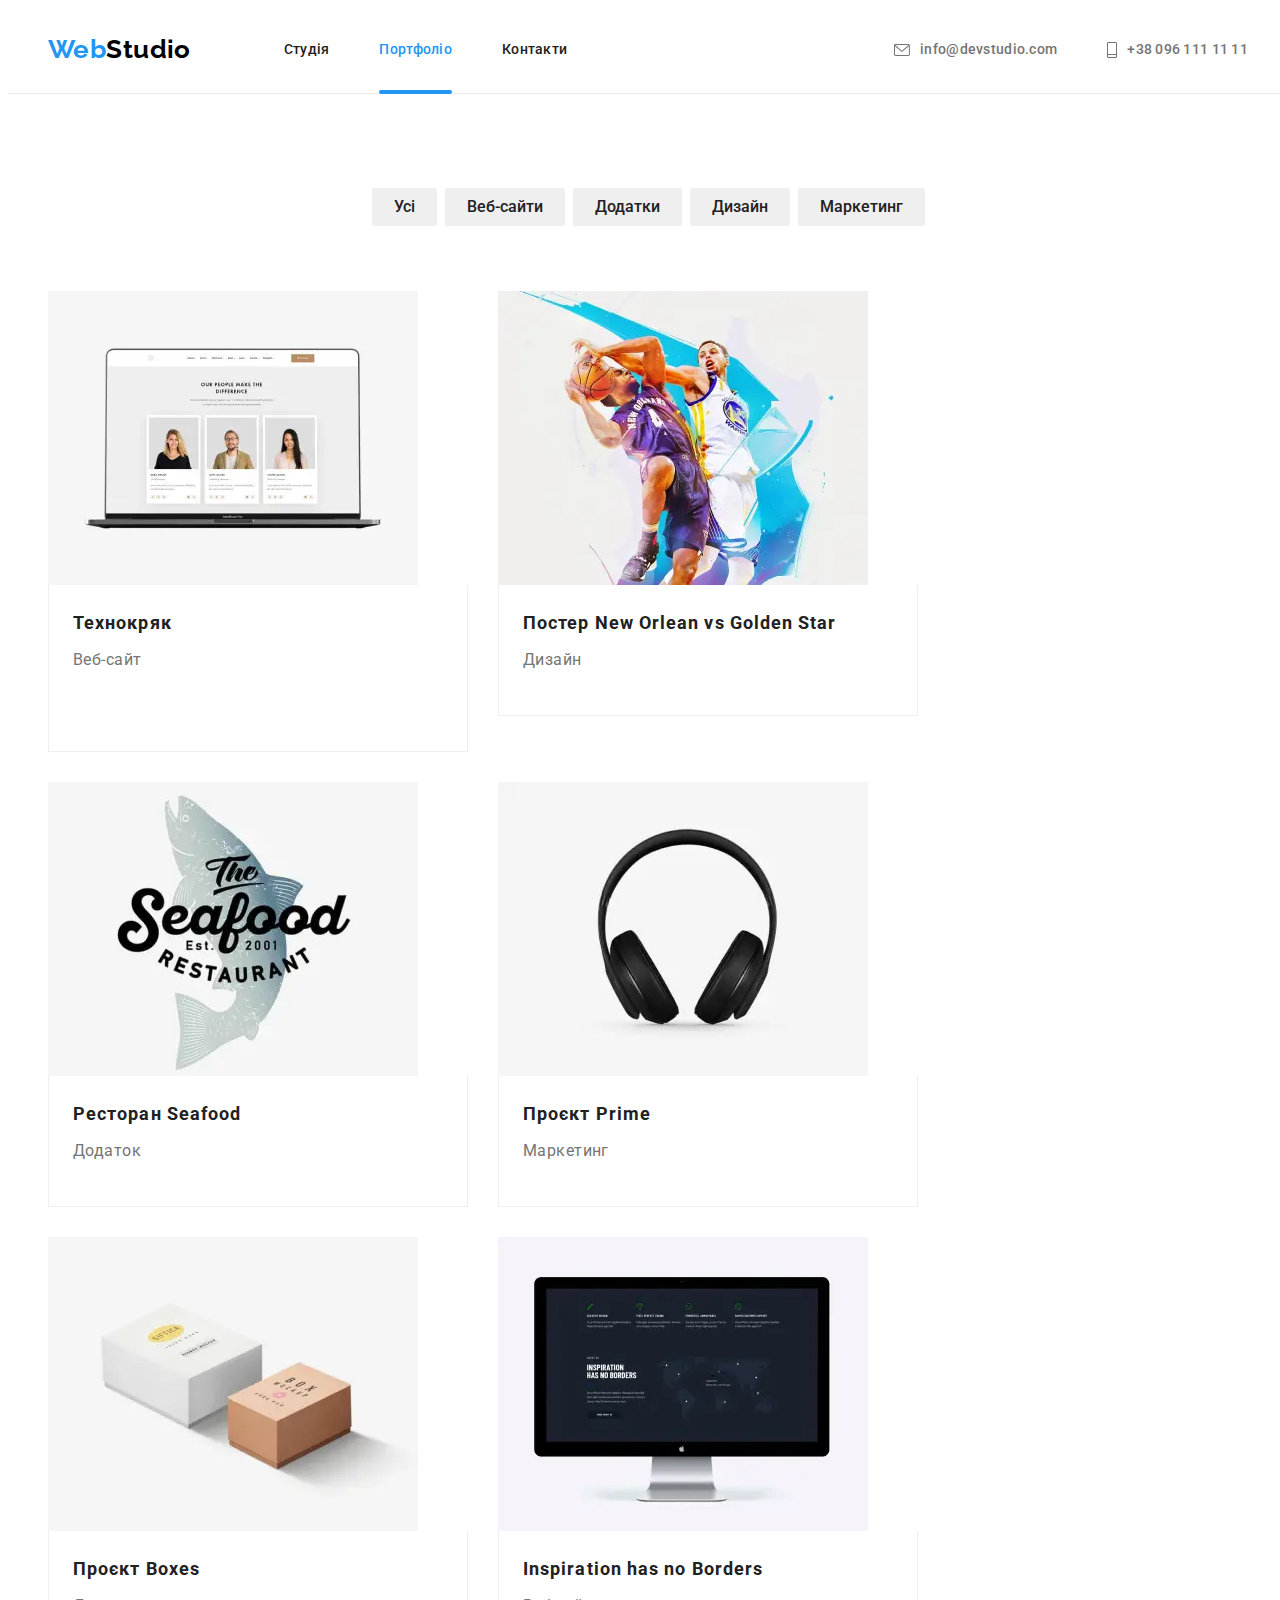
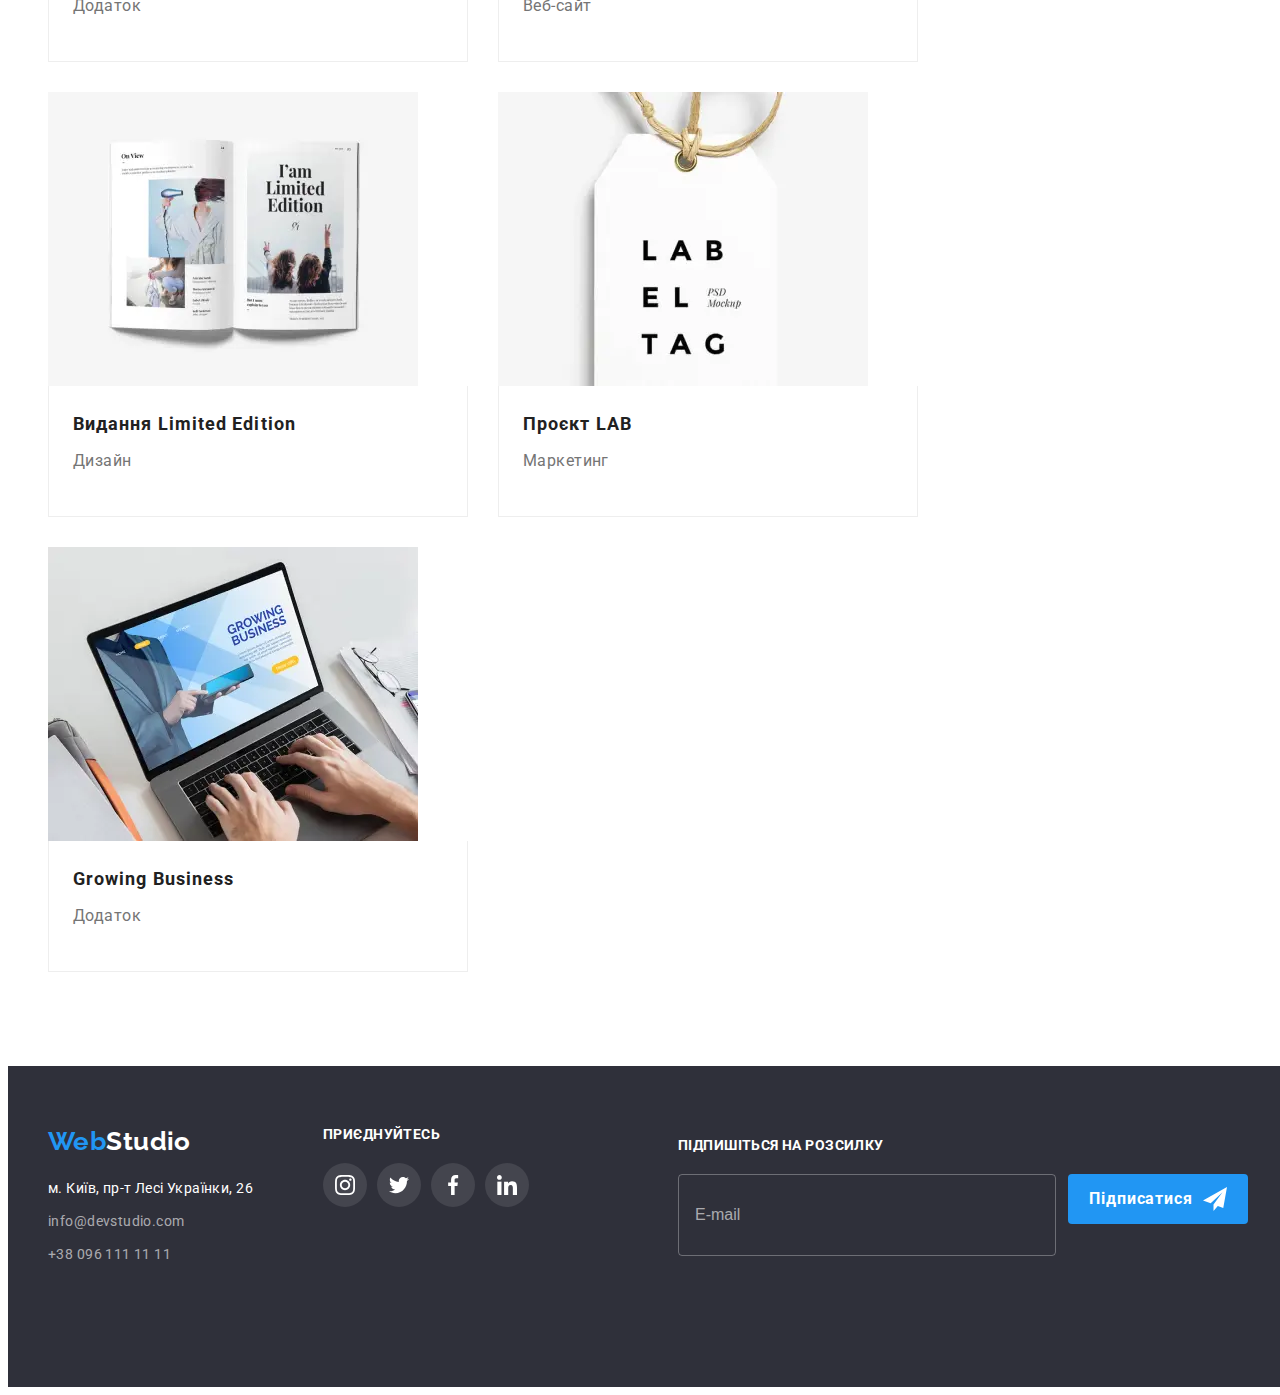
==== commit c7019314: "added responsive features" ====
--- a/portfolio.html
+++ b/portfolio.html
@@ -24,8 +24,8 @@
             <nav class="nav">
                 <a class="header-logo link" href="./index.html" lang="en"><span class="part-logo">Web</span>Studio</a>
                 <ul class="nav-list list">
-                    <li class="nav-list__item"><a class="nav__link link current" href="./index.html">Студія</a></li>
-                    <li class="nav-list__item"><a class="nav__link link" href="./portfolio.html">Портфоліо</a></li>
+                    <li class="nav-list__item"><a class="nav__link link" href="./index.html">Студія</a></li>
+                    <li class="nav-list__item"><a class="nav__link link current" href="./portfolio.html">Портфоліо</a></li>
                     <li class="nav-list__item"><a class="nav__link link" href="">Контакти</a></li>
                 </ul>
             </nav>
@@ -449,8 +449,8 @@
                     <b class="title-subscription">Підпишіться на розсилку</b>
                 </div>
                 <div class="form-field-subscription">
-                    <label>
-                        <input class="email-subscription" type="email" name="email" placeholder="E-mail">
+                    <label class="email-subscription">
+                        <input class="email-subscription__input" type="email" name="email" placeholder="E-mail">
                     </label>
                     <button type="submit" class="btn-subscription">
                         <span> Підписатися</span>
--- a/css/main.min.css
+++ b/css/main.min.css
@@ -1 +1 @@
-:root{--primary-text-color: #757575;--title-text-color: #212121;--accent-color: #2196F3;--primary-white-color: #ffffff;--background-dark: #2F303A;--background-light: #fff;--primary-font-family: "Roboto", sans-serif;--secondary-font-family: "Raleway", sans-serif}.visually-hidden{position:absolute;width:1px;height:1px;margin:-1px;border:0;padding:0;white-space:nowrap;clip-path:inset(100%);clip:rect(0 0 0 0);overflow:hidden}h1,h2,h3,h4,p{margin-top:0;margin-bottom:0}ul{margin-top:0;margin-bottom:0;padding-left:0}img{display:block;max-width:100%}body{width:100%;height:100%;font-family:var(--primary-font-family);letter-spacing:.03em;font-size:14px;background-color:var(--background-light);color:var(--primary-text-color)}.link{text-decoration:none}.list{list-style:none}.container{width:100%;padding-left:15px;padding-right:15px}@media screen and (min-width: 480px){.container{width:480px;margin-left:auto;margin-right:auto}}@media screen and (min-width: 768px){.container{width:768px}}@media screen and (min-width: 1200px){.container{width:1200px}}.section{padding-top:60px;padding-bottom:60px}@media screen and (min-width: 1200px){.section{padding-top:94px;padding-bottom:94px}}.section-team{background-color:#f5f4fa}.section-work{padding-bottom:94px}.title-section{font-size:28px;font-weight:700;line-height:1.17;text-align:center;color:var(--title-text-color)}@media screen and (min-width: 1200px){.title-section{font-size:36px;font-weight:700;line-height:1.17}}.header{position:relative;padding-top:10px;padding-bottom:10px;border-bottom:1px solid #ececec}@media screen and (min-width: 768px){.header{padding-top:21px;padding-bottom:21px}}@media screen and (min-width: 1200px){.header{padding-top:24px;padding-bottom:25px}}.header-container{display:flex;justify-content:space-between;align-items:center}.header-logo{font-size:24px;font-weight:700;line-height:1.17;font-family:var(--secondary-font-family);color:#000}@media screen and (min-width: 768px){.header-logo{margin-right:87px}}@media screen and (min-width: 1200px){.header-logo{margin-right:93px;font-size:26px;font-weight:700;line-height:1.38}}.part-logo{color:var(--accent-color)}.nav{display:flex;align-items:center}.nav-list{display:flex;justify-content:space-between}.nav-list__item:not(:last-child){margin-right:50px}.nav__link{display:block;color:var(--title-text-color);font-family:inherit;font-size:14px;font-weight:500;line-height:1.14;letter-spacing:.02em;transition-property:color;transition-duration:250ms;transition-timing-function:cubic-bezier(0.4, 0, 0.2, 1);transition-delay:0ms}.nav__link:hover,.nav__link:focus{color:var(--accent-color)}.current{position:relative;color:var(--accent-color)}.current::after{position:absolute;top:46px;left:0;content:" ";display:block;width:100%;height:4px;border-radius:2px;background-color:var(--accent-color)}@media screen and (min-width: 1200px){.current::after{top:48px}}.contacts{display:flex;margin-left:78px}@media screen and (min-width: 1200px){.contacts{margin-left:auto}}.contact{display:flex;align-items:center;transition-property:color;transition-duration:250ms;transition-timing-function:cubic-bezier(0.4, 0, 0.2, 1);transition-delay:0ms;color:inherit;font-weight:500;line-height:1.1;letter-spacing:.02em}.contact__mail{margin-right:50px}.contact:hover,.contact:focus{color:var(--accent-color)}.contact__icon{margin-right:10px;fill:currentColor}@media screen and (min-width: 768px){.mobile-menu{display:none}.mobile-open-btn{display:none}}@media screen and (max-width: 1199px){.contacts{display:flex;flex-direction:column;margin-left:78px}.contact{display:flex;align-items:center;color:inherit;font-size:12px;font-weight:500;line-height:1.17;letter-spacing:.02em}.contact__mail{margin-bottom:10px}.contact:hover,.contact:focus{color:var(--accent-color)}.contact__icon{margin-right:10px;fill:currentColor}}@media screen and (max-width: 767px){.nav-list{display:none}.contacts{display:none}.mobile-menu__container{position:relative;padding-top:48px;padding-left:40px;padding-bottom:48px}.mobile-menu{position:absolute;top:0;left:0;width:100%;height:100vh;z-index:2;overflow:auto;position:fixed;background-color:#fff;opacity:0;visibility:hidden;pointer-events:none}.mobile-menu.is-open{opacity:1;visibility:visible;pointer-events:auto}.mobile-open-btn{padding:0px;display:flex;justify-content:center;align-items:center;background-color:rgba(0,0,0,0);border:none}.mobile-open-btn:hover,.mobile-open-btn:focus{fill:var(--accent-color)}.mobile-close-btn{position:absolute;top:10px;right:15px;padding:0;background-color:rgba(0,0,0,0);border:none;transition-property:color;transition-duration:250ms;transition-timing-function:cubic-bezier(0.4, 0, 0.2, 1);transition-delay:0ms}.mobile-close-btn:hover,.mobile-close-btn:focus{fill:var(--accent-color)}.menu-list{margin-bottom:306px}.menu-list__item:not(:last-child){margin-bottom:32px}.menu__link{color:var(--title-text-color);font-family:inherit;font-size:40px;font-weight:500;line-height:1.17;transition-property:color;transition-duration:250ms;transition-timing-function:cubic-bezier(0.4, 0, 0.2, 1);transition-delay:0ms}.menu__link:hover,.menu__link:focus{color:var(--accent-color)}.menu-contact__icon{margin-bottom:32px}.menu-contacts{margin-bottom:64px}.menu-contact__tel{font-family:inherit;font-size:34px;font-weight:500;line-height:1.17;color:var(--accent-color)}.menu-contact__mail{font-family:inherit;font-size:24px;font-weight:500;line-height:1.17;color:inherit}.menu-social{display:flex;align-items:center}.menu-social__link{display:inline-block;font-size:18px;font-weight:500;line-height:1.22;color:var(--accent-color)}.menu-social__item:not(:last-child)::after{content:"";margin-left:10px;margin-right:10px;width:22px;height:0;border:1px solid rgba(33,33,33,.2);transform:rotate(90deg)}}.hero{padding-top:118px;padding-bottom:118px;margin-right:auto;margin-left:auto;text-align:center;background-image:linear-gradient(rgba(47, 48, 58, 0.4), rgba(47, 48, 58, 0.4)),url(../images/hw-8/hero-img.jpg);background-size:cover;background-color:#c4c4c4}@media(min-device-pixel-ratio: 2),(min-resolution: 192dpi),(min-resolution: 2dppx){.hero{background-image:linear-gradient(rgba(47, 48, 58, 0.4), rgba(47, 48, 58, 0.4)),url(../images/hw-8/hero-img@2x.jpg)}}.hero-title{width:360px;margin:auto;font-size:26px;font-weight:900;line-height:1.62;text-align:center;letter-spacing:.06em;text-transform:uppercase;color:var(--primary-white-color)}.main-button{min-width:200px;padding:10px 24px;margin-top:30px;font-family:inherit;font-size:16px;font-weight:700;line-height:1.88;text-align:center;letter-spacing:.06em;border:rgba(0,0,0,0);border-radius:4px;color:var(--primary-white-color);background-color:var(--accent-color);cursor:pointer;transition-property:background-color;transition-duration:250ms;transition-timing-function:cubic-bezier(0.4, 0, 0.2, 1);transition-delay:0ms}.main-button:hover,.main-button:focus{background-color:#188ce8}@media screen and (min-width: 768px){.hero{background-image:linear-gradient(rgba(47, 48, 58, 0.4), rgba(47, 48, 58, 0.4)),url(../images/hw-8/hero-tablet.jpg);background-size:cover;background-color:#c4c4c4}}@media screen and (min-width: 768px)and (min-device-pixel-ratio: 2),screen and (min-width: 768px)and (min-resolution: 192dpi),screen and (min-width: 768px)and (min-resolution: 2dppx){.hero{background-image:linear-gradient(rgba(47, 48, 58, 0.4), rgba(47, 48, 58, 0.4)),url(../images/hw-8/hero-tablet@2x.jpg)}}@media screen and (min-width: 1200px){.hero{max-width:1600px;padding-top:200px;padding-bottom:200px;background-image:linear-gradient(rgba(47, 48, 58, 0.4), rgba(47, 48, 58, 0.4)),url(../images/hw-8/hero-desktop.jpg);background-size:cover;background-color:#c4c4c4}}@media screen and (min-width: 1200px)and (min-device-pixel-ratio: 2),screen and (min-width: 1200px)and (min-resolution: 192dpi),screen and (min-width: 1200px)and (min-resolution: 2dppx){.hero{background-image:linear-gradient(rgba(47, 48, 58, 0.4), rgba(47, 48, 58, 0.4)),url(../images/hw-8/hero-desktop@2x.jpg)}}@media screen and (min-width: 1200px){.hero-title{width:696px;margin:auto;font-size:44px;font-weight:900;line-height:1.36}}@media screen and (min-width: 1200px){.main-button{min-width:216px;padding:10px 30px}}.features-icon{display:flex;justify-content:center;align-items:center;height:120px;background-color:#f5f4fa}@media screen and (max-width: 767px){.features-list__item:not(:last-child){margin-bottom:30px}}.title-list{margin-top:30px;font-size:14px;font-weight:700;line-height:1.17;text-transform:uppercase;text-align:center;color:var(--title-text-color)}.decription{font-size:14px;font-weight:400;line-height:1.71;margin-top:10px}@media screen and (min-width: 768px){.features-list{display:flex;flex-wrap:wrap;margin:-15px}.features-list__item{width:calc((100% - 60px)/2);margin:15px}.features-icon{display:flex;justify-content:center;align-items:center;height:120px;background-color:#f5f4fa}.title-list{text-align:left}}@media screen and (min-width: 1200px){.features-list{margin:-15px}.features-list__item{width:calc((100% - 120px)/4);margin:15px}}@media screen and (max-width: 1199px){.section-work{display:none}}.work-list{display:flex;margin-top:50px;margin-right:-30px}.work-list__item{position:relative;margin-right:30px}.desc-overlay{position:absolute;bottom:0;left:0;width:100%;height:70px;display:flex;justify-content:center;align-items:center;background-color:rgba(47,48,58,.8);color:var(--primary-white-color);text-transform:uppercase;font-weight:700;font-size:14px;line-height:1.2}.title-card{font-size:16px;font-weight:500;line-height:1.17;text-align:center;color:var(--title-text-color)}.list-card{display:flex;flex-wrap:wrap;margin-top:30px}@media screen and (min-width: 768px){.list-card{gap:30px}}@media screen and (min-width: 1200px){.list-card{margin-top:50px}}.list-card__item{box-shadow:0px 1px 3px rgba(0,0,0,.12),0px 1px 1px rgba(0,0,0,.14),0px 2px 1px rgba(0,0,0,.2);border-radius:0px 0px 4px 4px;background-color:#fff}@media screen and (max-width: 767px){.list-card__item{margin-bottom:30px}}@media screen and (min-width: 768px){.list-card__item{width:calc((100% - 30px)/2)}}@media screen and (min-width: 1200px){.list-card__item{width:calc((100% - 90px)/4)}}.list-card-desc{padding-top:30px;padding-bottom:24px;padding-left:auto;padding-right:auto}.desc-card{margin-top:10px;font-size:16px;font-weight:400;line-height:1.17;text-align:center}.social-list{margin-top:16px;display:flex;justify-content:center}.social-list__item:not(:last-child){margin-right:10px}.social-list__link{display:flex;align-items:center;justify-content:center;width:44px;height:44px;background-color:var(--primary-white-color);border-radius:50%;transition-property:background-color;transition-duration:250ms;transition-timing-function:cubic-bezier(0.4, 0, 0.2, 1);transition-delay:0ms}.social-list__link:hover,.social-list__link:focus{background-color:var(--accent-color)}.social-list__icon{fill:#afb1b8}@media screen and (min-width: 1200px){.social-list__icon{transition-property:fill;transition-duration:250ms;transition-timing-function:cubic-bezier(0.4, 0, 0.2, 1);transition-delay:0ms}.social-list__link:hover .social-list__icon,.social-list__link:focus .social-list__icon{fill:var(--primary-white-color)}}.clients-list{display:flex;flex-wrap:wrap;margin-top:30px;margin-right:-15px;margin-left:-15px;color:#afb1b8}@media screen and (min-width: 1200px){.clients-list{flex-wrap:nowrap;margin-top:50px}}.clients-list__item{width:calc((100% - 60px)/2);margin:15px}@media screen and (min-width: 768px){.clients-list__item{width:calc((100% - 90px)/3)}}.clients-list__link{display:flex;height:92px;justify-content:center;align-items:center;border:1px solid #afb1b8;border-radius:4px;transition-duration:250ms;transition-property:border;transition-timing-function:cubic-bezier(0.4, 0, 0.2, 1);transition-delay:0ms}.clients-list__link:hover,.clients-list__link:focus{border:1px solid var(--accent-color)}@media screen and (min-width: 1200px){.clients-list__link:not(:last-child){margin-right:30px}}.clients-list__icon{fill:#afb1b8;transition-property:fill;transition-duration:250ms;transition-timing-function:cubic-bezier(0.4, 0, 0.2, 1);transition-delay:0ms}.clients-list__link:hover .clients-list__icon,.clients-list__link:focus .clients-list__icon{fill:var(--accent-color)}.button{padding:6px 22px;border:rgba(0,0,0,0);font-family:inherit;font-size:16px;font-weight:500;line-height:1.63;text-align:center;color:var(--title-text-color);cursor:pointer;border-radius:4px;transition:background-color 250ms cubic-bezier(0.4, 0, 0.2, 1),color 250ms cubic-bezier(0.4, 0, 0.2, 1),box-shadow 250ms cubic-bezier(0.4, 0, 0.2, 1)}.button:hover,.button:focus{color:var(--primary-white-color);background-color:var(--accent-color);box-shadow:0px 3px 1px rgba(0,0,0,.1),0px 1px 2px rgba(0,0,0,.08),0px 2px 2px rgba(0,0,0,.12)}.button-list{display:flex;flex-wrap:wrap;justify-content:center;margin-bottom:40px}@media screen and (min-width: 768px){.button-list{margin-bottom:30px}}@media screen and (min-width: 1200px){.button-list{margin-bottom:50px}}.button-list__item{background-color:#f5f4fa;margin-bottom:15px}.button-list__item:not(:last-child){margin-right:8px}@media screen and (min-width: 768px){.projects-list{display:flex;flex-wrap:wrap;margin-right:-30px;margin-bottom:-30px}}.projects-list__item{margin-right:30px;margin-bottom:30px}.project-list__link{display:block;transition-property:box-shadow;transition-duration:250ms;transition-timing-function:cubic-bezier(0.4, 0, 0.2, 1);transition-delay:0ms}.project-list__link:hover,.project-list__link:focus{box-shadow:0px 1px 1px rgba(0,0,0,.12),0px 4px 4px rgba(0,0,0,.06),1px 4px 6px rgba(0,0,0,.16)}.project-card{padding:20px 24px;border:1px solid #eee;border-top:none}@media(min-width: 768px)and (max-width: 1199px){.project-card{width:354px}}@media screen and (min-width: 1200px){.project-card{width:370px}}.project-title{margin-bottom:4px;font-size:18px;font-weight:700;line-height:2;letter-spacing:.06em;color:var(--title-text-color)}.project-desc{font-size:16px;font-weight:400;line-height:1.88;color:var(--primary-text-color);margin-bottom:20px}.project-desc-first{margin-bottom:56px}.project-img{position:relative;overflow:hidden}.overlay{position:absolute;top:0;left:0;width:100%;height:100%;background-color:var(--accent-color);color:var(--primary-white-color);opacity:0;transform:translateY(100%);transition:opacity 250ms cubic-bezier(0.4, 0, 0.2, 1),transform 250ms cubic-bezier(0.4, 0, 0.2, 1);padding:63px 24px;font-family:inherit;font-weight:400;font-size:18px;line-height:1.5}.project-list__link:hover .overlay{opacity:1;transform:translateY(0)}.footer{padding-top:60px;padding-bottom:60px;background-color:var(--background-dark)}.footer-logo{font-size:24px;font-weight:700;line-height:1.17;color:var(--primary-white-color);font-family:var(--secondary-font-family)}@media screen and (min-width: 1200px){.footer-logo{font-size:26px}}.address{margin-top:20px;font-style:normal;font-size:14px;font-weight:400;line-height:1.71}.address-list__item:not(:last-child){margin-bottom:8px}@media screen and (min-width: 1200px){.address-list__item:not(:last-child){margin-bottom:9px}}.address-link{color:var(--primary-white-color);transition-property:color;transition-duration:250ms;transition-timing-function:cubic-bezier(0.4, 0, 0.2, 1);transition-delay:0ms}.address-link:hover,.address-link:focus{color:var(--accent-color)}.address-contact-link{color:rgba(255,255,255,.6);transition-property:color;transition-duration:250ms;transition-timing-function:cubic-bezier(0.4, 0, 0.2, 1);transition-delay:0ms}.address-contact-link:hover,.address-contact-link:focus{color:var(--accent-color)}.footer-container{text-align:center}@media screen and (min-width: 1200px){.footer-container{display:flex;align-items:baseline;text-align:left}}@media screen and (min-width: 768px){.tablet__footer-container{display:flex;justify-content:center;text-align:center}}@media screen and (min-width: 1200px){.tablet__footer-container{text-align:left}}.footer-address{margin-bottom:60px}@media screen and (min-width: 768px){.footer-address{margin-right:165px}}@media screen and (min-width: 1200px){.footer-address{margin-right:70px}}.title-social{margin-bottom:20px;font-size:14px;font-weight:700;line-height:1.17;text-transform:uppercase;color:var(--primary-white-color)}.footer-social-list{display:flex;justify-content:center;margin-bottom:60px}.footer-social-list__item:not(:last-child){margin-right:10px}.footer-social-list__link{display:flex;align-items:center;justify-content:center;width:44px;height:44px;color:var(--primary-white-color);background-color:rgba(255,255,255,.1);border-radius:50%;transition-property:background-color;transition-duration:250ms;transition-timing-function:cubic-bezier(0.4, 0, 0.2, 1);transition-delay:0ms}.footer-social-list__link:hover,.footer-social-list__link:focus{background-color:var(--accent-color)}.footer-social-list__icon{fill:currentColor;transition-property:fill;transition-duration:250ms;transition-timing-function:cubic-bezier(0.4, 0, 0.2, 1);transition-delay:0ms}.footer-social-list__link:hover .footer-social-list__icon,.footer-social-list__link:focus .footer-social-list__icon{fill:var(--primary-white-color)}@media screen and (min-width: 1200px){.form-subscription{width:570px;margin-left:auto}.form-field-subscription{display:flex}}.footer-title-subscription{margin-bottom:20px}.title-subscription{font-size:14px;font-weight:700;line-height:1.17;text-transform:uppercase;color:var(--primary-white-color)}.email-subscription{width:450px;height:50px;padding-top:15px;padding-left:16px;padding-bottom:15px;border:1px solid rgba(255,255,255,.3);border-radius:4px;color:var(--primary-white-color);background-color:rgba(0,0,0,0);font-size:16px;font-weight:400;line-height:1.25}@media screen and (min-width: 1200px){.email-subscription{width:358px}}.email-subscription::placeholder{color:rgba(255,255,255,.6)}.email-subscription:focus{outline:none}.btn-subscription{display:flex;align-items:center;justify-content:center;width:200px;height:50px;font-family:inherit;font-size:16px;font-weight:700;line-height:1.88;text-align:center;letter-spacing:.06em;background-color:#2196f3;color:var(--primary-white-color);border:rgba(0,0,0,0);border-radius:4px}@media screen and (max-width: 1199px){.btn-subscription{margin-top:20px;margin-right:auto;margin-left:auto}}@media screen and (min-width: 1200px){.btn-subscription{margin-left:12px}}.img-subscription{fill:var(--primary-white-color);margin-left:12px}@media screen and (min-width: 10px){.img-subscription{margin-left:10px}}.backdrop{position:fixed;top:0;left:0;width:100%;height:100%;background:rgba(47,48,58,.4);opacity:1;transition:opacity 250ms cubic-bezier(0.4, 0, 0.2, 1),visibility 250ms cubic-bezier(0.4, 0, 0.2, 1),scale 250ms cubic-bezier(0.4, 0, 0.2, 1)}.backdrop.is-hidden{opacity:0;scale:1.5;visibility:hidden;pointer-events:none}.modal{position:absolute;top:50%;left:50%;transform:translate(-50%, -50%);width:450px;height:609px;padding:40px;background-color:var(--primary-white-color)}@media screen and (min-width: 1200px){.modal{width:528px;height:581px}}.modal__btn_close{position:absolute;top:8px;right:8px;display:flex;align-items:center;justify-content:center;width:30px;height:30px;padding:0;background-color:rgba(0,0,0,0);border-radius:50%;border:1px solid rgba(0,0,0,.1);cursor:pointer}.modal__btn_close:focus{fill:var(--accent-color)}.contact-title-form{display:block;margin-bottom:12px;font-size:20px;font-weight:700;line-height:1.5;text-align:center;color:var(--title-text-color)}@media screen and (min-width: 1200px){.contact-title-form{line-height:1.2}}.form-field{display:block}.form-field__name{display:block;margin-bottom:4px;font-size:12px;font-weight:400;line-height:1.17;letter-spacing:.01em}.contact-form-wrapper{position:relative;margin-bottom:10px;display:block}.contact-form__input{width:100%;height:40px;padding-left:40px;border:1px solid rgba(33,33,33,.2);border-radius:4px;transition:border-color 250ms cubic-bezier(0.4, 0, 0.2, 1)}.contact-form__input:focus{outline:none;border-color:#2196f3}.contact-form__img{position:absolute;top:50%;left:12px;transform:translateY(-50%);transition:fill 250ms cubic-bezier(0.4, 0, 0.2, 1)}.contact-form__input:focus+.contact-form__img{fill:var(--accent-color)}.contact-form__message{display:block;width:100%;height:120px;margin-bottom:20px;padding:12px 16px;letter-spacing:.01em;font-size:14px;font-weight:400;line-height:1.17;font-size:12px;resize:none;border:1px solid rgba(33,33,33,.2);border-radius:4px;transition:border-color 250ms cubic-bezier(0.4, 0, 0.2, 1)}@media screen and (min-width: 1200px){.contact-form__message{font-size:12px;font-weight:400;line-height:1.17}}.contact-form__message:focus{outline:none;border-color:#2196f3}.contact-form__message::placeholder{color:rgba(117,117,117,.5)}.contact-form-checkbox{margin-bottom:30px;display:flex;justify-content:center}.contact-form-checkbox__label{display:flex;align-items:center;font-size:12px;font-weight:400;line-height:1.17;color:var(--primary-text-color)}@media screen and (min-width: 1200px){.contact-form-checkbox__label{font-size:14px;font-weight:400;line-height:1.71}}.contact-form-checkbox__label::before{display:inline-block;content:"";width:16px;height:15px;border:2px solid #212121;border-radius:2px;margin-right:8px}.contact-checkbox__input:checked+.contact-form-checkbox__label::before{background-image:url(../images/hw-6/Vector.svg);background-color:#2196f3;background-size:contain;background-repeat:no-repeat;background-position:50% 50%;border-color:#2196f3}.contact-checkbox__link{color:var(--accent-color);margin-left:5px}.contact-btn_submit{display:block;margin:0 auto;padding:10px 30px;width:200px;height:50px;font-family:inherit;font-size:16px;font-weight:700;line-height:1.88;text-align:center;letter-spacing:.06em;border:rgba(0,0,0,0);border-radius:4px;color:var(--primary-white-color);background-color:var(--accent-color);cursor:pointer;transition-property:background-color;transition-duration:250ms;transition-timing-function:cubic-bezier(0.4, 0, 0.2, 1);transition-delay:0ms}/*# sourceMappingURL=main.min.css.map */+:root{--primary-text-color: #757575;--title-text-color: #212121;--accent-color: #2196F3;--primary-white-color: #ffffff;--background-dark: #2F303A;--background-light: #fff;--primary-font-family: "Roboto", sans-serif;--secondary-font-family: "Raleway", sans-serif}.visually-hidden{position:absolute;width:1px;height:1px;margin:-1px;border:0;padding:0;white-space:nowrap;clip-path:inset(100%);clip:rect(0 0 0 0);overflow:hidden}h1,h2,h3,h4,p{margin-top:0;margin-bottom:0}ul{margin-top:0;margin-bottom:0;padding-left:0}img{display:block;max-width:100%}body{width:100%;height:100%;font-family:var(--primary-font-family);letter-spacing:.03em;font-size:14px;background-color:var(--background-light);color:var(--primary-text-color)}.link{text-decoration:none}.list{list-style:none}.container{width:100%;padding-left:15px;padding-right:15px}@media screen and (min-width: 480px){.container{width:480px;margin-left:auto;margin-right:auto}}@media screen and (min-width: 768px){.container{width:768px}}@media screen and (min-width: 1200px){.container{width:1200px}}.section{padding-top:60px;padding-bottom:60px}@media screen and (min-width: 1200px){.section{padding-top:94px;padding-bottom:94px}}.section-team{background-color:#f5f4fa}.section-work{padding-bottom:94px}.title-section{font-size:28px;font-weight:700;line-height:1.17;text-align:center;color:var(--title-text-color)}@media screen and (min-width: 1200px){.title-section{font-size:36px;font-weight:700;line-height:1.17}}.header{position:relative;padding-top:10px;padding-bottom:10px;border-bottom:1px solid #ececec}@media screen and (min-width: 768px){.header{padding-top:21px;padding-bottom:21px}}@media screen and (min-width: 1200px){.header{padding-top:24px;padding-bottom:25px}}.header-container{display:flex;justify-content:space-between;align-items:center}.header-logo{font-size:24px;font-weight:700;line-height:1.17;font-family:var(--secondary-font-family);color:#000}@media screen and (min-width: 768px){.header-logo{margin-right:87px}}@media screen and (min-width: 1200px){.header-logo{margin-right:93px;font-size:26px;font-weight:700;line-height:1.38}}.part-logo{color:var(--accent-color)}.nav{display:flex;align-items:center}.nav-list{display:flex;justify-content:space-between}.nav-list__item:not(:last-child){margin-right:50px}.nav__link{display:block;color:var(--title-text-color);font-family:inherit;font-size:14px;font-weight:500;line-height:1.14;letter-spacing:.02em;transition-property:color;transition-duration:250ms;transition-timing-function:cubic-bezier(0.4, 0, 0.2, 1);transition-delay:0ms}.nav__link:hover,.nav__link:focus{color:var(--accent-color)}.current{position:relative;color:var(--accent-color)}.current::after{position:absolute;top:46px;left:0;content:" ";display:block;width:100%;height:4px;border-radius:2px;background-color:var(--accent-color)}@media screen and (min-width: 1200px){.current::after{top:48px}}.contacts{display:flex;margin-left:78px}@media screen and (min-width: 1200px){.contacts{margin-left:auto}}.contact{display:flex;align-items:center;transition-property:color;transition-duration:250ms;transition-timing-function:cubic-bezier(0.4, 0, 0.2, 1);transition-delay:0ms;color:inherit;font-weight:500;line-height:1.1;letter-spacing:.02em}.contact__mail{margin-right:50px}.contact:hover,.contact:focus{color:var(--accent-color)}.contact__icon{margin-right:10px;fill:currentColor}@media screen and (min-width: 768px){.mobile-menu{display:none}.mobile-open-btn{display:none}}@media screen and (max-width: 1199px){.contacts{display:flex;flex-direction:column;margin-left:78px}.contact{display:flex;align-items:center;color:inherit;font-size:12px;font-weight:500;line-height:1.17;letter-spacing:.02em}.contact__mail{margin-bottom:10px}.contact:hover,.contact:focus{color:var(--accent-color)}.contact__icon{margin-right:10px;fill:currentColor}}@media screen and (max-width: 767px){.nav-list{display:none}.contacts{display:none}.mobile-menu__container{position:relative;padding-top:48px;padding-left:40px;padding-bottom:48px}.mobile-menu{position:absolute;top:0;left:0;width:100%;height:100vh;z-index:2;overflow:auto;position:fixed;background-color:#fff;opacity:0;visibility:hidden;pointer-events:none}.mobile-menu.is-open{opacity:1;visibility:visible;pointer-events:auto}.mobile-open-btn{padding:0px;display:flex;justify-content:center;align-items:center;background-color:rgba(0,0,0,0);border:none}.mobile-open-btn:hover,.mobile-open-btn:focus{fill:var(--accent-color)}.mobile-close-btn{position:absolute;top:10px;right:15px;padding:0;background-color:rgba(0,0,0,0);border:none;transition-property:color;transition-duration:250ms;transition-timing-function:cubic-bezier(0.4, 0, 0.2, 1);transition-delay:0ms}.mobile-close-btn:hover,.mobile-close-btn:focus{fill:var(--accent-color)}.menu-list{margin-bottom:306px}.menu-list__item:not(:last-child){margin-bottom:32px}.menu__link{color:var(--title-text-color);font-family:inherit;font-size:40px;font-weight:500;line-height:1.17;transition-property:color;transition-duration:250ms;transition-timing-function:cubic-bezier(0.4, 0, 0.2, 1);transition-delay:0ms}.menu__link:hover,.menu__link:focus{color:var(--accent-color)}.menu-contact__icon{margin-bottom:32px}.menu-contacts{margin-bottom:64px}.menu-contact__tel{font-family:inherit;font-size:34px;font-weight:500;line-height:1.17;color:var(--accent-color)}.menu-contact__mail{font-family:inherit;font-size:24px;font-weight:500;line-height:1.17;color:inherit}.menu-social{display:flex;align-items:center}.menu-social__link{display:inline-block;font-size:18px;font-weight:500;line-height:1.22;color:var(--accent-color)}.menu-social__item:not(:last-child)::after{content:"";margin-left:10px;margin-right:10px;width:22px;height:0;border:1px solid rgba(33,33,33,.2);transform:rotate(90deg)}}.hero{padding-top:118px;padding-bottom:118px;margin-right:auto;margin-left:auto;text-align:center;background-image:linear-gradient(rgba(47, 48, 58, 0.4), rgba(47, 48, 58, 0.4)),url(../images/hw-8/hero-img.jpg);background-size:cover;background-color:#c4c4c4}@media(min-device-pixel-ratio: 2),(min-resolution: 192dpi),(min-resolution: 2dppx){.hero{background-image:linear-gradient(rgba(47, 48, 58, 0.4), rgba(47, 48, 58, 0.4)),url(../images/hw-8/hero-img@2x.jpg)}}.hero-title{max-width:360px;margin:auto;font-size:26px;font-weight:900;line-height:1.62;text-align:center;letter-spacing:.06em;text-transform:uppercase;color:var(--primary-white-color)}.main-button{min-width:200px;padding:10px 24px;margin-top:30px;font-family:inherit;font-size:16px;font-weight:700;line-height:1.88;text-align:center;letter-spacing:.06em;border:rgba(0,0,0,0);border-radius:4px;color:var(--primary-white-color);background-color:var(--accent-color);cursor:pointer;transition-property:background-color;transition-duration:250ms;transition-timing-function:cubic-bezier(0.4, 0, 0.2, 1);transition-delay:0ms}.main-button:hover,.main-button:focus{background-color:#188ce8}@media screen and (min-width: 768px){.hero{background-image:linear-gradient(rgba(47, 48, 58, 0.4), rgba(47, 48, 58, 0.4)),url(../images/hw-8/hero-tablet.jpg);background-size:cover;background-color:#c4c4c4}}@media screen and (min-width: 768px)and (min-device-pixel-ratio: 2),screen and (min-width: 768px)and (min-resolution: 192dpi),screen and (min-width: 768px)and (min-resolution: 2dppx){.hero{background-image:linear-gradient(rgba(47, 48, 58, 0.4), rgba(47, 48, 58, 0.4)),url(../images/hw-8/hero-tablet@2x.jpg)}}@media screen and (min-width: 1200px){.hero{max-width:1600px;padding-top:200px;padding-bottom:200px;background-image:linear-gradient(rgba(47, 48, 58, 0.4), rgba(47, 48, 58, 0.4)),url(../images/hw-8/hero-desktop.jpg);background-size:cover;background-color:#c4c4c4}}@media screen and (min-width: 1200px)and (min-device-pixel-ratio: 2),screen and (min-width: 1200px)and (min-resolution: 192dpi),screen and (min-width: 1200px)and (min-resolution: 2dppx){.hero{background-image:linear-gradient(rgba(47, 48, 58, 0.4), rgba(47, 48, 58, 0.4)),url(../images/hw-8/hero-desktop@2x.jpg)}}@media screen and (min-width: 1200px){.hero-title{max-width:696px;margin:auto;font-size:44px;font-weight:900;line-height:1.36}}@media screen and (min-width: 1200px){.main-button{min-width:216px;padding:10px 30px}}.features-icon{display:flex;justify-content:center;align-items:center;height:120px;background-color:#f5f4fa}@media screen and (max-width: 767px){.features-list__item:not(:last-child){margin-bottom:30px}}.title-list{margin-top:30px;font-size:14px;font-weight:700;line-height:1.17;text-transform:uppercase;text-align:center;color:var(--title-text-color)}.decription{font-size:14px;font-weight:400;line-height:1.71;margin-top:10px}@media screen and (min-width: 768px){.features-list{display:flex;flex-wrap:wrap;margin:-15px}.features-list__item{width:calc((100% - 60px)/2);margin:15px}.features-icon{display:flex;justify-content:center;align-items:center;height:120px;background-color:#f5f4fa}.title-list{text-align:left}}@media screen and (min-width: 1200px){.features-list{margin:-15px}.features-list__item{width:calc((100% - 120px)/4);margin:15px}}@media screen and (max-width: 1199px){.section-work{display:none}}.work-list{display:flex;margin-top:50px;margin-right:-30px}.work-list__item{position:relative;margin-right:30px}.desc-overlay{position:absolute;bottom:0;left:0;width:100%;height:70px;display:flex;justify-content:center;align-items:center;background-color:rgba(47,48,58,.8);color:var(--primary-white-color);text-transform:uppercase;font-weight:700;font-size:14px;line-height:1.2}.title-card{font-size:16px;font-weight:500;line-height:1.17;text-align:center;color:var(--title-text-color)}.list-card{display:flex;flex-wrap:wrap;margin-top:30px}@media screen and (min-width: 768px){.list-card{gap:30px}}@media screen and (min-width: 1200px){.list-card{margin-top:50px}}.list-card__item{box-shadow:0px 1px 3px rgba(0,0,0,.12),0px 1px 1px rgba(0,0,0,.14),0px 2px 1px rgba(0,0,0,.2);border-radius:0px 0px 4px 4px;background-color:#fff}@media screen and (max-width: 767px){.list-card__item{margin-bottom:30px}}@media screen and (min-width: 768px){.list-card__item{width:calc((100% - 30px)/2)}}@media screen and (min-width: 1200px){.list-card__item{width:calc((100% - 90px)/4)}}.list-card-desc{padding-top:30px;padding-bottom:24px;padding-left:auto;padding-right:auto}.desc-card{margin-top:10px;font-size:16px;font-weight:400;line-height:1.17;text-align:center}.social-list{margin-top:16px;display:flex;justify-content:center}.social-list__item:not(:last-child){margin-right:10px}.social-list__link{display:flex;align-items:center;justify-content:center;width:44px;height:44px;background-color:var(--primary-white-color);border-radius:50%;transition-property:background-color;transition-duration:250ms;transition-timing-function:cubic-bezier(0.4, 0, 0.2, 1);transition-delay:0ms}.social-list__link:hover,.social-list__link:focus{background-color:var(--accent-color)}.social-list__icon{fill:#afb1b8}@media screen and (min-width: 1200px){.social-list__icon{transition-property:fill;transition-duration:250ms;transition-timing-function:cubic-bezier(0.4, 0, 0.2, 1);transition-delay:0ms}.social-list__link:hover .social-list__icon,.social-list__link:focus .social-list__icon{fill:var(--primary-white-color)}}.clients-list{display:flex;flex-wrap:wrap;margin-top:30px;margin-right:-15px;margin-left:-15px;color:#afb1b8}@media screen and (min-width: 1200px){.clients-list{flex-wrap:nowrap;margin-top:50px}}.clients-list__item{width:calc((100% - 60px)/2);margin:15px}@media screen and (min-width: 768px){.clients-list__item{width:calc((100% - 90px)/3)}}.clients-list__link{display:flex;height:92px;justify-content:center;align-items:center;border:1px solid #afb1b8;border-radius:4px;transition-duration:250ms;transition-property:border;transition-timing-function:cubic-bezier(0.4, 0, 0.2, 1);transition-delay:0ms}.clients-list__link:hover,.clients-list__link:focus{border:1px solid var(--accent-color)}@media screen and (min-width: 1200px){.clients-list__link:not(:last-child){margin-right:30px}}.clients-list__icon{fill:#afb1b8;transition-property:fill;transition-duration:250ms;transition-timing-function:cubic-bezier(0.4, 0, 0.2, 1);transition-delay:0ms}.clients-list__link:hover .clients-list__icon,.clients-list__link:focus .clients-list__icon{fill:var(--accent-color)}.button{padding:6px 22px;border:rgba(0,0,0,0);font-family:inherit;font-size:16px;font-weight:500;line-height:1.63;text-align:center;color:var(--title-text-color);cursor:pointer;border-radius:4px;transition:background-color 250ms cubic-bezier(0.4, 0, 0.2, 1),color 250ms cubic-bezier(0.4, 0, 0.2, 1),box-shadow 250ms cubic-bezier(0.4, 0, 0.2, 1)}.button:hover,.button:focus{color:var(--primary-white-color);background-color:var(--accent-color);box-shadow:0px 3px 1px rgba(0,0,0,.1),0px 1px 2px rgba(0,0,0,.08),0px 2px 2px rgba(0,0,0,.12)}.button-list{display:flex;flex-wrap:wrap;justify-content:center;margin-bottom:40px}@media screen and (min-width: 768px){.button-list{margin-bottom:30px}}@media screen and (min-width: 1200px){.button-list{margin-bottom:50px}}.button-list__item{background-color:#f5f4fa;margin-bottom:15px}.button-list__item:not(:last-child){margin-right:8px}.projects-list__item{margin-bottom:30px}@media screen and (min-width: 768px){.projects-list{display:flex;flex-wrap:wrap;margin-right:-30px;margin-bottom:-30px}.projects-list__item{margin-right:30px;margin-bottom:30px}}.project-list__link{display:block;transition-property:box-shadow;transition-duration:250ms;transition-timing-function:cubic-bezier(0.4, 0, 0.2, 1);transition-delay:0ms}.project-list__link:hover,.project-list__link:focus{box-shadow:0px 1px 1px rgba(0,0,0,.12),0px 4px 4px rgba(0,0,0,.06),1px 4px 6px rgba(0,0,0,.16)}.project-card{padding:20px 24px;border:1px solid #eee;border-top:none}@media(min-width: 768px)and (max-width: 1199px){.project-card{width:354px}}@media screen and (min-width: 1200px){.project-card{width:370px}}.project-title{margin-bottom:4px;font-size:18px;font-weight:700;line-height:2;letter-spacing:.06em;color:var(--title-text-color)}.project-desc{font-size:16px;font-weight:400;line-height:1.88;color:var(--primary-text-color);margin-bottom:20px}.project-desc-first{margin-bottom:56px}.project-img{position:relative;overflow:hidden}.overlay{position:absolute;top:0;left:0;width:100%;height:100%;background-color:var(--accent-color);color:var(--primary-white-color);opacity:0;transform:translateY(100%);transition:opacity 250ms cubic-bezier(0.4, 0, 0.2, 1),transform 250ms cubic-bezier(0.4, 0, 0.2, 1);padding:63px 24px;font-family:inherit;font-weight:400;font-size:18px;line-height:1.5}.project-list__link:hover .overlay{opacity:1;transform:translateY(0)}.footer{padding-top:60px;padding-bottom:60px;background-color:var(--background-dark)}.footer-logo{font-size:24px;font-weight:700;line-height:1.17;color:var(--primary-white-color);font-family:var(--secondary-font-family)}@media screen and (min-width: 1200px){.footer-logo{font-size:26px}}.address{margin-top:20px;font-style:normal;font-size:14px;font-weight:400;line-height:1.71}.address-list__item:not(:last-child){margin-bottom:8px}@media screen and (min-width: 1200px){.address-list__item:not(:last-child){margin-bottom:9px}}.address-link{color:var(--primary-white-color);transition-property:color;transition-duration:250ms;transition-timing-function:cubic-bezier(0.4, 0, 0.2, 1);transition-delay:0ms}.address-link:hover,.address-link:focus{color:var(--accent-color)}.address-contact-link{color:rgba(255,255,255,.6);transition-property:color;transition-duration:250ms;transition-timing-function:cubic-bezier(0.4, 0, 0.2, 1);transition-delay:0ms}.address-contact-link:hover,.address-contact-link:focus{color:var(--accent-color)}.footer-container{text-align:center}@media screen and (min-width: 1200px){.footer-container{display:flex;align-items:baseline;text-align:left}}@media screen and (min-width: 768px){.tablet__footer-container{display:flex;justify-content:center;text-align:center}}@media screen and (min-width: 1200px){.tablet__footer-container{text-align:left}}.footer-address{margin-bottom:60px}@media screen and (min-width: 768px){.footer-address{margin-right:165px}}@media screen and (min-width: 1200px){.footer-address{margin-right:70px}}.title-social{margin-bottom:20px;font-size:14px;font-weight:700;line-height:1.17;text-transform:uppercase;color:var(--primary-white-color)}.footer-social-list{display:flex;justify-content:center;margin-bottom:60px}.footer-social-list__item:not(:last-child){margin-right:10px}.footer-social-list__link{display:flex;align-items:center;justify-content:center;width:44px;height:44px;color:var(--primary-white-color);background-color:rgba(255,255,255,.1);border-radius:50%;transition-property:background-color;transition-duration:250ms;transition-timing-function:cubic-bezier(0.4, 0, 0.2, 1);transition-delay:0ms}.footer-social-list__link:hover,.footer-social-list__link:focus{background-color:var(--accent-color)}.footer-social-list__icon{fill:currentColor;transition-property:fill;transition-duration:250ms;transition-timing-function:cubic-bezier(0.4, 0, 0.2, 1);transition-delay:0ms}.footer-social-list__link:hover .footer-social-list__icon,.footer-social-list__link:focus .footer-social-list__icon{fill:var(--primary-white-color)}@media screen and (min-width: 1200px){.form-subscription{width:570px;margin-left:auto}.form-field-subscription{display:flex}}.footer-title-subscription{margin-bottom:20px}.title-subscription{font-size:14px;font-weight:700;line-height:1.17;text-transform:uppercase;color:var(--primary-white-color)}.email-subscription__input{width:100%;height:50px;padding-top:15px;padding-left:16px;padding-bottom:15px;border:1px solid rgba(255,255,255,.3);border-radius:4px;color:var(--primary-white-color);background-color:rgba(0,0,0,0);font-size:16px;font-weight:400;line-height:1.25}@media screen and (min-width: 480px){.email-subscription__input{width:450px}}@media screen and (min-width: 1200px){.email-subscription__input{width:358px}}.email-subscription__input::placeholder{color:rgba(255,255,255,.6)}.email-subscription__input:focus{outline:none}.btn-subscription{display:flex;align-items:center;justify-content:center;width:200px;height:50px;font-family:inherit;font-size:16px;font-weight:700;line-height:1.88;text-align:center;letter-spacing:.06em;background-color:#2196f3;color:var(--primary-white-color);border:rgba(0,0,0,0);border-radius:4px}@media screen and (max-width: 1199px){.btn-subscription{margin-top:20px;margin-right:auto;margin-left:auto}}@media screen and (min-width: 1200px){.btn-subscription{margin-left:12px}}.img-subscription{fill:var(--primary-white-color);margin-left:12px}@media screen and (min-width: 10px){.img-subscription{margin-left:10px}}.backdrop{position:fixed;top:0;left:0;width:100%;height:100%;background:rgba(47,48,58,.4);opacity:1;transition:opacity 250ms cubic-bezier(0.4, 0, 0.2, 1),visibility 250ms cubic-bezier(0.4, 0, 0.2, 1),scale 250ms cubic-bezier(0.4, 0, 0.2, 1)}.backdrop.is-hidden{opacity:0;scale:1.5;visibility:hidden;pointer-events:none}.modal{position:absolute;top:50%;left:50%;transform:translate(-50%, -50%);width:450px;height:609px;padding:40px;background-color:var(--primary-white-color)}@media screen and (min-width: 1200px){.modal{width:528px;height:581px}}.modal__btn_close{position:absolute;top:8px;right:8px;display:flex;align-items:center;justify-content:center;width:30px;height:30px;padding:0;background-color:rgba(0,0,0,0);border-radius:50%;border:1px solid rgba(0,0,0,.1);cursor:pointer}.modal__btn_close:focus{fill:var(--accent-color)}.contact-title-form{display:block;margin-bottom:12px;font-size:20px;font-weight:700;line-height:1.5;text-align:center;color:var(--title-text-color)}@media screen and (min-width: 1200px){.contact-title-form{line-height:1.2}}.form-field{display:block}.form-field__name{display:block;margin-bottom:4px;font-size:12px;font-weight:400;line-height:1.17;letter-spacing:.01em}.contact-form-wrapper{position:relative;margin-bottom:10px;display:block}.contact-form__input{width:100%;height:40px;padding-left:40px;border:1px solid rgba(33,33,33,.2);border-radius:4px;transition:border-color 250ms cubic-bezier(0.4, 0, 0.2, 1)}.contact-form__input:focus{outline:none;border-color:#2196f3}.contact-form__img{position:absolute;top:50%;left:12px;transform:translateY(-50%);transition:fill 250ms cubic-bezier(0.4, 0, 0.2, 1)}.contact-form__input:focus+.contact-form__img{fill:var(--accent-color)}.contact-form__message{display:block;width:100%;height:120px;margin-bottom:20px;padding:12px 16px;letter-spacing:.01em;font-size:14px;font-weight:400;line-height:1.17;font-size:12px;resize:none;border:1px solid rgba(33,33,33,.2);border-radius:4px;transition:border-color 250ms cubic-bezier(0.4, 0, 0.2, 1)}@media screen and (min-width: 1200px){.contact-form__message{font-size:12px;font-weight:400;line-height:1.17}}.contact-form__message:focus{outline:none;border-color:#2196f3}.contact-form__message::placeholder{color:rgba(117,117,117,.5)}.contact-form-checkbox{margin-bottom:30px;display:flex;justify-content:center}.contact-form-checkbox__label{display:flex;align-items:center;font-size:12px;font-weight:400;line-height:1.17;color:var(--primary-text-color)}@media screen and (min-width: 1200px){.contact-form-checkbox__label{font-size:14px;font-weight:400;line-height:1.71}}.contact-form-checkbox__label::before{display:inline-block;content:"";width:16px;height:15px;border:2px solid #212121;border-radius:2px;margin-right:8px}.contact-checkbox__input:checked+.contact-form-checkbox__label::before{background-image:url(../images/hw-6/Vector.svg);background-color:#2196f3;background-size:contain;background-repeat:no-repeat;background-position:50% 50%;border-color:#2196f3}.contact-checkbox__link{color:var(--accent-color);margin-left:5px}.contact-btn_submit{display:block;margin:0 auto;padding:10px 30px;width:200px;height:50px;font-family:inherit;font-size:16px;font-weight:700;line-height:1.88;text-align:center;letter-spacing:.06em;border:rgba(0,0,0,0);border-radius:4px;color:var(--primary-white-color);background-color:var(--accent-color);cursor:pointer;transition-property:background-color;transition-duration:250ms;transition-timing-function:cubic-bezier(0.4, 0, 0.2, 1);transition-delay:0ms}/*# sourceMappingURL=main.min.css.map */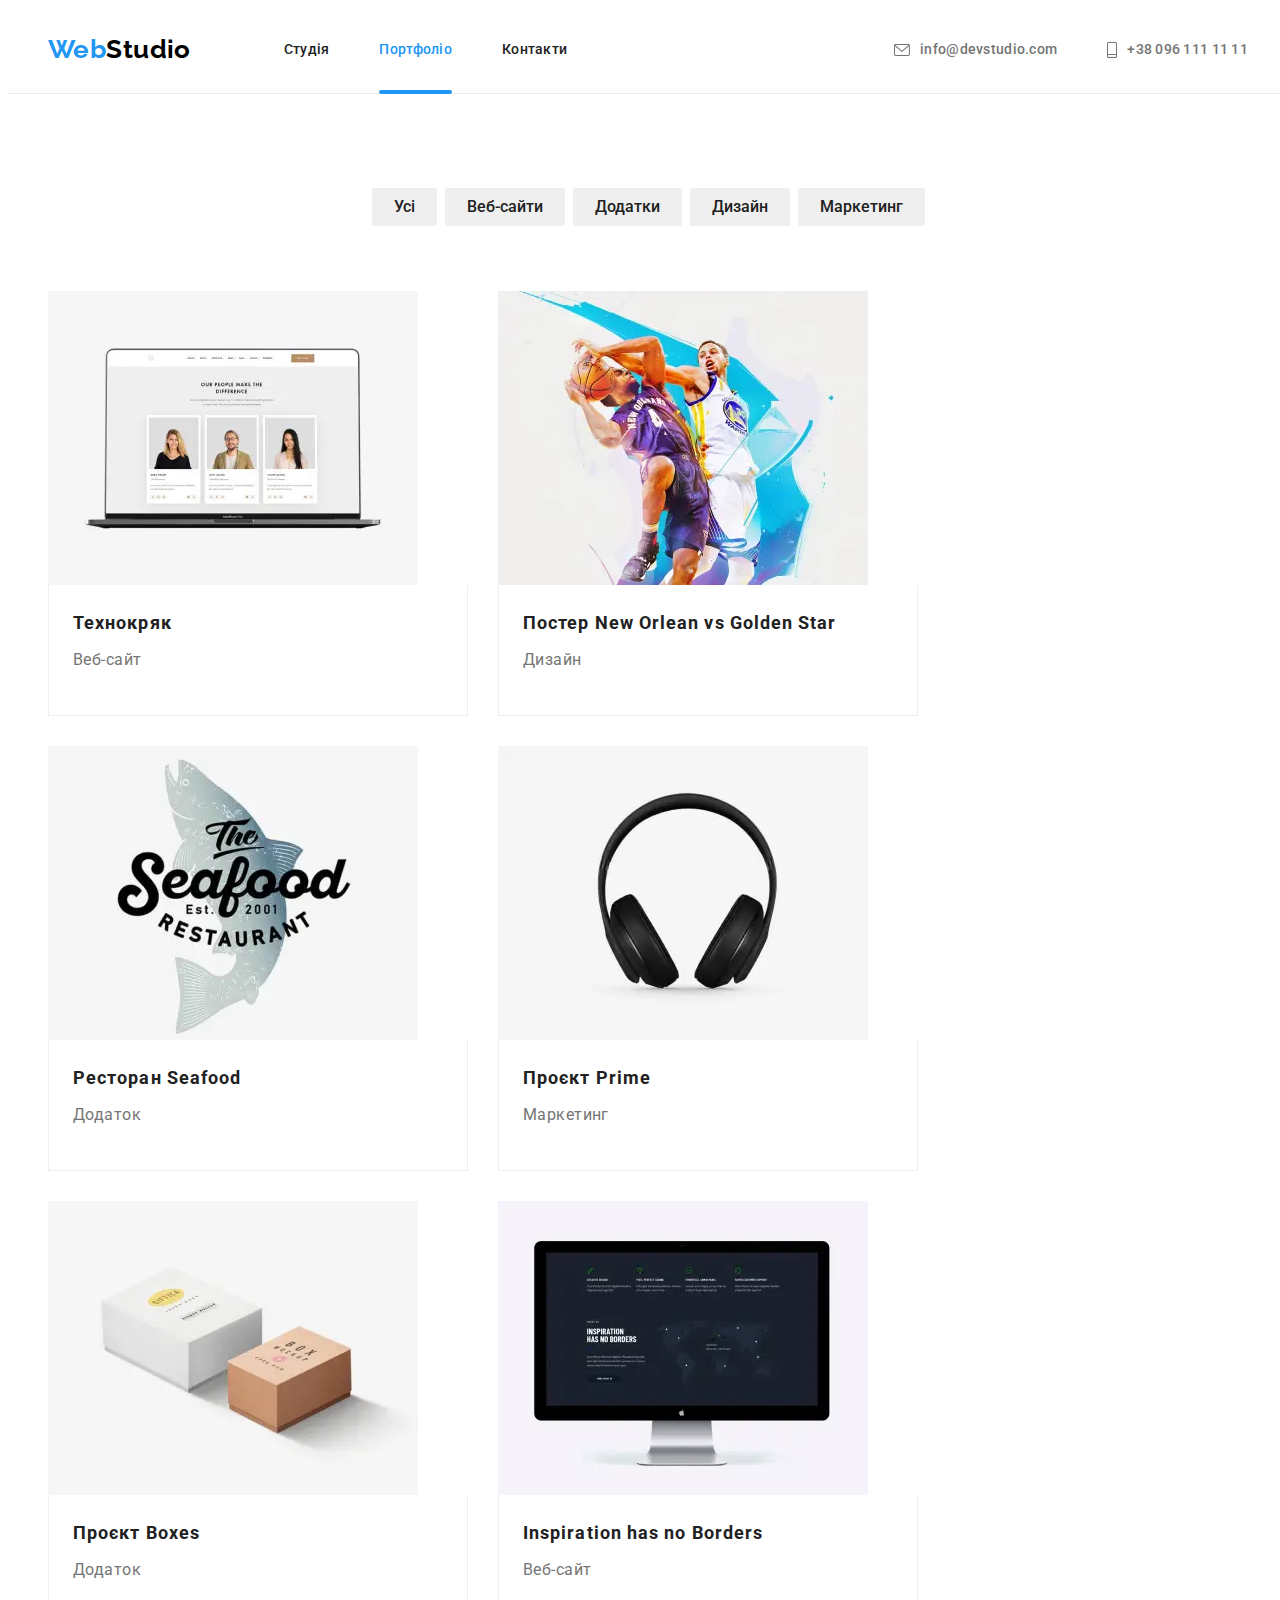
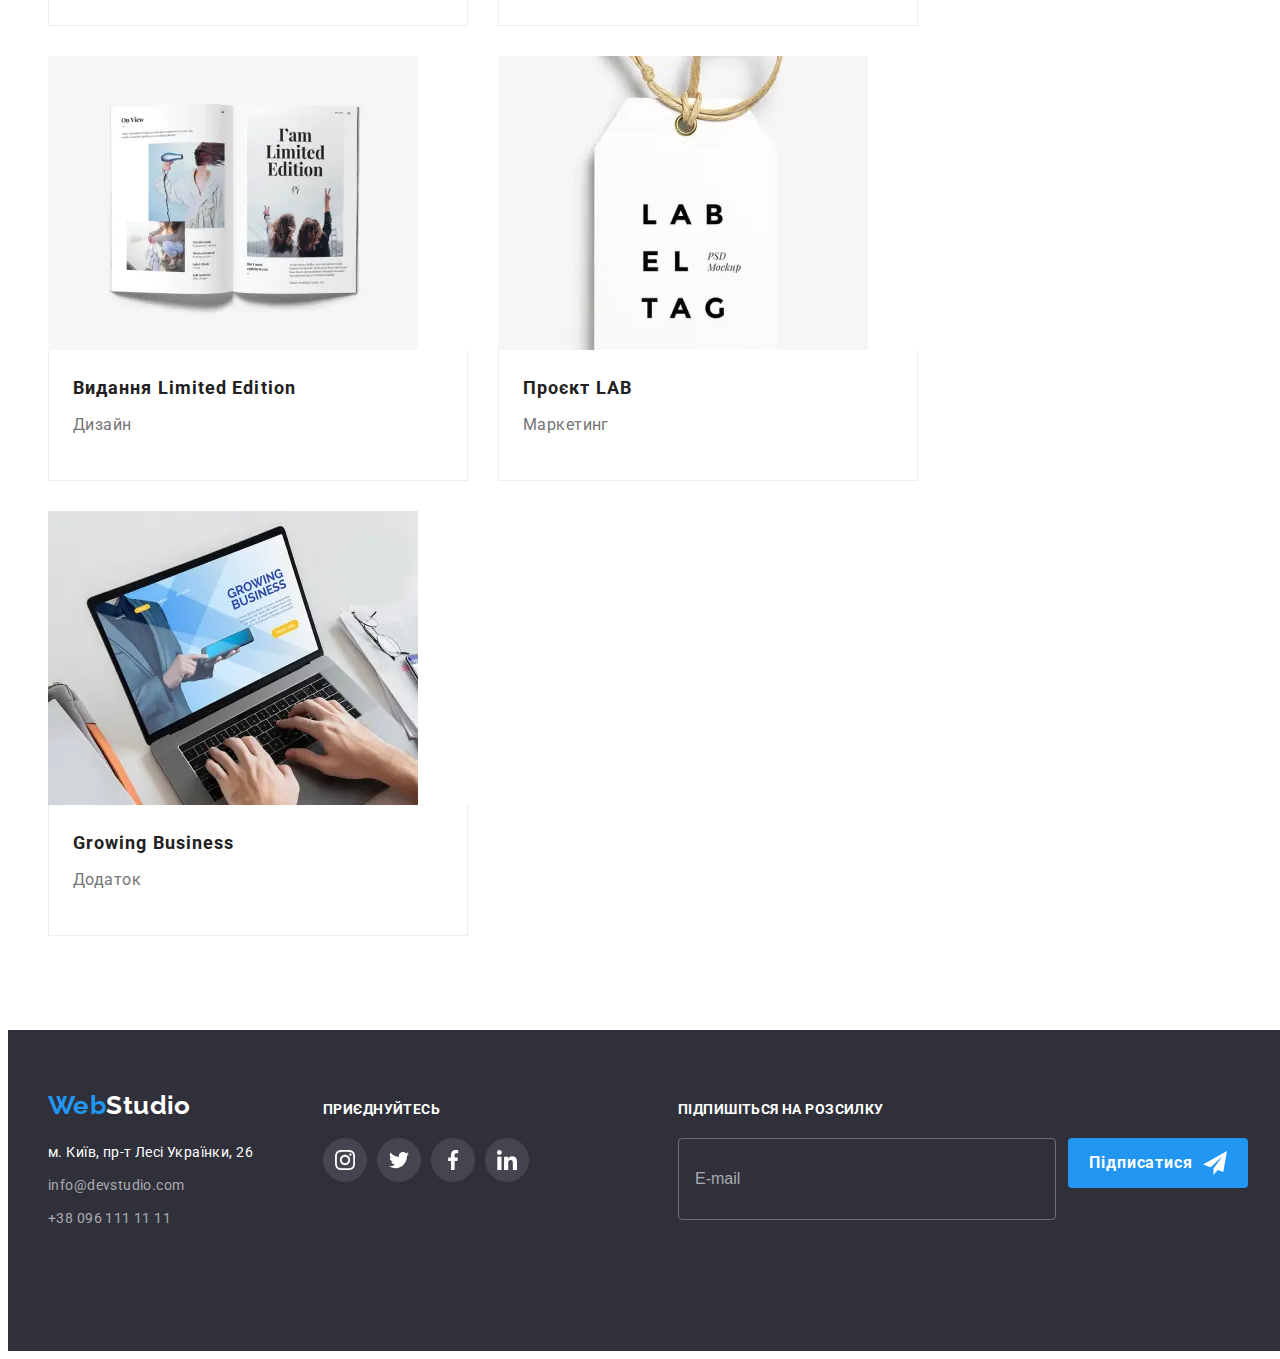
==== commit 9855744e: "added corections" ====
--- a/portfolio.html
+++ b/portfolio.html
@@ -65,7 +65,7 @@
                 </button>
                 <ul class="menu-list list">
                     <li class="menu-list__item"><a class="menu__link link" href="./index.html">Студія</a></li>
-                    <li class="menu-list__item"><a class="menu__link link" href="./portfolio.html">Портфоліо</a></li>
+                    <li class="menu-list__item"><a class="menu__link link current" href="./portfolio.html">Портфоліо</a></li>
                     <li class="menu-list__item"><a class="menu__link link" href="">Контакти</a></li>
                 </ul>
 
--- a/css/main.min.css
+++ b/css/main.min.css
@@ -1 +1 @@
-:root{--primary-text-color: #757575;--title-text-color: #212121;--accent-color: #2196F3;--primary-white-color: #ffffff;--background-dark: #2F303A;--background-light: #fff;--primary-font-family: "Roboto", sans-serif;--secondary-font-family: "Raleway", sans-serif}.visually-hidden{position:absolute;width:1px;height:1px;margin:-1px;border:0;padding:0;white-space:nowrap;clip-path:inset(100%);clip:rect(0 0 0 0);overflow:hidden}h1,h2,h3,h4,p{margin-top:0;margin-bottom:0}ul{margin-top:0;margin-bottom:0;padding-left:0}img{display:block;max-width:100%}body{width:100%;height:100%;font-family:var(--primary-font-family);letter-spacing:.03em;font-size:14px;background-color:var(--background-light);color:var(--primary-text-color)}.link{text-decoration:none}.list{list-style:none}.container{width:100%;padding-left:15px;padding-right:15px}@media screen and (min-width: 480px){.container{width:480px;margin-left:auto;margin-right:auto}}@media screen and (min-width: 768px){.container{width:768px}}@media screen and (min-width: 1200px){.container{width:1200px}}.section{padding-top:60px;padding-bottom:60px}@media screen and (min-width: 1200px){.section{padding-top:94px;padding-bottom:94px}}.section-team{background-color:#f5f4fa}.section-work{padding-bottom:94px}.title-section{font-size:28px;font-weight:700;line-height:1.17;text-align:center;color:var(--title-text-color)}@media screen and (min-width: 1200px){.title-section{font-size:36px;font-weight:700;line-height:1.17}}.header{position:relative;padding-top:10px;padding-bottom:10px;border-bottom:1px solid #ececec}@media screen and (min-width: 768px){.header{padding-top:21px;padding-bottom:21px}}@media screen and (min-width: 1200px){.header{padding-top:24px;padding-bottom:25px}}.header-container{display:flex;justify-content:space-between;align-items:center}.header-logo{font-size:24px;font-weight:700;line-height:1.17;font-family:var(--secondary-font-family);color:#000}@media screen and (min-width: 768px){.header-logo{margin-right:87px}}@media screen and (min-width: 1200px){.header-logo{margin-right:93px;font-size:26px;font-weight:700;line-height:1.38}}.part-logo{color:var(--accent-color)}.nav{display:flex;align-items:center}.nav-list{display:flex;justify-content:space-between}.nav-list__item:not(:last-child){margin-right:50px}.nav__link{display:block;color:var(--title-text-color);font-family:inherit;font-size:14px;font-weight:500;line-height:1.14;letter-spacing:.02em;transition-property:color;transition-duration:250ms;transition-timing-function:cubic-bezier(0.4, 0, 0.2, 1);transition-delay:0ms}.nav__link:hover,.nav__link:focus{color:var(--accent-color)}.current{position:relative;color:var(--accent-color)}.current::after{position:absolute;top:46px;left:0;content:" ";display:block;width:100%;height:4px;border-radius:2px;background-color:var(--accent-color)}@media screen and (min-width: 1200px){.current::after{top:48px}}.contacts{display:flex;margin-left:78px}@media screen and (min-width: 1200px){.contacts{margin-left:auto}}.contact{display:flex;align-items:center;transition-property:color;transition-duration:250ms;transition-timing-function:cubic-bezier(0.4, 0, 0.2, 1);transition-delay:0ms;color:inherit;font-weight:500;line-height:1.1;letter-spacing:.02em}.contact__mail{margin-right:50px}.contact:hover,.contact:focus{color:var(--accent-color)}.contact__icon{margin-right:10px;fill:currentColor}@media screen and (min-width: 768px){.mobile-menu{display:none}.mobile-open-btn{display:none}}@media screen and (max-width: 1199px){.contacts{display:flex;flex-direction:column;margin-left:78px}.contact{display:flex;align-items:center;color:inherit;font-size:12px;font-weight:500;line-height:1.17;letter-spacing:.02em}.contact__mail{margin-bottom:10px}.contact:hover,.contact:focus{color:var(--accent-color)}.contact__icon{margin-right:10px;fill:currentColor}}@media screen and (max-width: 767px){.nav-list{display:none}.contacts{display:none}.mobile-menu__container{position:relative;padding-top:48px;padding-left:40px;padding-bottom:48px}.mobile-menu{position:absolute;top:0;left:0;width:100%;height:100vh;z-index:2;overflow:auto;position:fixed;background-color:#fff;opacity:0;visibility:hidden;pointer-events:none}.mobile-menu.is-open{opacity:1;visibility:visible;pointer-events:auto}.mobile-open-btn{padding:0px;display:flex;justify-content:center;align-items:center;background-color:rgba(0,0,0,0);border:none}.mobile-open-btn:hover,.mobile-open-btn:focus{fill:var(--accent-color)}.mobile-close-btn{position:absolute;top:10px;right:15px;padding:0;background-color:rgba(0,0,0,0);border:none;transition-property:color;transition-duration:250ms;transition-timing-function:cubic-bezier(0.4, 0, 0.2, 1);transition-delay:0ms}.mobile-close-btn:hover,.mobile-close-btn:focus{fill:var(--accent-color)}.menu-list{margin-bottom:306px}.menu-list__item:not(:last-child){margin-bottom:32px}.menu__link{color:var(--title-text-color);font-family:inherit;font-size:40px;font-weight:500;line-height:1.17;transition-property:color;transition-duration:250ms;transition-timing-function:cubic-bezier(0.4, 0, 0.2, 1);transition-delay:0ms}.menu__link:hover,.menu__link:focus{color:var(--accent-color)}.menu-contact__icon{margin-bottom:32px}.menu-contacts{margin-bottom:64px}.menu-contact__tel{font-family:inherit;font-size:34px;font-weight:500;line-height:1.17;color:var(--accent-color)}.menu-contact__mail{font-family:inherit;font-size:24px;font-weight:500;line-height:1.17;color:inherit}.menu-social{display:flex;align-items:center}.menu-social__link{display:inline-block;font-size:18px;font-weight:500;line-height:1.22;color:var(--accent-color)}.menu-social__item:not(:last-child)::after{content:"";margin-left:10px;margin-right:10px;width:22px;height:0;border:1px solid rgba(33,33,33,.2);transform:rotate(90deg)}}.hero{padding-top:118px;padding-bottom:118px;margin-right:auto;margin-left:auto;text-align:center;background-image:linear-gradient(rgba(47, 48, 58, 0.4), rgba(47, 48, 58, 0.4)),url(../images/hw-8/hero-img.jpg);background-size:cover;background-color:#c4c4c4}@media(min-device-pixel-ratio: 2),(min-resolution: 192dpi),(min-resolution: 2dppx){.hero{background-image:linear-gradient(rgba(47, 48, 58, 0.4), rgba(47, 48, 58, 0.4)),url(../images/hw-8/hero-img@2x.jpg)}}.hero-title{max-width:360px;margin:auto;font-size:26px;font-weight:900;line-height:1.62;text-align:center;letter-spacing:.06em;text-transform:uppercase;color:var(--primary-white-color)}.main-button{min-width:200px;padding:10px 24px;margin-top:30px;font-family:inherit;font-size:16px;font-weight:700;line-height:1.88;text-align:center;letter-spacing:.06em;border:rgba(0,0,0,0);border-radius:4px;color:var(--primary-white-color);background-color:var(--accent-color);cursor:pointer;transition-property:background-color;transition-duration:250ms;transition-timing-function:cubic-bezier(0.4, 0, 0.2, 1);transition-delay:0ms}.main-button:hover,.main-button:focus{background-color:#188ce8}@media screen and (min-width: 768px){.hero{background-image:linear-gradient(rgba(47, 48, 58, 0.4), rgba(47, 48, 58, 0.4)),url(../images/hw-8/hero-tablet.jpg);background-size:cover;background-color:#c4c4c4}}@media screen and (min-width: 768px)and (min-device-pixel-ratio: 2),screen and (min-width: 768px)and (min-resolution: 192dpi),screen and (min-width: 768px)and (min-resolution: 2dppx){.hero{background-image:linear-gradient(rgba(47, 48, 58, 0.4), rgba(47, 48, 58, 0.4)),url(../images/hw-8/hero-tablet@2x.jpg)}}@media screen and (min-width: 1200px){.hero{max-width:1600px;padding-top:200px;padding-bottom:200px;background-image:linear-gradient(rgba(47, 48, 58, 0.4), rgba(47, 48, 58, 0.4)),url(../images/hw-8/hero-desktop.jpg);background-size:cover;background-color:#c4c4c4}}@media screen and (min-width: 1200px)and (min-device-pixel-ratio: 2),screen and (min-width: 1200px)and (min-resolution: 192dpi),screen and (min-width: 1200px)and (min-resolution: 2dppx){.hero{background-image:linear-gradient(rgba(47, 48, 58, 0.4), rgba(47, 48, 58, 0.4)),url(../images/hw-8/hero-desktop@2x.jpg)}}@media screen and (min-width: 1200px){.hero-title{max-width:696px;margin:auto;font-size:44px;font-weight:900;line-height:1.36}}@media screen and (min-width: 1200px){.main-button{min-width:216px;padding:10px 30px}}.features-icon{display:flex;justify-content:center;align-items:center;height:120px;background-color:#f5f4fa}@media screen and (max-width: 767px){.features-list__item:not(:last-child){margin-bottom:30px}}.title-list{margin-top:30px;font-size:14px;font-weight:700;line-height:1.17;text-transform:uppercase;text-align:center;color:var(--title-text-color)}.decription{font-size:14px;font-weight:400;line-height:1.71;margin-top:10px}@media screen and (min-width: 768px){.features-list{display:flex;flex-wrap:wrap;margin:-15px}.features-list__item{width:calc((100% - 60px)/2);margin:15px}.features-icon{display:flex;justify-content:center;align-items:center;height:120px;background-color:#f5f4fa}.title-list{text-align:left}}@media screen and (min-width: 1200px){.features-list{margin:-15px}.features-list__item{width:calc((100% - 120px)/4);margin:15px}}@media screen and (max-width: 1199px){.section-work{display:none}}.work-list{display:flex;margin-top:50px;margin-right:-30px}.work-list__item{position:relative;margin-right:30px}.desc-overlay{position:absolute;bottom:0;left:0;width:100%;height:70px;display:flex;justify-content:center;align-items:center;background-color:rgba(47,48,58,.8);color:var(--primary-white-color);text-transform:uppercase;font-weight:700;font-size:14px;line-height:1.2}.title-card{font-size:16px;font-weight:500;line-height:1.17;text-align:center;color:var(--title-text-color)}.list-card{display:flex;flex-wrap:wrap;margin-top:30px}@media screen and (min-width: 768px){.list-card{gap:30px}}@media screen and (min-width: 1200px){.list-card{margin-top:50px}}.list-card__item{box-shadow:0px 1px 3px rgba(0,0,0,.12),0px 1px 1px rgba(0,0,0,.14),0px 2px 1px rgba(0,0,0,.2);border-radius:0px 0px 4px 4px;background-color:#fff}@media screen and (max-width: 767px){.list-card__item{margin-bottom:30px}}@media screen and (min-width: 768px){.list-card__item{width:calc((100% - 30px)/2)}}@media screen and (min-width: 1200px){.list-card__item{width:calc((100% - 90px)/4)}}.list-card-desc{padding-top:30px;padding-bottom:24px;padding-left:auto;padding-right:auto}.desc-card{margin-top:10px;font-size:16px;font-weight:400;line-height:1.17;text-align:center}.social-list{margin-top:16px;display:flex;justify-content:center}.social-list__item:not(:last-child){margin-right:10px}.social-list__link{display:flex;align-items:center;justify-content:center;width:44px;height:44px;background-color:var(--primary-white-color);border-radius:50%;transition-property:background-color;transition-duration:250ms;transition-timing-function:cubic-bezier(0.4, 0, 0.2, 1);transition-delay:0ms}.social-list__link:hover,.social-list__link:focus{background-color:var(--accent-color)}.social-list__icon{fill:#afb1b8}@media screen and (min-width: 1200px){.social-list__icon{transition-property:fill;transition-duration:250ms;transition-timing-function:cubic-bezier(0.4, 0, 0.2, 1);transition-delay:0ms}.social-list__link:hover .social-list__icon,.social-list__link:focus .social-list__icon{fill:var(--primary-white-color)}}.clients-list{display:flex;flex-wrap:wrap;margin-top:30px;margin-right:-15px;margin-left:-15px;color:#afb1b8}@media screen and (min-width: 1200px){.clients-list{flex-wrap:nowrap;margin-top:50px}}.clients-list__item{width:calc((100% - 60px)/2);margin:15px}@media screen and (min-width: 768px){.clients-list__item{width:calc((100% - 90px)/3)}}.clients-list__link{display:flex;height:92px;justify-content:center;align-items:center;border:1px solid #afb1b8;border-radius:4px;transition-duration:250ms;transition-property:border;transition-timing-function:cubic-bezier(0.4, 0, 0.2, 1);transition-delay:0ms}.clients-list__link:hover,.clients-list__link:focus{border:1px solid var(--accent-color)}@media screen and (min-width: 1200px){.clients-list__link:not(:last-child){margin-right:30px}}.clients-list__icon{fill:#afb1b8;transition-property:fill;transition-duration:250ms;transition-timing-function:cubic-bezier(0.4, 0, 0.2, 1);transition-delay:0ms}.clients-list__link:hover .clients-list__icon,.clients-list__link:focus .clients-list__icon{fill:var(--accent-color)}.button{padding:6px 22px;border:rgba(0,0,0,0);font-family:inherit;font-size:16px;font-weight:500;line-height:1.63;text-align:center;color:var(--title-text-color);cursor:pointer;border-radius:4px;transition:background-color 250ms cubic-bezier(0.4, 0, 0.2, 1),color 250ms cubic-bezier(0.4, 0, 0.2, 1),box-shadow 250ms cubic-bezier(0.4, 0, 0.2, 1)}.button:hover,.button:focus{color:var(--primary-white-color);background-color:var(--accent-color);box-shadow:0px 3px 1px rgba(0,0,0,.1),0px 1px 2px rgba(0,0,0,.08),0px 2px 2px rgba(0,0,0,.12)}.button-list{display:flex;flex-wrap:wrap;justify-content:center;margin-bottom:40px}@media screen and (min-width: 768px){.button-list{margin-bottom:30px}}@media screen and (min-width: 1200px){.button-list{margin-bottom:50px}}.button-list__item{background-color:#f5f4fa;margin-bottom:15px}.button-list__item:not(:last-child){margin-right:8px}.projects-list__item{margin-bottom:30px}@media screen and (min-width: 768px){.projects-list{display:flex;flex-wrap:wrap;margin-right:-30px;margin-bottom:-30px}.projects-list__item{margin-right:30px;margin-bottom:30px}}.project-list__link{display:block;transition-property:box-shadow;transition-duration:250ms;transition-timing-function:cubic-bezier(0.4, 0, 0.2, 1);transition-delay:0ms}.project-list__link:hover,.project-list__link:focus{box-shadow:0px 1px 1px rgba(0,0,0,.12),0px 4px 4px rgba(0,0,0,.06),1px 4px 6px rgba(0,0,0,.16)}.project-card{padding:20px 24px;border:1px solid #eee;border-top:none}@media(min-width: 768px)and (max-width: 1199px){.project-card{width:354px}}@media screen and (min-width: 1200px){.project-card{width:370px}}.project-title{margin-bottom:4px;font-size:18px;font-weight:700;line-height:2;letter-spacing:.06em;color:var(--title-text-color)}.project-desc{font-size:16px;font-weight:400;line-height:1.88;color:var(--primary-text-color);margin-bottom:20px}.project-desc-first{margin-bottom:56px}.project-img{position:relative;overflow:hidden}.overlay{position:absolute;top:0;left:0;width:100%;height:100%;background-color:var(--accent-color);color:var(--primary-white-color);opacity:0;transform:translateY(100%);transition:opacity 250ms cubic-bezier(0.4, 0, 0.2, 1),transform 250ms cubic-bezier(0.4, 0, 0.2, 1);padding:63px 24px;font-family:inherit;font-weight:400;font-size:18px;line-height:1.5}.project-list__link:hover .overlay{opacity:1;transform:translateY(0)}.footer{padding-top:60px;padding-bottom:60px;background-color:var(--background-dark)}.footer-logo{font-size:24px;font-weight:700;line-height:1.17;color:var(--primary-white-color);font-family:var(--secondary-font-family)}@media screen and (min-width: 1200px){.footer-logo{font-size:26px}}.address{margin-top:20px;font-style:normal;font-size:14px;font-weight:400;line-height:1.71}.address-list__item:not(:last-child){margin-bottom:8px}@media screen and (min-width: 1200px){.address-list__item:not(:last-child){margin-bottom:9px}}.address-link{color:var(--primary-white-color);transition-property:color;transition-duration:250ms;transition-timing-function:cubic-bezier(0.4, 0, 0.2, 1);transition-delay:0ms}.address-link:hover,.address-link:focus{color:var(--accent-color)}.address-contact-link{color:rgba(255,255,255,.6);transition-property:color;transition-duration:250ms;transition-timing-function:cubic-bezier(0.4, 0, 0.2, 1);transition-delay:0ms}.address-contact-link:hover,.address-contact-link:focus{color:var(--accent-color)}.footer-container{text-align:center}@media screen and (min-width: 1200px){.footer-container{display:flex;align-items:baseline;text-align:left}}@media screen and (min-width: 768px){.tablet__footer-container{display:flex;justify-content:center;text-align:center}}@media screen and (min-width: 1200px){.tablet__footer-container{text-align:left}}.footer-address{margin-bottom:60px}@media screen and (min-width: 768px){.footer-address{margin-right:165px}}@media screen and (min-width: 1200px){.footer-address{margin-right:70px}}.title-social{margin-bottom:20px;font-size:14px;font-weight:700;line-height:1.17;text-transform:uppercase;color:var(--primary-white-color)}.footer-social-list{display:flex;justify-content:center;margin-bottom:60px}.footer-social-list__item:not(:last-child){margin-right:10px}.footer-social-list__link{display:flex;align-items:center;justify-content:center;width:44px;height:44px;color:var(--primary-white-color);background-color:rgba(255,255,255,.1);border-radius:50%;transition-property:background-color;transition-duration:250ms;transition-timing-function:cubic-bezier(0.4, 0, 0.2, 1);transition-delay:0ms}.footer-social-list__link:hover,.footer-social-list__link:focus{background-color:var(--accent-color)}.footer-social-list__icon{fill:currentColor;transition-property:fill;transition-duration:250ms;transition-timing-function:cubic-bezier(0.4, 0, 0.2, 1);transition-delay:0ms}.footer-social-list__link:hover .footer-social-list__icon,.footer-social-list__link:focus .footer-social-list__icon{fill:var(--primary-white-color)}@media screen and (min-width: 1200px){.form-subscription{width:570px;margin-left:auto}.form-field-subscription{display:flex}}.footer-title-subscription{margin-bottom:20px}.title-subscription{font-size:14px;font-weight:700;line-height:1.17;text-transform:uppercase;color:var(--primary-white-color)}.email-subscription__input{width:100%;height:50px;padding-top:15px;padding-left:16px;padding-bottom:15px;border:1px solid rgba(255,255,255,.3);border-radius:4px;color:var(--primary-white-color);background-color:rgba(0,0,0,0);font-size:16px;font-weight:400;line-height:1.25}@media screen and (min-width: 480px){.email-subscription__input{width:450px}}@media screen and (min-width: 1200px){.email-subscription__input{width:358px}}.email-subscription__input::placeholder{color:rgba(255,255,255,.6)}.email-subscription__input:focus{outline:none}.btn-subscription{display:flex;align-items:center;justify-content:center;width:200px;height:50px;font-family:inherit;font-size:16px;font-weight:700;line-height:1.88;text-align:center;letter-spacing:.06em;background-color:#2196f3;color:var(--primary-white-color);border:rgba(0,0,0,0);border-radius:4px}@media screen and (max-width: 1199px){.btn-subscription{margin-top:20px;margin-right:auto;margin-left:auto}}@media screen and (min-width: 1200px){.btn-subscription{margin-left:12px}}.img-subscription{fill:var(--primary-white-color);margin-left:12px}@media screen and (min-width: 10px){.img-subscription{margin-left:10px}}.backdrop{position:fixed;top:0;left:0;width:100%;height:100%;background:rgba(47,48,58,.4);opacity:1;transition:opacity 250ms cubic-bezier(0.4, 0, 0.2, 1),visibility 250ms cubic-bezier(0.4, 0, 0.2, 1),scale 250ms cubic-bezier(0.4, 0, 0.2, 1)}.backdrop.is-hidden{opacity:0;scale:1.5;visibility:hidden;pointer-events:none}.modal{position:absolute;top:50%;left:50%;transform:translate(-50%, -50%);width:450px;height:609px;padding:40px;background-color:var(--primary-white-color)}@media screen and (min-width: 1200px){.modal{width:528px;height:581px}}.modal__btn_close{position:absolute;top:8px;right:8px;display:flex;align-items:center;justify-content:center;width:30px;height:30px;padding:0;background-color:rgba(0,0,0,0);border-radius:50%;border:1px solid rgba(0,0,0,.1);cursor:pointer}.modal__btn_close:focus{fill:var(--accent-color)}.contact-title-form{display:block;margin-bottom:12px;font-size:20px;font-weight:700;line-height:1.5;text-align:center;color:var(--title-text-color)}@media screen and (min-width: 1200px){.contact-title-form{line-height:1.2}}.form-field{display:block}.form-field__name{display:block;margin-bottom:4px;font-size:12px;font-weight:400;line-height:1.17;letter-spacing:.01em}.contact-form-wrapper{position:relative;margin-bottom:10px;display:block}.contact-form__input{width:100%;height:40px;padding-left:40px;border:1px solid rgba(33,33,33,.2);border-radius:4px;transition:border-color 250ms cubic-bezier(0.4, 0, 0.2, 1)}.contact-form__input:focus{outline:none;border-color:#2196f3}.contact-form__img{position:absolute;top:50%;left:12px;transform:translateY(-50%);transition:fill 250ms cubic-bezier(0.4, 0, 0.2, 1)}.contact-form__input:focus+.contact-form__img{fill:var(--accent-color)}.contact-form__message{display:block;width:100%;height:120px;margin-bottom:20px;padding:12px 16px;letter-spacing:.01em;font-size:14px;font-weight:400;line-height:1.17;font-size:12px;resize:none;border:1px solid rgba(33,33,33,.2);border-radius:4px;transition:border-color 250ms cubic-bezier(0.4, 0, 0.2, 1)}@media screen and (min-width: 1200px){.contact-form__message{font-size:12px;font-weight:400;line-height:1.17}}.contact-form__message:focus{outline:none;border-color:#2196f3}.contact-form__message::placeholder{color:rgba(117,117,117,.5)}.contact-form-checkbox{margin-bottom:30px;display:flex;justify-content:center}.contact-form-checkbox__label{display:flex;align-items:center;font-size:12px;font-weight:400;line-height:1.17;color:var(--primary-text-color)}@media screen and (min-width: 1200px){.contact-form-checkbox__label{font-size:14px;font-weight:400;line-height:1.71}}.contact-form-checkbox__label::before{display:inline-block;content:"";width:16px;height:15px;border:2px solid #212121;border-radius:2px;margin-right:8px}.contact-checkbox__input:checked+.contact-form-checkbox__label::before{background-image:url(../images/hw-6/Vector.svg);background-color:#2196f3;background-size:contain;background-repeat:no-repeat;background-position:50% 50%;border-color:#2196f3}.contact-checkbox__link{color:var(--accent-color);margin-left:5px}.contact-btn_submit{display:block;margin:0 auto;padding:10px 30px;width:200px;height:50px;font-family:inherit;font-size:16px;font-weight:700;line-height:1.88;text-align:center;letter-spacing:.06em;border:rgba(0,0,0,0);border-radius:4px;color:var(--primary-white-color);background-color:var(--accent-color);cursor:pointer;transition-property:background-color;transition-duration:250ms;transition-timing-function:cubic-bezier(0.4, 0, 0.2, 1);transition-delay:0ms}/*# sourceMappingURL=main.min.css.map */+:root{--primary-text-color: #757575;--title-text-color: #212121;--accent-color: #2196F3;--primary-white-color: #ffffff;--background-dark: #2F303A;--background-light: #fff;--primary-font-family: "Roboto", sans-serif;--secondary-font-family: "Raleway", sans-serif}.visually-hidden{position:absolute;width:1px;height:1px;margin:-1px;border:0;padding:0;white-space:nowrap;clip-path:inset(100%);clip:rect(0 0 0 0);overflow:hidden}h1,h2,h3,h4,p{margin-top:0;margin-bottom:0}ul{margin-top:0;margin-bottom:0;padding-left:0}img{display:block;max-width:100%}body{width:100%;height:100%;font-family:var(--primary-font-family);letter-spacing:.03em;font-size:14px;background-color:var(--background-light);color:var(--primary-text-color)}.link{text-decoration:none}.list{list-style:none}.container{width:100%;padding-left:15px;padding-right:15px}@media screen and (min-width: 480px){.container{width:480px;margin-left:auto;margin-right:auto}}@media screen and (min-width: 768px){.container{width:768px}}@media screen and (min-width: 1200px){.container{width:1200px}}.section{padding-top:60px;padding-bottom:60px}@media screen and (min-width: 1200px){.section{padding-top:94px;padding-bottom:94px}}.section-team{background-color:#f5f4fa}.section-work{padding-bottom:94px}.title-section{font-size:28px;font-weight:700;line-height:1.17;text-align:center;color:var(--title-text-color)}@media screen and (min-width: 1200px){.title-section{font-size:36px;font-weight:700;line-height:1.17}}.header{position:relative;padding-top:10px;padding-bottom:10px;border-bottom:1px solid #ececec}@media screen and (min-width: 768px){.header{padding-top:21px;padding-bottom:21px}}@media screen and (min-width: 1200px){.header{padding-top:24px;padding-bottom:25px}}.header-container{display:flex;justify-content:space-between;align-items:center}.header-logo{font-size:24px;font-weight:700;line-height:1.17;font-family:var(--secondary-font-family);color:#000}@media screen and (min-width: 768px){.header-logo{margin-right:87px}}@media screen and (min-width: 1200px){.header-logo{margin-right:93px;font-size:26px;font-weight:700;line-height:1.38}}.part-logo{color:var(--accent-color)}.nav{display:flex;align-items:center}.nav-list{display:flex;justify-content:space-between}.nav-list__item:not(:last-child){margin-right:50px}.nav__link{display:block;color:var(--title-text-color);font-family:inherit;font-size:14px;font-weight:500;line-height:1.14;letter-spacing:.02em;transition-property:color;transition-duration:250ms;transition-timing-function:cubic-bezier(0.4, 0, 0.2, 1);transition-delay:0ms}.nav__link:hover,.nav__link:focus{color:var(--accent-color)}.menu__link{color:var(--title-text-color);font-family:inherit;font-size:40px;font-weight:500;line-height:1.17;transition-property:color;transition-duration:250ms;transition-timing-function:cubic-bezier(0.4, 0, 0.2, 1);transition-delay:0ms}.menu__link:hover,.menu__link:focus{color:var(--accent-color)}.current{color:var(--accent-color)}@media screen and (min-width: 768px){.current{position:relative}.current::after{position:absolute;top:46px;left:0;content:" ";display:block;width:100%;height:4px;border-radius:2px;background-color:var(--accent-color)}}@media screen and (min-width: 768px)and (min-width: 1200px){.current::after{top:48px}}.contacts{display:flex;margin-left:78px}@media screen and (min-width: 1200px){.contacts{margin-left:auto}}.contact{display:flex;align-items:center;transition-property:color;transition-duration:250ms;transition-timing-function:cubic-bezier(0.4, 0, 0.2, 1);transition-delay:0ms;color:inherit;font-weight:500;line-height:1.1;letter-spacing:.02em}.contact__mail{margin-right:50px}.contact:hover,.contact:focus{color:var(--accent-color)}.contact__icon{margin-right:10px;fill:currentColor}@media screen and (min-width: 768px){.mobile-menu{display:none}.mobile-open-btn{display:none}}@media screen and (max-width: 1199px){.contacts{display:flex;flex-direction:column;margin-left:78px}.contact{display:flex;align-items:center;color:inherit;font-size:12px;font-weight:500;line-height:1.17;letter-spacing:.02em}.contact__mail{margin-bottom:10px}.contact:hover,.contact:focus{color:var(--accent-color)}.contact__icon{margin-right:10px;fill:currentColor}}@media screen and (max-width: 767px){.nav-list{display:none}.contacts{display:none}.mobile-menu__container{position:relative;padding-top:48px;padding-left:40px;padding-bottom:48px}.mobile-menu{position:absolute;top:0;left:0;width:100%;height:100vh;z-index:2;overflow:auto;position:fixed;background-color:#fff;opacity:0;visibility:hidden;pointer-events:none}.mobile-menu.is-open{opacity:1;visibility:visible;pointer-events:auto}.mobile-open-btn{padding:0px;display:flex;justify-content:center;align-items:center;background-color:rgba(0,0,0,0);border:none}.mobile-open-btn:hover,.mobile-open-btn:focus{fill:var(--accent-color)}.mobile-close-btn{position:absolute;top:10px;right:15px;padding:0;background-color:rgba(0,0,0,0);border:none;transition-property:color;transition-duration:250ms;transition-timing-function:cubic-bezier(0.4, 0, 0.2, 1);transition-delay:0ms}.mobile-close-btn:hover,.mobile-close-btn:focus{fill:var(--accent-color)}.menu-list{margin-bottom:306px}.menu-list__item:not(:last-child){margin-bottom:32px}.menu-contact__icon{margin-bottom:32px}.menu-contacts{margin-bottom:64px}.menu-contact__tel{font-family:inherit;color:var(--accent-color);font-size:34px;font-weight:500;line-height:1.17}.menu-contact__mail{font-family:inherit;font-size:24px;font-weight:500;line-height:1.17;color:inherit}.menu-social{display:flex;align-items:center}.menu-social__link{display:inline-block;font-size:18px;font-weight:500;line-height:1.22;color:var(--accent-color)}.menu-social__item:not(:last-child)::after{content:"";margin-left:10px;margin-right:10px;width:22px;height:0;border:1px solid rgba(33,33,33,.2);transform:rotate(90deg)}}.hero{padding-top:118px;padding-bottom:118px;margin-right:auto;margin-left:auto;text-align:center;background-image:linear-gradient(rgba(47, 48, 58, 0.4), rgba(47, 48, 58, 0.4)),url(../images/hw-8/hero-img.jpg);background-size:cover;background-color:#c4c4c4}@media(min-device-pixel-ratio: 2),(min-resolution: 192dpi),(min-resolution: 2dppx){.hero{background-image:linear-gradient(rgba(47, 48, 58, 0.4), rgba(47, 48, 58, 0.4)),url(../images/hw-8/hero-img@2x.jpg)}}.hero-title{max-width:360px;margin:auto;font-size:26px;font-weight:900;line-height:1.62;text-align:center;letter-spacing:.06em;text-transform:uppercase;color:var(--primary-white-color)}.main-button{min-width:200px;padding:10px 24px;margin-top:30px;font-family:inherit;font-size:16px;font-weight:700;line-height:1.88;text-align:center;letter-spacing:.06em;border:rgba(0,0,0,0);border-radius:4px;color:var(--primary-white-color);background-color:var(--accent-color);cursor:pointer;transition-property:background-color;transition-duration:250ms;transition-timing-function:cubic-bezier(0.4, 0, 0.2, 1);transition-delay:0ms}.main-button:hover,.main-button:focus{background-color:#188ce8}@media screen and (min-width: 768px){.hero{background-image:linear-gradient(rgba(47, 48, 58, 0.4), rgba(47, 48, 58, 0.4)),url(../images/hw-8/hero-tablet.jpg);background-size:cover;background-color:#c4c4c4}}@media screen and (min-width: 768px)and (min-device-pixel-ratio: 2),screen and (min-width: 768px)and (min-resolution: 192dpi),screen and (min-width: 768px)and (min-resolution: 2dppx){.hero{background-image:linear-gradient(rgba(47, 48, 58, 0.4), rgba(47, 48, 58, 0.4)),url(../images/hw-8/hero-tablet@2x.jpg)}}@media screen and (min-width: 1200px){.hero{max-width:1600px;padding-top:200px;padding-bottom:200px;background-image:linear-gradient(rgba(47, 48, 58, 0.4), rgba(47, 48, 58, 0.4)),url(../images/hw-8/hero-desktop.jpg);background-size:cover;background-color:#c4c4c4}}@media screen and (min-width: 1200px)and (min-device-pixel-ratio: 2),screen and (min-width: 1200px)and (min-resolution: 192dpi),screen and (min-width: 1200px)and (min-resolution: 2dppx){.hero{background-image:linear-gradient(rgba(47, 48, 58, 0.4), rgba(47, 48, 58, 0.4)),url(../images/hw-8/hero-desktop@2x.jpg)}}@media screen and (min-width: 1200px){.hero-title{max-width:696px;margin:auto;font-size:44px;font-weight:900;line-height:1.36}}@media screen and (min-width: 1200px){.main-button{min-width:216px;padding:10px 30px}}.features-icon{display:flex;justify-content:center;align-items:center;height:120px;background-color:#f5f4fa}@media screen and (max-width: 767px){.features-list__item:not(:last-child){margin-bottom:30px}}.title-list{margin-top:30px;font-size:14px;font-weight:700;line-height:1.17;text-transform:uppercase;text-align:center;color:var(--title-text-color)}.decription{font-size:14px;font-weight:400;line-height:1.71;margin-top:10px}@media screen and (min-width: 768px){.features-list{display:flex;flex-wrap:wrap;margin:-15px}.features-list__item{width:calc((100% - 60px)/2);margin:15px}.features-icon{display:flex;justify-content:center;align-items:center;height:120px;background-color:#f5f4fa}.title-list{text-align:left}}@media screen and (min-width: 1200px){.features-list{margin:-15px}.features-list__item{width:calc((100% - 120px)/4);margin:15px}}@media screen and (max-width: 1199px){.section-work{display:none}}.work-list{display:flex;margin-top:50px;margin-right:-30px}.work-list__item{position:relative;margin-right:30px}.desc-overlay{position:absolute;bottom:0;left:0;width:100%;height:70px;display:flex;justify-content:center;align-items:center;background-color:rgba(47,48,58,.8);color:var(--primary-white-color);text-transform:uppercase;font-weight:700;font-size:14px;line-height:1.2}.title-card{font-size:16px;font-weight:500;line-height:1.17;text-align:center;color:var(--title-text-color)}.list-card{display:flex;flex-wrap:wrap;margin-top:30px}@media screen and (min-width: 768px){.list-card{gap:30px}}@media screen and (min-width: 1200px){.list-card{margin-top:50px}}.list-card__item{box-shadow:0px 1px 3px rgba(0,0,0,.12),0px 1px 1px rgba(0,0,0,.14),0px 2px 1px rgba(0,0,0,.2);border-radius:0px 0px 4px 4px;background-color:#fff}@media screen and (max-width: 767px){.list-card__item{margin-bottom:30px}}@media screen and (min-width: 768px){.list-card__item{width:calc((100% - 30px)/2)}}@media screen and (min-width: 1200px){.list-card__item{width:calc((100% - 90px)/4)}}.list-card-desc{padding-top:30px;padding-bottom:24px;padding-left:auto;padding-right:auto}.desc-card{margin-top:10px;font-size:16px;font-weight:400;line-height:1.17;text-align:center}.social-list{margin-top:16px;display:flex;justify-content:center}.social-list__item:not(:last-child){margin-right:10px}.social-list__link{display:flex;align-items:center;justify-content:center;width:44px;height:44px;background-color:var(--primary-white-color);border-radius:50%;transition-property:background-color;transition-duration:250ms;transition-timing-function:cubic-bezier(0.4, 0, 0.2, 1);transition-delay:0ms}.social-list__link:hover,.social-list__link:focus{background-color:var(--accent-color)}.social-list__icon{fill:#afb1b8}@media screen and (min-width: 1200px){.social-list__icon{transition-property:fill;transition-duration:250ms;transition-timing-function:cubic-bezier(0.4, 0, 0.2, 1);transition-delay:0ms}.social-list__link:hover .social-list__icon,.social-list__link:focus .social-list__icon{fill:var(--primary-white-color)}}.clients-list{display:flex;flex-wrap:wrap;margin-top:30px;margin-right:-15px;margin-left:-15px;color:#afb1b8}@media screen and (min-width: 1200px){.clients-list{flex-wrap:nowrap;margin-top:50px}}.clients-list__item{width:calc((100% - 60px)/2);margin:15px}@media screen and (min-width: 768px){.clients-list__item{width:calc((100% - 90px)/3)}}.clients-list__link{display:flex;height:92px;justify-content:center;align-items:center;border:1px solid #afb1b8;border-radius:4px;transition-duration:250ms;transition-property:border;transition-timing-function:cubic-bezier(0.4, 0, 0.2, 1);transition-delay:0ms}.clients-list__link:hover,.clients-list__link:focus{border:1px solid var(--accent-color)}@media screen and (min-width: 1200px){.clients-list__link:not(:last-child){margin-right:30px}}.clients-list__icon{fill:#afb1b8;transition-property:fill;transition-duration:250ms;transition-timing-function:cubic-bezier(0.4, 0, 0.2, 1);transition-delay:0ms}.clients-list__link:hover .clients-list__icon,.clients-list__link:focus .clients-list__icon{fill:var(--accent-color)}.button{padding:6px 22px;border:rgba(0,0,0,0);font-family:inherit;font-size:16px;font-weight:500;line-height:1.63;text-align:center;color:var(--title-text-color);cursor:pointer;border-radius:4px;transition:background-color 250ms cubic-bezier(0.4, 0, 0.2, 1),color 250ms cubic-bezier(0.4, 0, 0.2, 1),box-shadow 250ms cubic-bezier(0.4, 0, 0.2, 1)}.button:hover,.button:focus{color:var(--primary-white-color);background-color:var(--accent-color);box-shadow:0px 3px 1px rgba(0,0,0,.1),0px 1px 2px rgba(0,0,0,.08),0px 2px 2px rgba(0,0,0,.12)}.button-list{display:flex;flex-wrap:wrap;justify-content:center;margin-bottom:40px}@media screen and (min-width: 768px){.button-list{margin-bottom:30px}}@media screen and (min-width: 1200px){.button-list{margin-bottom:50px}}.button-list__item{background-color:#f5f4fa;margin-bottom:15px}.button-list__item:not(:last-child){margin-right:8px}.projects-list__item{margin-bottom:30px}@media screen and (min-width: 768px){.projects-list{display:flex;flex-wrap:wrap;margin-right:-30px;margin-bottom:-30px}.projects-list__item{margin-right:30px;margin-bottom:30px}}.project-list__link{display:block;transition-property:box-shadow;transition-duration:250ms;transition-timing-function:cubic-bezier(0.4, 0, 0.2, 1);transition-delay:0ms}.project-list__link:hover,.project-list__link:focus{box-shadow:0px 1px 1px rgba(0,0,0,.12),0px 4px 4px rgba(0,0,0,.06),1px 4px 6px rgba(0,0,0,.16)}.project-card{padding:20px 24px;border:1px solid #eee;border-top:none}@media(min-width: 768px)and (max-width: 1199px){.project-card{width:354px}}@media screen and (min-width: 1200px){.project-card{width:370px}}.project-title{margin-bottom:4px;font-size:18px;font-weight:700;line-height:2;letter-spacing:.06em;color:var(--title-text-color)}.project-desc{font-size:16px;font-weight:400;line-height:1.88;color:var(--primary-text-color);margin-bottom:20px}@media(min-width: 768px)and (max-width: 1199px){.project-desc-first{margin-bottom:56px}}.project-img{position:relative;overflow:hidden}.overlay{position:absolute;top:0;left:0;width:100%;height:100%;background-color:var(--accent-color);color:var(--primary-white-color);opacity:0;transform:translateY(100%);transition:opacity 250ms cubic-bezier(0.4, 0, 0.2, 1),transform 250ms cubic-bezier(0.4, 0, 0.2, 1);overflow:auto;display:flex;align-items:center;font-family:inherit;font-weight:400;font-size:18px;line-height:1.5}@media screen and (min-width: 480px){.overlay{padding:77px 24px}}@media screen and (min-width: 768px){.overlay{padding:49px 24px 77px 24px}}@media screen and (min-width: 1200px){.overlay{padding:63px 24px}}.project-list__link:hover .overlay{opacity:1;transform:translateY(0)}.footer{padding-top:60px;padding-bottom:60px;background-color:var(--background-dark)}.footer-logo{font-size:24px;font-weight:700;line-height:1.17;color:var(--primary-white-color);font-family:var(--secondary-font-family)}@media screen and (min-width: 1200px){.footer-logo{font-size:26px}}.address{margin-top:20px;font-style:normal;font-size:14px;font-weight:400;line-height:1.71}.address-list__item:not(:last-child){margin-bottom:8px}@media screen and (min-width: 1200px){.address-list__item:not(:last-child){margin-bottom:9px}}.address-link{color:var(--primary-white-color);transition-property:color;transition-duration:250ms;transition-timing-function:cubic-bezier(0.4, 0, 0.2, 1);transition-delay:0ms}.address-link:hover,.address-link:focus{color:var(--accent-color)}.address-contact-link{color:rgba(255,255,255,.6);transition-property:color;transition-duration:250ms;transition-timing-function:cubic-bezier(0.4, 0, 0.2, 1);transition-delay:0ms}.address-contact-link:hover,.address-contact-link:focus{color:var(--accent-color)}.footer-container{text-align:center}@media screen and (min-width: 1200px){.footer-container{display:flex;align-items:baseline;text-align:left}}@media screen and (min-width: 768px){.tablet__footer-container{display:flex;justify-content:center;text-align:center}}@media screen and (min-width: 1200px){.tablet__footer-container{text-align:left;align-items:baseline}}.footer-address{margin-bottom:60px}@media screen and (min-width: 768px){.footer-address{margin-right:165px}}@media screen and (min-width: 1200px){.footer-address{margin-right:70px}}.title-social{margin-bottom:20px;font-size:14px;font-weight:700;line-height:1.17;text-transform:uppercase;color:var(--primary-white-color)}.footer-social-list{display:flex;justify-content:center;margin-bottom:60px}.footer-social-list__item:not(:last-child){margin-right:10px}.footer-social-list__link{display:flex;align-items:center;justify-content:center;width:44px;height:44px;color:var(--primary-white-color);background-color:rgba(255,255,255,.1);border-radius:50%;transition-property:background-color;transition-duration:250ms;transition-timing-function:cubic-bezier(0.4, 0, 0.2, 1);transition-delay:0ms}.footer-social-list__link:hover,.footer-social-list__link:focus{background-color:var(--accent-color)}.footer-social-list__icon{fill:currentColor;transition-property:fill;transition-duration:250ms;transition-timing-function:cubic-bezier(0.4, 0, 0.2, 1);transition-delay:0ms}.footer-social-list__link:hover .footer-social-list__icon,.footer-social-list__link:focus .footer-social-list__icon{fill:var(--primary-white-color)}@media screen and (min-width: 1200px){.form-subscription{width:570px;margin-left:auto}.form-field-subscription{display:flex}}.footer-title-subscription{margin-bottom:20px}.title-subscription{font-size:14px;font-weight:700;line-height:1.17;text-transform:uppercase;color:var(--primary-white-color)}.email-subscription__input{width:100%;height:50px;padding-top:15px;padding-left:16px;padding-bottom:15px;border:1px solid rgba(255,255,255,.3);border-radius:4px;color:var(--primary-white-color);background-color:rgba(0,0,0,0);font-size:16px;font-weight:400;line-height:1.25}@media screen and (min-width: 480px){.email-subscription__input{width:450px}}@media screen and (min-width: 1200px){.email-subscription__input{width:358px}}.email-subscription__input::placeholder{color:rgba(255,255,255,.6)}.email-subscription__input:focus{outline:none}.btn-subscription{display:flex;align-items:center;justify-content:center;width:200px;height:50px;font-family:inherit;font-size:16px;font-weight:700;line-height:1.88;text-align:center;letter-spacing:.06em;background-color:#2196f3;color:var(--primary-white-color);border:rgba(0,0,0,0);border-radius:4px;cursor:pointer}@media screen and (max-width: 1199px){.btn-subscription{margin-top:20px;margin-right:auto;margin-left:auto}}@media screen and (min-width: 1200px){.btn-subscription{margin-left:12px}}.img-subscription{fill:var(--primary-white-color);margin-left:12px}@media screen and (min-width: 10px){.img-subscription{margin-left:10px}}.backdrop{position:fixed;top:0;left:0;width:100%;height:100%;background:rgba(47,48,58,.4);opacity:1;transition:opacity 250ms cubic-bezier(0.4, 0, 0.2, 1),visibility 250ms cubic-bezier(0.4, 0, 0.2, 1),scale 250ms cubic-bezier(0.4, 0, 0.2, 1)}.backdrop.is-hidden{opacity:0;scale:1.5;visibility:hidden;pointer-events:none}.modal{position:absolute;top:50%;left:50%;transform:translate(-50%, -50%);width:100%;padding:40px;background-color:var(--primary-white-color)}@media screen and (min-width: 480px){.modal{width:450px;height:609px}}@media screen and (min-width: 1200px){.modal{width:528px;height:581px}}.modal__btn_close{position:absolute;top:8px;right:8px;display:flex;align-items:center;justify-content:center;width:30px;height:30px;padding:0;background-color:rgba(0,0,0,0);border-radius:50%;border:1px solid rgba(0,0,0,.1);cursor:pointer}.modal__btn_close:focus{fill:var(--accent-color)}.contact-title-form{display:block;margin-bottom:12px;font-size:20px;font-weight:700;line-height:1.5;text-align:center;color:var(--title-text-color)}@media screen and (min-width: 1200px){.contact-title-form{line-height:1.2}}.form-field{display:block}.form-field__name{display:block;margin-bottom:4px;font-size:12px;font-weight:400;line-height:1.17;letter-spacing:.01em}.contact-form-wrapper{position:relative;margin-bottom:10px;display:block}.contact-form__input{width:100%;height:40px;padding-left:40px;border:1px solid rgba(33,33,33,.2);border-radius:4px;transition:border-color 250ms cubic-bezier(0.4, 0, 0.2, 1)}.contact-form__input:focus{outline:none;border-color:#2196f3}.contact-form__img{position:absolute;top:50%;left:12px;transform:translateY(-50%);transition:fill 250ms cubic-bezier(0.4, 0, 0.2, 1)}.contact-form__input:focus+.contact-form__img{fill:var(--accent-color)}.contact-form__message{display:block;width:100%;height:120px;margin-bottom:20px;padding:12px 16px;letter-spacing:.01em;font-size:14px;font-weight:400;line-height:1.17;font-size:12px;resize:none;border:1px solid rgba(33,33,33,.2);border-radius:4px;transition:border-color 250ms cubic-bezier(0.4, 0, 0.2, 1)}@media screen and (min-width: 1200px){.contact-form__message{font-size:12px;font-weight:400;line-height:1.17}}.contact-form__message:focus{outline:none;border-color:#2196f3}.contact-form__message::placeholder{color:rgba(117,117,117,.5)}.contact-form-checkbox{margin-bottom:30px;display:flex;justify-content:center}.contact-form-checkbox__label{display:flex;align-items:center;font-size:12px;font-weight:400;line-height:1.17;color:var(--primary-text-color)}@media screen and (min-width: 1200px){.contact-form-checkbox__label{font-size:14px;font-weight:400;line-height:1.71}}.contact-form-checkbox__label::before{display:inline-block;content:"";width:16px;height:15px;border:2px solid #212121;border-radius:2px;margin-right:8px}.contact-checkbox__input:checked+.contact-form-checkbox__label::before{background-image:url(../images/hw-6/Vector.svg);background-color:#2196f3;background-size:contain;background-repeat:no-repeat;background-position:50% 50%;border-color:#2196f3}.contact-checkbox__link{color:var(--accent-color);margin-left:5px}.contact-btn_submit{display:block;margin:0 auto;padding:10px 30px;width:200px;height:50px;font-family:inherit;font-size:16px;font-weight:700;line-height:1.88;text-align:center;letter-spacing:.06em;border:rgba(0,0,0,0);border-radius:4px;color:var(--primary-white-color);background-color:var(--accent-color);cursor:pointer;transition-property:background-color;transition-duration:250ms;transition-timing-function:cubic-bezier(0.4, 0, 0.2, 1);transition-delay:0ms}/*# sourceMappingURL=main.min.css.map */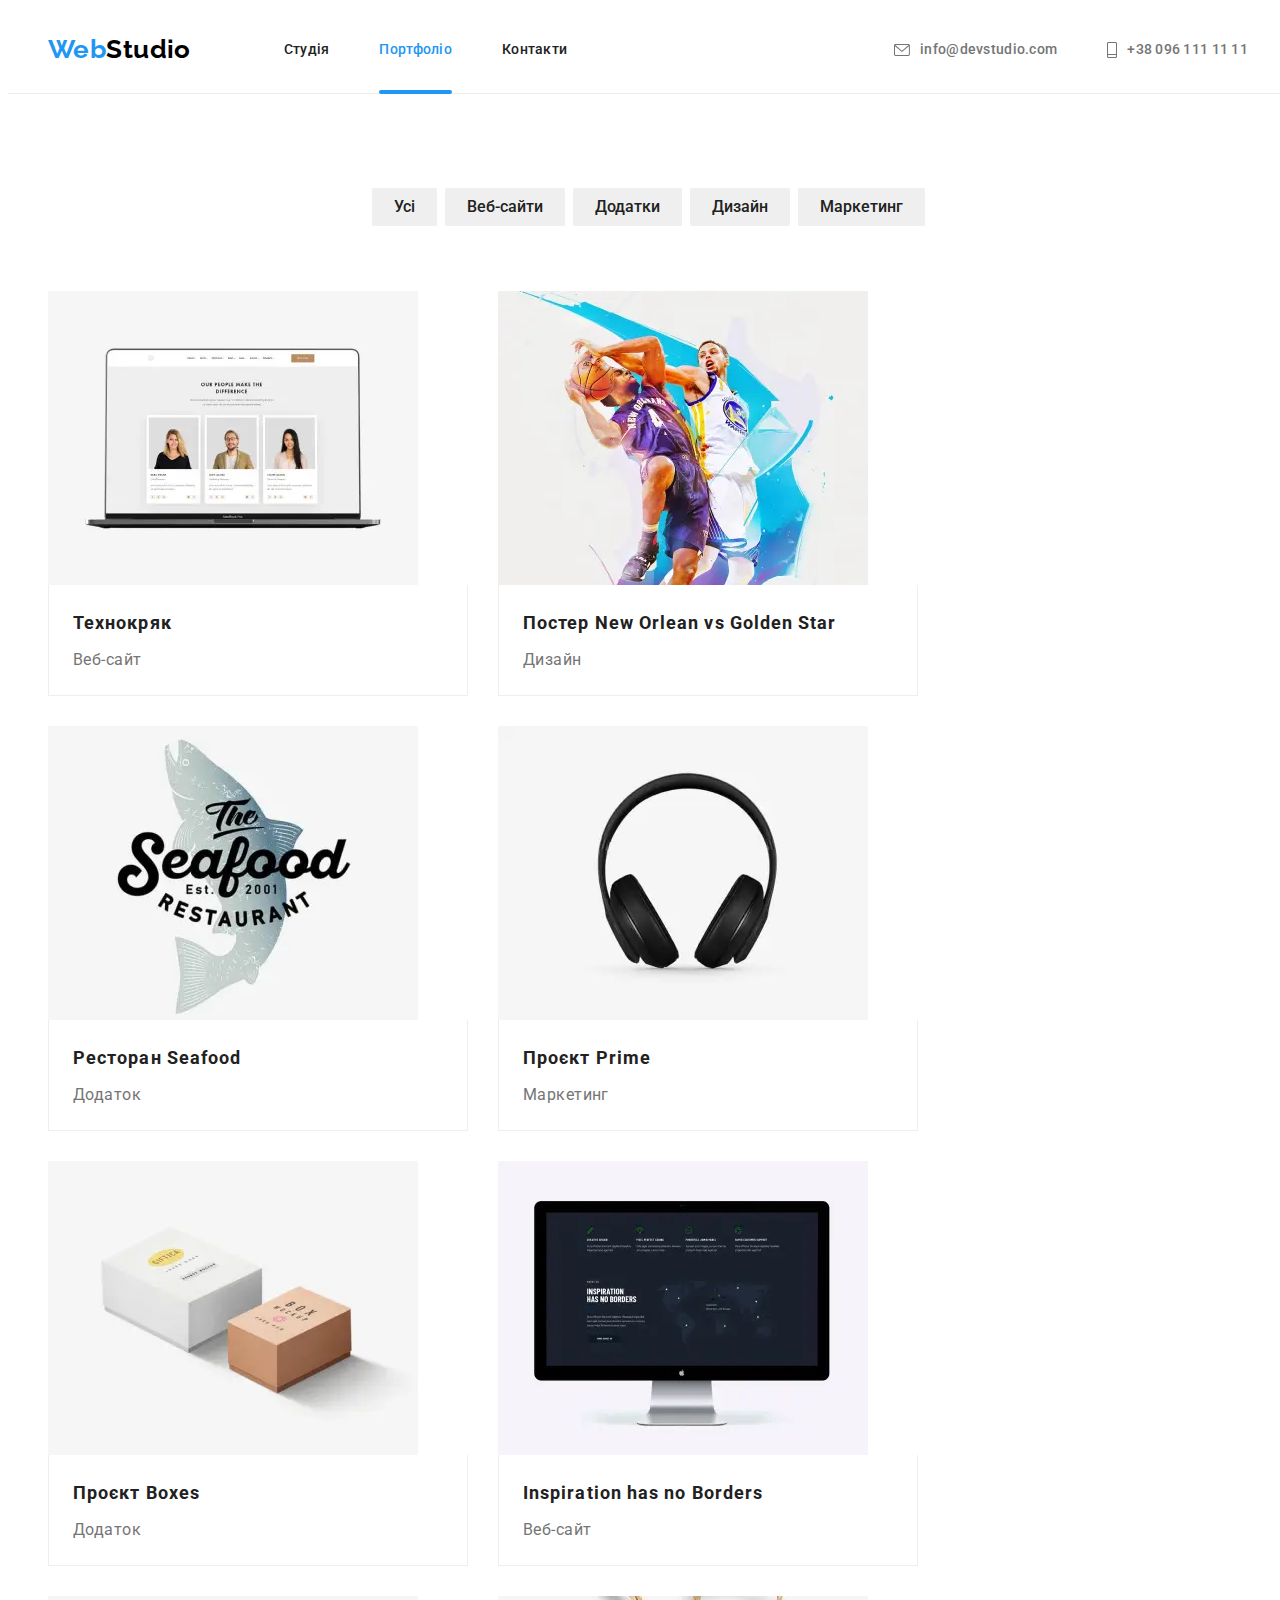
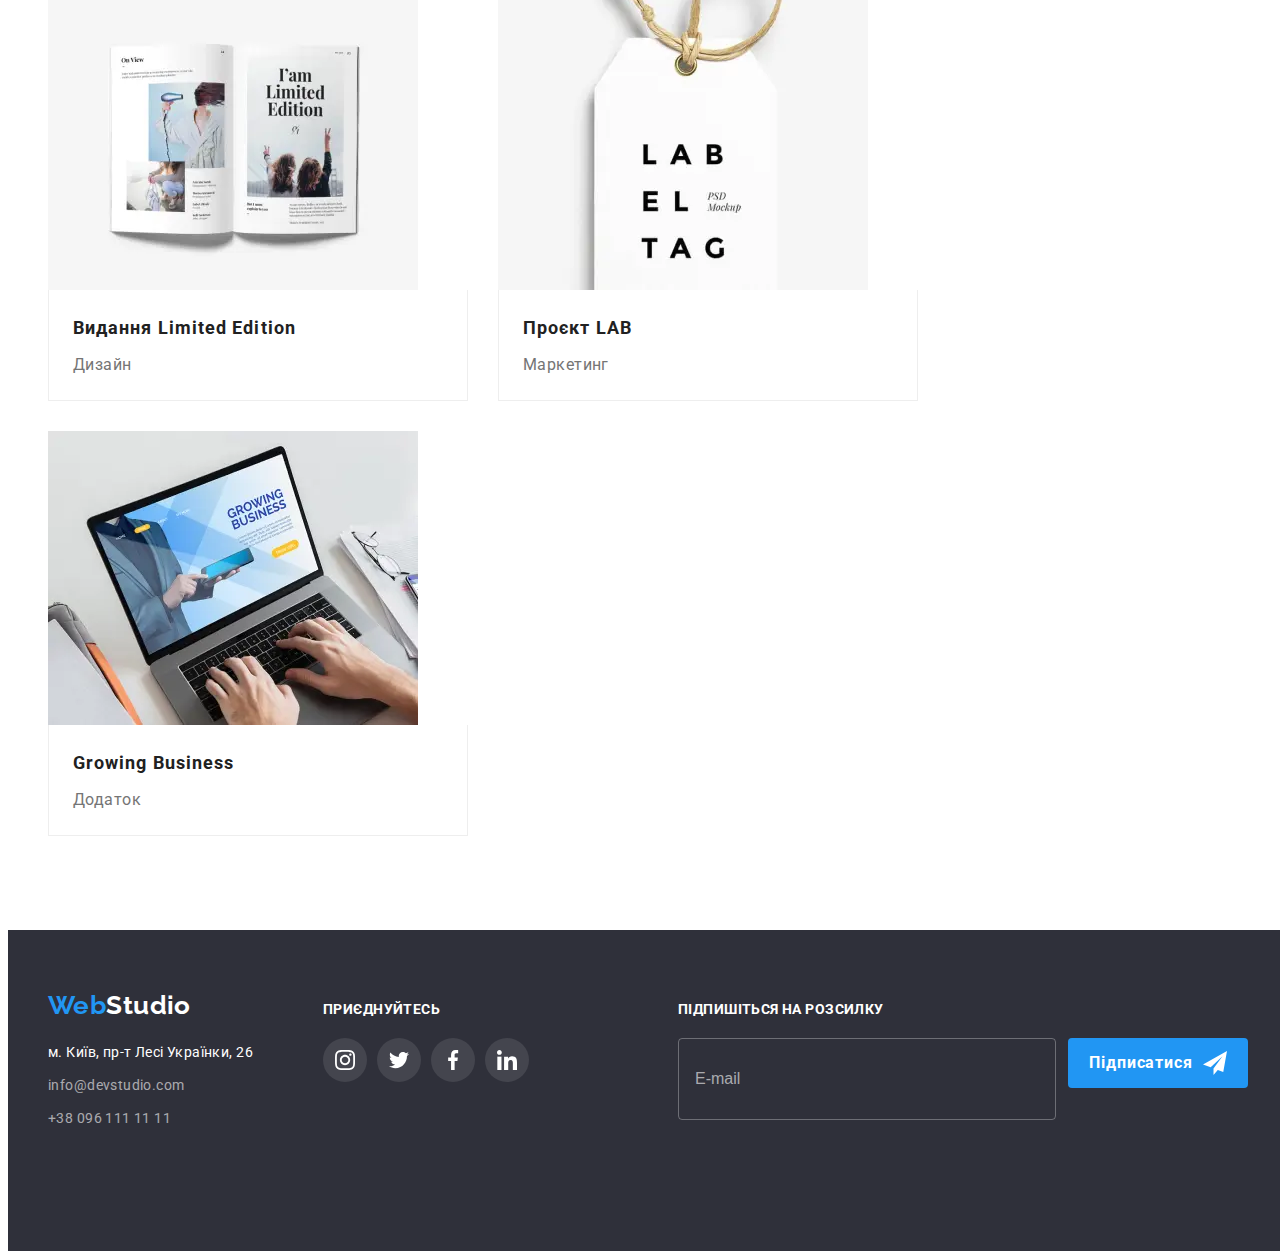
==== commit e0a432b3: "added corections" ====
--- a/portfolio.html
+++ b/portfolio.html
@@ -139,12 +139,16 @@
                                     вичерпні відомості про компанію чи приватну особу.
                                 </div>
                             </div>
-
+                        
+
+                        <!-- <div class="test"> -->
                             <div class="project-card">
                                 <h2 class="project-title"> Технокряк </h2>
                                 <p class="project-desc project-desc-first"> Веб-сайт </p>
                             </div>
                         </a>
+                        <!-- </div> -->
+                    <!-- </div>     -->
                     </li>
 
                     <li class="projects-list__item">
--- a/css/main.min.css
+++ b/css/main.min.css
@@ -1 +1 @@
-:root{--primary-text-color: #757575;--title-text-color: #212121;--accent-color: #2196F3;--primary-white-color: #ffffff;--background-dark: #2F303A;--background-light: #fff;--primary-font-family: "Roboto", sans-serif;--secondary-font-family: "Raleway", sans-serif}.visually-hidden{position:absolute;width:1px;height:1px;margin:-1px;border:0;padding:0;white-space:nowrap;clip-path:inset(100%);clip:rect(0 0 0 0);overflow:hidden}h1,h2,h3,h4,p{margin-top:0;margin-bottom:0}ul{margin-top:0;margin-bottom:0;padding-left:0}img{display:block;max-width:100%}body{width:100%;height:100%;font-family:var(--primary-font-family);letter-spacing:.03em;font-size:14px;background-color:var(--background-light);color:var(--primary-text-color)}.link{text-decoration:none}.list{list-style:none}.container{width:100%;padding-left:15px;padding-right:15px}@media screen and (min-width: 480px){.container{width:480px;margin-left:auto;margin-right:auto}}@media screen and (min-width: 768px){.container{width:768px}}@media screen and (min-width: 1200px){.container{width:1200px}}.section{padding-top:60px;padding-bottom:60px}@media screen and (min-width: 1200px){.section{padding-top:94px;padding-bottom:94px}}.section-team{background-color:#f5f4fa}.section-work{padding-bottom:94px}.title-section{font-size:28px;font-weight:700;line-height:1.17;text-align:center;color:var(--title-text-color)}@media screen and (min-width: 1200px){.title-section{font-size:36px;font-weight:700;line-height:1.17}}.header{position:relative;padding-top:10px;padding-bottom:10px;border-bottom:1px solid #ececec}@media screen and (min-width: 768px){.header{padding-top:21px;padding-bottom:21px}}@media screen and (min-width: 1200px){.header{padding-top:24px;padding-bottom:25px}}.header-container{display:flex;justify-content:space-between;align-items:center}.header-logo{font-size:24px;font-weight:700;line-height:1.17;font-family:var(--secondary-font-family);color:#000}@media screen and (min-width: 768px){.header-logo{margin-right:87px}}@media screen and (min-width: 1200px){.header-logo{margin-right:93px;font-size:26px;font-weight:700;line-height:1.38}}.part-logo{color:var(--accent-color)}.nav{display:flex;align-items:center}.nav-list{display:flex;justify-content:space-between}.nav-list__item:not(:last-child){margin-right:50px}.nav__link{display:block;color:var(--title-text-color);font-family:inherit;font-size:14px;font-weight:500;line-height:1.14;letter-spacing:.02em;transition-property:color;transition-duration:250ms;transition-timing-function:cubic-bezier(0.4, 0, 0.2, 1);transition-delay:0ms}.nav__link:hover,.nav__link:focus{color:var(--accent-color)}.menu__link{color:var(--title-text-color);font-family:inherit;font-size:40px;font-weight:500;line-height:1.17;transition-property:color;transition-duration:250ms;transition-timing-function:cubic-bezier(0.4, 0, 0.2, 1);transition-delay:0ms}.menu__link:hover,.menu__link:focus{color:var(--accent-color)}.current{color:var(--accent-color)}@media screen and (min-width: 768px){.current{position:relative}.current::after{position:absolute;top:46px;left:0;content:" ";display:block;width:100%;height:4px;border-radius:2px;background-color:var(--accent-color)}}@media screen and (min-width: 768px)and (min-width: 1200px){.current::after{top:48px}}.contacts{display:flex;margin-left:78px}@media screen and (min-width: 1200px){.contacts{margin-left:auto}}.contact{display:flex;align-items:center;transition-property:color;transition-duration:250ms;transition-timing-function:cubic-bezier(0.4, 0, 0.2, 1);transition-delay:0ms;color:inherit;font-weight:500;line-height:1.1;letter-spacing:.02em}.contact__mail{margin-right:50px}.contact:hover,.contact:focus{color:var(--accent-color)}.contact__icon{margin-right:10px;fill:currentColor}@media screen and (min-width: 768px){.mobile-menu{display:none}.mobile-open-btn{display:none}}@media screen and (max-width: 1199px){.contacts{display:flex;flex-direction:column;margin-left:78px}.contact{display:flex;align-items:center;color:inherit;font-size:12px;font-weight:500;line-height:1.17;letter-spacing:.02em}.contact__mail{margin-bottom:10px}.contact:hover,.contact:focus{color:var(--accent-color)}.contact__icon{margin-right:10px;fill:currentColor}}@media screen and (max-width: 767px){.nav-list{display:none}.contacts{display:none}.mobile-menu__container{position:relative;padding-top:48px;padding-left:40px;padding-bottom:48px}.mobile-menu{position:absolute;top:0;left:0;width:100%;height:100vh;z-index:2;overflow:auto;position:fixed;background-color:#fff;opacity:0;visibility:hidden;pointer-events:none}.mobile-menu.is-open{opacity:1;visibility:visible;pointer-events:auto}.mobile-open-btn{padding:0px;display:flex;justify-content:center;align-items:center;background-color:rgba(0,0,0,0);border:none}.mobile-open-btn:hover,.mobile-open-btn:focus{fill:var(--accent-color)}.mobile-close-btn{position:absolute;top:10px;right:15px;padding:0;background-color:rgba(0,0,0,0);border:none;transition-property:color;transition-duration:250ms;transition-timing-function:cubic-bezier(0.4, 0, 0.2, 1);transition-delay:0ms}.mobile-close-btn:hover,.mobile-close-btn:focus{fill:var(--accent-color)}.menu-list{margin-bottom:306px}.menu-list__item:not(:last-child){margin-bottom:32px}.menu-contact__icon{margin-bottom:32px}.menu-contacts{margin-bottom:64px}.menu-contact__tel{font-family:inherit;color:var(--accent-color);font-size:34px;font-weight:500;line-height:1.17}.menu-contact__mail{font-family:inherit;font-size:24px;font-weight:500;line-height:1.17;color:inherit}.menu-social{display:flex;align-items:center}.menu-social__link{display:inline-block;font-size:18px;font-weight:500;line-height:1.22;color:var(--accent-color)}.menu-social__item:not(:last-child)::after{content:"";margin-left:10px;margin-right:10px;width:22px;height:0;border:1px solid rgba(33,33,33,.2);transform:rotate(90deg)}}.hero{padding-top:118px;padding-bottom:118px;margin-right:auto;margin-left:auto;text-align:center;background-image:linear-gradient(rgba(47, 48, 58, 0.4), rgba(47, 48, 58, 0.4)),url(../images/hw-8/hero-img.jpg);background-size:cover;background-color:#c4c4c4}@media(min-device-pixel-ratio: 2),(min-resolution: 192dpi),(min-resolution: 2dppx){.hero{background-image:linear-gradient(rgba(47, 48, 58, 0.4), rgba(47, 48, 58, 0.4)),url(../images/hw-8/hero-img@2x.jpg)}}.hero-title{max-width:360px;margin:auto;font-size:26px;font-weight:900;line-height:1.62;text-align:center;letter-spacing:.06em;text-transform:uppercase;color:var(--primary-white-color)}.main-button{min-width:200px;padding:10px 24px;margin-top:30px;font-family:inherit;font-size:16px;font-weight:700;line-height:1.88;text-align:center;letter-spacing:.06em;border:rgba(0,0,0,0);border-radius:4px;color:var(--primary-white-color);background-color:var(--accent-color);cursor:pointer;transition-property:background-color;transition-duration:250ms;transition-timing-function:cubic-bezier(0.4, 0, 0.2, 1);transition-delay:0ms}.main-button:hover,.main-button:focus{background-color:#188ce8}@media screen and (min-width: 768px){.hero{background-image:linear-gradient(rgba(47, 48, 58, 0.4), rgba(47, 48, 58, 0.4)),url(../images/hw-8/hero-tablet.jpg);background-size:cover;background-color:#c4c4c4}}@media screen and (min-width: 768px)and (min-device-pixel-ratio: 2),screen and (min-width: 768px)and (min-resolution: 192dpi),screen and (min-width: 768px)and (min-resolution: 2dppx){.hero{background-image:linear-gradient(rgba(47, 48, 58, 0.4), rgba(47, 48, 58, 0.4)),url(../images/hw-8/hero-tablet@2x.jpg)}}@media screen and (min-width: 1200px){.hero{max-width:1600px;padding-top:200px;padding-bottom:200px;background-image:linear-gradient(rgba(47, 48, 58, 0.4), rgba(47, 48, 58, 0.4)),url(../images/hw-8/hero-desktop.jpg);background-size:cover;background-color:#c4c4c4}}@media screen and (min-width: 1200px)and (min-device-pixel-ratio: 2),screen and (min-width: 1200px)and (min-resolution: 192dpi),screen and (min-width: 1200px)and (min-resolution: 2dppx){.hero{background-image:linear-gradient(rgba(47, 48, 58, 0.4), rgba(47, 48, 58, 0.4)),url(../images/hw-8/hero-desktop@2x.jpg)}}@media screen and (min-width: 1200px){.hero-title{max-width:696px;margin:auto;font-size:44px;font-weight:900;line-height:1.36}}@media screen and (min-width: 1200px){.main-button{min-width:216px;padding:10px 30px}}.features-icon{display:flex;justify-content:center;align-items:center;height:120px;background-color:#f5f4fa}@media screen and (max-width: 767px){.features-list__item:not(:last-child){margin-bottom:30px}}.title-list{margin-top:30px;font-size:14px;font-weight:700;line-height:1.17;text-transform:uppercase;text-align:center;color:var(--title-text-color)}.decription{font-size:14px;font-weight:400;line-height:1.71;margin-top:10px}@media screen and (min-width: 768px){.features-list{display:flex;flex-wrap:wrap;margin:-15px}.features-list__item{width:calc((100% - 60px)/2);margin:15px}.features-icon{display:flex;justify-content:center;align-items:center;height:120px;background-color:#f5f4fa}.title-list{text-align:left}}@media screen and (min-width: 1200px){.features-list{margin:-15px}.features-list__item{width:calc((100% - 120px)/4);margin:15px}}@media screen and (max-width: 1199px){.section-work{display:none}}.work-list{display:flex;margin-top:50px;margin-right:-30px}.work-list__item{position:relative;margin-right:30px}.desc-overlay{position:absolute;bottom:0;left:0;width:100%;height:70px;display:flex;justify-content:center;align-items:center;background-color:rgba(47,48,58,.8);color:var(--primary-white-color);text-transform:uppercase;font-weight:700;font-size:14px;line-height:1.2}.title-card{font-size:16px;font-weight:500;line-height:1.17;text-align:center;color:var(--title-text-color)}.list-card{display:flex;flex-wrap:wrap;margin-top:30px}@media screen and (min-width: 768px){.list-card{gap:30px}}@media screen and (min-width: 1200px){.list-card{margin-top:50px}}.list-card__item{box-shadow:0px 1px 3px rgba(0,0,0,.12),0px 1px 1px rgba(0,0,0,.14),0px 2px 1px rgba(0,0,0,.2);border-radius:0px 0px 4px 4px;background-color:#fff}@media screen and (max-width: 767px){.list-card__item{margin-bottom:30px}}@media screen and (min-width: 768px){.list-card__item{width:calc((100% - 30px)/2)}}@media screen and (min-width: 1200px){.list-card__item{width:calc((100% - 90px)/4)}}.list-card-desc{padding-top:30px;padding-bottom:24px;padding-left:auto;padding-right:auto}.desc-card{margin-top:10px;font-size:16px;font-weight:400;line-height:1.17;text-align:center}.social-list{margin-top:16px;display:flex;justify-content:center}.social-list__item:not(:last-child){margin-right:10px}.social-list__link{display:flex;align-items:center;justify-content:center;width:44px;height:44px;background-color:var(--primary-white-color);border-radius:50%;transition-property:background-color;transition-duration:250ms;transition-timing-function:cubic-bezier(0.4, 0, 0.2, 1);transition-delay:0ms}.social-list__link:hover,.social-list__link:focus{background-color:var(--accent-color)}.social-list__icon{fill:#afb1b8}@media screen and (min-width: 1200px){.social-list__icon{transition-property:fill;transition-duration:250ms;transition-timing-function:cubic-bezier(0.4, 0, 0.2, 1);transition-delay:0ms}.social-list__link:hover .social-list__icon,.social-list__link:focus .social-list__icon{fill:var(--primary-white-color)}}.clients-list{display:flex;flex-wrap:wrap;margin-top:30px;margin-right:-15px;margin-left:-15px;color:#afb1b8}@media screen and (min-width: 1200px){.clients-list{flex-wrap:nowrap;margin-top:50px}}.clients-list__item{width:calc((100% - 60px)/2);margin:15px}@media screen and (min-width: 768px){.clients-list__item{width:calc((100% - 90px)/3)}}.clients-list__link{display:flex;height:92px;justify-content:center;align-items:center;border:1px solid #afb1b8;border-radius:4px;transition-duration:250ms;transition-property:border;transition-timing-function:cubic-bezier(0.4, 0, 0.2, 1);transition-delay:0ms}.clients-list__link:hover,.clients-list__link:focus{border:1px solid var(--accent-color)}@media screen and (min-width: 1200px){.clients-list__link:not(:last-child){margin-right:30px}}.clients-list__icon{fill:#afb1b8;transition-property:fill;transition-duration:250ms;transition-timing-function:cubic-bezier(0.4, 0, 0.2, 1);transition-delay:0ms}.clients-list__link:hover .clients-list__icon,.clients-list__link:focus .clients-list__icon{fill:var(--accent-color)}.button{padding:6px 22px;border:rgba(0,0,0,0);font-family:inherit;font-size:16px;font-weight:500;line-height:1.63;text-align:center;color:var(--title-text-color);cursor:pointer;border-radius:4px;transition:background-color 250ms cubic-bezier(0.4, 0, 0.2, 1),color 250ms cubic-bezier(0.4, 0, 0.2, 1),box-shadow 250ms cubic-bezier(0.4, 0, 0.2, 1)}.button:hover,.button:focus{color:var(--primary-white-color);background-color:var(--accent-color);box-shadow:0px 3px 1px rgba(0,0,0,.1),0px 1px 2px rgba(0,0,0,.08),0px 2px 2px rgba(0,0,0,.12)}.button-list{display:flex;flex-wrap:wrap;justify-content:center;margin-bottom:40px}@media screen and (min-width: 768px){.button-list{margin-bottom:30px}}@media screen and (min-width: 1200px){.button-list{margin-bottom:50px}}.button-list__item{background-color:#f5f4fa;margin-bottom:15px}.button-list__item:not(:last-child){margin-right:8px}.projects-list__item{margin-bottom:30px}@media screen and (min-width: 768px){.projects-list{display:flex;flex-wrap:wrap;margin-right:-30px;margin-bottom:-30px}.projects-list__item{margin-right:30px;margin-bottom:30px}}.project-list__link{display:block;transition-property:box-shadow;transition-duration:250ms;transition-timing-function:cubic-bezier(0.4, 0, 0.2, 1);transition-delay:0ms}.project-list__link:hover,.project-list__link:focus{box-shadow:0px 1px 1px rgba(0,0,0,.12),0px 4px 4px rgba(0,0,0,.06),1px 4px 6px rgba(0,0,0,.16)}.project-card{padding:20px 24px;border:1px solid #eee;border-top:none}@media(min-width: 768px)and (max-width: 1199px){.project-card{width:354px}}@media screen and (min-width: 1200px){.project-card{width:370px}}.project-title{margin-bottom:4px;font-size:18px;font-weight:700;line-height:2;letter-spacing:.06em;color:var(--title-text-color)}.project-desc{font-size:16px;font-weight:400;line-height:1.88;color:var(--primary-text-color);margin-bottom:20px}@media(min-width: 768px)and (max-width: 1199px){.project-desc-first{margin-bottom:56px}}.project-img{position:relative;overflow:hidden}.overlay{position:absolute;top:0;left:0;width:100%;height:100%;background-color:var(--accent-color);color:var(--primary-white-color);opacity:0;transform:translateY(100%);transition:opacity 250ms cubic-bezier(0.4, 0, 0.2, 1),transform 250ms cubic-bezier(0.4, 0, 0.2, 1);overflow:auto;display:flex;align-items:center;font-family:inherit;font-weight:400;font-size:18px;line-height:1.5}@media screen and (min-width: 480px){.overlay{padding:77px 24px}}@media screen and (min-width: 768px){.overlay{padding:49px 24px 77px 24px}}@media screen and (min-width: 1200px){.overlay{padding:63px 24px}}.project-list__link:hover .overlay{opacity:1;transform:translateY(0)}.footer{padding-top:60px;padding-bottom:60px;background-color:var(--background-dark)}.footer-logo{font-size:24px;font-weight:700;line-height:1.17;color:var(--primary-white-color);font-family:var(--secondary-font-family)}@media screen and (min-width: 1200px){.footer-logo{font-size:26px}}.address{margin-top:20px;font-style:normal;font-size:14px;font-weight:400;line-height:1.71}.address-list__item:not(:last-child){margin-bottom:8px}@media screen and (min-width: 1200px){.address-list__item:not(:last-child){margin-bottom:9px}}.address-link{color:var(--primary-white-color);transition-property:color;transition-duration:250ms;transition-timing-function:cubic-bezier(0.4, 0, 0.2, 1);transition-delay:0ms}.address-link:hover,.address-link:focus{color:var(--accent-color)}.address-contact-link{color:rgba(255,255,255,.6);transition-property:color;transition-duration:250ms;transition-timing-function:cubic-bezier(0.4, 0, 0.2, 1);transition-delay:0ms}.address-contact-link:hover,.address-contact-link:focus{color:var(--accent-color)}.footer-container{text-align:center}@media screen and (min-width: 1200px){.footer-container{display:flex;align-items:baseline;text-align:left}}@media screen and (min-width: 768px){.tablet__footer-container{display:flex;justify-content:center;text-align:center}}@media screen and (min-width: 1200px){.tablet__footer-container{text-align:left;align-items:baseline}}.footer-address{margin-bottom:60px}@media screen and (min-width: 768px){.footer-address{margin-right:165px}}@media screen and (min-width: 1200px){.footer-address{margin-right:70px}}.title-social{margin-bottom:20px;font-size:14px;font-weight:700;line-height:1.17;text-transform:uppercase;color:var(--primary-white-color)}.footer-social-list{display:flex;justify-content:center;margin-bottom:60px}.footer-social-list__item:not(:last-child){margin-right:10px}.footer-social-list__link{display:flex;align-items:center;justify-content:center;width:44px;height:44px;color:var(--primary-white-color);background-color:rgba(255,255,255,.1);border-radius:50%;transition-property:background-color;transition-duration:250ms;transition-timing-function:cubic-bezier(0.4, 0, 0.2, 1);transition-delay:0ms}.footer-social-list__link:hover,.footer-social-list__link:focus{background-color:var(--accent-color)}.footer-social-list__icon{fill:currentColor;transition-property:fill;transition-duration:250ms;transition-timing-function:cubic-bezier(0.4, 0, 0.2, 1);transition-delay:0ms}.footer-social-list__link:hover .footer-social-list__icon,.footer-social-list__link:focus .footer-social-list__icon{fill:var(--primary-white-color)}@media screen and (min-width: 1200px){.form-subscription{width:570px;margin-left:auto}.form-field-subscription{display:flex}}.footer-title-subscription{margin-bottom:20px}.title-subscription{font-size:14px;font-weight:700;line-height:1.17;text-transform:uppercase;color:var(--primary-white-color)}.email-subscription__input{width:100%;height:50px;padding-top:15px;padding-left:16px;padding-bottom:15px;border:1px solid rgba(255,255,255,.3);border-radius:4px;color:var(--primary-white-color);background-color:rgba(0,0,0,0);font-size:16px;font-weight:400;line-height:1.25}@media screen and (min-width: 480px){.email-subscription__input{width:450px}}@media screen and (min-width: 1200px){.email-subscription__input{width:358px}}.email-subscription__input::placeholder{color:rgba(255,255,255,.6)}.email-subscription__input:focus{outline:none}.btn-subscription{display:flex;align-items:center;justify-content:center;width:200px;height:50px;font-family:inherit;font-size:16px;font-weight:700;line-height:1.88;text-align:center;letter-spacing:.06em;background-color:#2196f3;color:var(--primary-white-color);border:rgba(0,0,0,0);border-radius:4px;cursor:pointer}@media screen and (max-width: 1199px){.btn-subscription{margin-top:20px;margin-right:auto;margin-left:auto}}@media screen and (min-width: 1200px){.btn-subscription{margin-left:12px}}.img-subscription{fill:var(--primary-white-color);margin-left:12px}@media screen and (min-width: 10px){.img-subscription{margin-left:10px}}.backdrop{position:fixed;top:0;left:0;width:100%;height:100%;background:rgba(47,48,58,.4);opacity:1;transition:opacity 250ms cubic-bezier(0.4, 0, 0.2, 1),visibility 250ms cubic-bezier(0.4, 0, 0.2, 1),scale 250ms cubic-bezier(0.4, 0, 0.2, 1)}.backdrop.is-hidden{opacity:0;scale:1.5;visibility:hidden;pointer-events:none}.modal{position:absolute;top:50%;left:50%;transform:translate(-50%, -50%);width:100%;padding:40px;background-color:var(--primary-white-color)}@media screen and (min-width: 480px){.modal{width:450px;height:609px}}@media screen and (min-width: 1200px){.modal{width:528px;height:581px}}.modal__btn_close{position:absolute;top:8px;right:8px;display:flex;align-items:center;justify-content:center;width:30px;height:30px;padding:0;background-color:rgba(0,0,0,0);border-radius:50%;border:1px solid rgba(0,0,0,.1);cursor:pointer}.modal__btn_close:focus{fill:var(--accent-color)}.contact-title-form{display:block;margin-bottom:12px;font-size:20px;font-weight:700;line-height:1.5;text-align:center;color:var(--title-text-color)}@media screen and (min-width: 1200px){.contact-title-form{line-height:1.2}}.form-field{display:block}.form-field__name{display:block;margin-bottom:4px;font-size:12px;font-weight:400;line-height:1.17;letter-spacing:.01em}.contact-form-wrapper{position:relative;margin-bottom:10px;display:block}.contact-form__input{width:100%;height:40px;padding-left:40px;border:1px solid rgba(33,33,33,.2);border-radius:4px;transition:border-color 250ms cubic-bezier(0.4, 0, 0.2, 1)}.contact-form__input:focus{outline:none;border-color:#2196f3}.contact-form__img{position:absolute;top:50%;left:12px;transform:translateY(-50%);transition:fill 250ms cubic-bezier(0.4, 0, 0.2, 1)}.contact-form__input:focus+.contact-form__img{fill:var(--accent-color)}.contact-form__message{display:block;width:100%;height:120px;margin-bottom:20px;padding:12px 16px;letter-spacing:.01em;font-size:14px;font-weight:400;line-height:1.17;font-size:12px;resize:none;border:1px solid rgba(33,33,33,.2);border-radius:4px;transition:border-color 250ms cubic-bezier(0.4, 0, 0.2, 1)}@media screen and (min-width: 1200px){.contact-form__message{font-size:12px;font-weight:400;line-height:1.17}}.contact-form__message:focus{outline:none;border-color:#2196f3}.contact-form__message::placeholder{color:rgba(117,117,117,.5)}.contact-form-checkbox{margin-bottom:30px;display:flex;justify-content:center}.contact-form-checkbox__label{display:flex;align-items:center;font-size:12px;font-weight:400;line-height:1.17;color:var(--primary-text-color)}@media screen and (min-width: 1200px){.contact-form-checkbox__label{font-size:14px;font-weight:400;line-height:1.71}}.contact-form-checkbox__label::before{display:inline-block;content:"";width:16px;height:15px;border:2px solid #212121;border-radius:2px;margin-right:8px}.contact-checkbox__input:checked+.contact-form-checkbox__label::before{background-image:url(../images/hw-6/Vector.svg);background-color:#2196f3;background-size:contain;background-repeat:no-repeat;background-position:50% 50%;border-color:#2196f3}.contact-checkbox__link{color:var(--accent-color);margin-left:5px}.contact-btn_submit{display:block;margin:0 auto;padding:10px 30px;width:200px;height:50px;font-family:inherit;font-size:16px;font-weight:700;line-height:1.88;text-align:center;letter-spacing:.06em;border:rgba(0,0,0,0);border-radius:4px;color:var(--primary-white-color);background-color:var(--accent-color);cursor:pointer;transition-property:background-color;transition-duration:250ms;transition-timing-function:cubic-bezier(0.4, 0, 0.2, 1);transition-delay:0ms}/*# sourceMappingURL=main.min.css.map */+:root{--primary-text-color: #757575;--title-text-color: #212121;--accent-color: #2196F3;--primary-white-color: #ffffff;--background-dark: #2F303A;--background-light: #fff;--primary-font-family: "Roboto", sans-serif;--secondary-font-family: "Raleway", sans-serif}.visually-hidden{position:absolute;width:1px;height:1px;margin:-1px;border:0;padding:0;white-space:nowrap;clip-path:inset(100%);clip:rect(0 0 0 0);overflow:hidden}h1,h2,h3,h4,p{margin-top:0;margin-bottom:0}ul{margin-top:0;margin-bottom:0;padding-left:0}img{display:block;max-width:100%}body{width:100%;height:100%;font-family:var(--primary-font-family);letter-spacing:.03em;font-size:14px;background-color:var(--background-light);color:var(--primary-text-color)}.link{text-decoration:none}.list{list-style:none}.container{width:100%;padding-left:15px;padding-right:15px}@media screen and (min-width: 480px){.container{width:480px;margin-left:auto;margin-right:auto}}@media screen and (min-width: 768px){.container{width:768px}}@media screen and (min-width: 1200px){.container{width:1200px}}.section{padding-top:60px;padding-bottom:60px}@media screen and (min-width: 1200px){.section{padding-top:94px;padding-bottom:94px}}.section-team{background-color:#f5f4fa}.section-work{padding-bottom:94px}.title-section{font-size:28px;font-weight:700;line-height:1.17;text-align:center;color:var(--title-text-color)}@media screen and (min-width: 1200px){.title-section{font-size:36px;font-weight:700;line-height:1.17}}.header{position:relative;padding-top:10px;padding-bottom:10px;border-bottom:1px solid #ececec}@media screen and (min-width: 768px){.header{padding-top:21px;padding-bottom:21px}}@media screen and (min-width: 1200px){.header{padding-top:24px;padding-bottom:25px}}.header-container{display:flex;justify-content:space-between;align-items:center}.header-logo{font-size:24px;font-weight:700;line-height:1.17;font-family:var(--secondary-font-family);color:#000}@media screen and (min-width: 768px){.header-logo{margin-right:87px}}@media screen and (min-width: 1200px){.header-logo{margin-right:93px;font-size:26px;font-weight:700;line-height:1.38}}.part-logo{color:var(--accent-color)}.nav{display:flex;align-items:center}.nav-list{display:flex;justify-content:space-between}.nav-list__item:not(:last-child){margin-right:50px}.nav__link{display:block;color:var(--title-text-color);font-family:inherit;font-size:14px;font-weight:500;line-height:1.14;letter-spacing:.02em;transition-property:color;transition-duration:250ms;transition-timing-function:cubic-bezier(0.4, 0, 0.2, 1);transition-delay:0ms}.nav__link:hover,.nav__link:focus{color:var(--accent-color)}.menu__link{color:var(--title-text-color);font-family:inherit;font-size:36px;font-weight:500;line-height:1.17;transition-property:color;transition-duration:250ms;transition-timing-function:cubic-bezier(0.4, 0, 0.2, 1);transition-delay:0ms}@media screen and (min-width: 480px){.menu__link{font-size:40px;font-weight:500;line-height:1.17}}.menu__link:hover,.menu__link:focus{color:var(--accent-color)}.current{color:var(--accent-color)}@media screen and (min-width: 768px){.current{position:relative}.current::after{position:absolute;top:46px;left:0;content:" ";display:block;width:100%;height:4px;border-radius:2px;background-color:var(--accent-color)}}@media screen and (min-width: 768px)and (min-width: 1200px){.current::after{top:48px}}@media(min-width: 768px)and (max-width: 1199px){.contact__icon-envelope{width:14px;height:10px}}@media screen and (min-width: 1200px){.contact__icon-envelope{width:16px;height:12px}}@media(min-width: 768px)and (max-width: 1199px){.contact__icon-mobile{width:10px;height:14px}}@media screen and (min-width: 1200px){.contact__icon-mobile{width:10px;height:16px}}.contacts{display:flex;margin-left:78px}@media screen and (min-width: 1200px){.contacts{margin-left:auto}}.contact{display:flex;align-items:center;transition-property:color;transition-duration:250ms;transition-timing-function:cubic-bezier(0.4, 0, 0.2, 1);transition-delay:0ms;color:inherit;font-weight:500;line-height:1.1;letter-spacing:.02em}.contact__mail{margin-right:50px}.contact:hover,.contact:focus{color:var(--accent-color)}.contact__icon{margin-right:10px;fill:currentColor}@media screen and (min-width: 768px){.mobile-menu{display:none}.mobile-open-btn{display:none}}@media screen and (max-width: 1199px){.contacts{display:flex;flex-direction:column;margin-left:78px}.contact{display:flex;align-items:center;color:inherit;font-size:12px;font-weight:500;line-height:1.17;letter-spacing:.02em}.contact__mail{margin-bottom:10px}.contact:hover,.contact:focus{color:var(--accent-color)}.contact__icon{margin-right:10px;fill:currentColor}}@media screen and (max-width: 767px){.nav-list{display:none}.contacts{display:none}.mobile-menu__container{position:relative;padding-top:48px;padding-left:40px;padding-bottom:48px}.mobile-menu{position:absolute;top:0;left:0;width:100%;height:100vh;z-index:2;overflow:auto;position:fixed;background-color:#fff;opacity:0;visibility:hidden;pointer-events:none}.mobile-menu.is-open{opacity:1;visibility:visible;pointer-events:auto}.mobile-open-btn{padding:0px;display:flex;justify-content:center;align-items:center;background-color:rgba(0,0,0,0);border:none}.mobile-open-btn:hover,.mobile-open-btn:focus{fill:var(--accent-color)}.mobile-close-btn{position:absolute;top:10px;right:15px;padding:0;background-color:rgba(0,0,0,0);border:none;transition-property:color;transition-duration:250ms;transition-timing-function:cubic-bezier(0.4, 0, 0.2, 1);transition-delay:0ms}.mobile-close-btn:hover,.mobile-close-btn:focus{fill:var(--accent-color)}.menu-list{margin-bottom:306px}.menu-list__item:not(:last-child){margin-bottom:32px}.menu-contact__icon{margin-bottom:32px}.menu-contacts{margin-bottom:64px}.menu-contact__tel{font-family:inherit;color:var(--accent-color);font-weight:500;font-size:24px}}@media screen and (max-width: 767px)and (min-width: 480px){.menu-contact__tel{font-size:34px;font-weight:500;line-height:1.17}}@media screen and (max-width: 767px){.menu-contact__mail{font-family:inherit;font-size:18px;font-weight:500;color:inherit}}@media screen and (max-width: 767px)and (min-width: 480px){.menu-contact__mail{font-size:24px;font-weight:500;line-height:1.17}}@media screen and (max-width: 767px){.menu-social{display:flex;align-items:center;flex-wrap:wrap}}@media screen and (max-width: 767px){.menu-social__link{display:inline-block;margin-bottom:5px;font-size:18px;font-weight:500;line-height:1.22;color:var(--accent-color)}}@media screen and (max-width: 767px){.menu-social__item:not(:last-child)::after{content:"";margin-left:10px;margin-right:10px;width:22px;height:0;border:1px solid rgba(33,33,33,.2);transform:rotate(90deg)}}.hero{padding-top:118px;padding-bottom:118px;margin-right:auto;margin-left:auto;text-align:center;background-image:linear-gradient(rgba(47, 48, 58, 0.4), rgba(47, 48, 58, 0.4)),url(../images/hw-8/hero-img.jpg);background-size:cover;background-color:#c4c4c4}@media(min-device-pixel-ratio: 2),(min-resolution: 192dpi),(min-resolution: 2dppx){.hero{background-image:linear-gradient(rgba(47, 48, 58, 0.4), rgba(47, 48, 58, 0.4)),url(../images/hw-8/hero-img@2x.jpg)}}.hero-title{max-width:360px;margin:auto;font-size:26px;font-weight:900;line-height:1.62;text-align:center;letter-spacing:.06em;text-transform:uppercase;color:var(--primary-white-color)}.main-button{min-width:200px;padding:10px 24px;margin-top:30px;font-family:inherit;font-size:16px;font-weight:700;line-height:1.88;text-align:center;letter-spacing:.06em;border:rgba(0,0,0,0);border-radius:4px;color:var(--primary-white-color);background-color:var(--accent-color);cursor:pointer;transition-property:background-color;transition-duration:250ms;transition-timing-function:cubic-bezier(0.4, 0, 0.2, 1);transition-delay:0ms}.main-button:hover,.main-button:focus{background-color:#188ce8}@media screen and (min-width: 768px){.hero{background-image:linear-gradient(rgba(47, 48, 58, 0.4), rgba(47, 48, 58, 0.4)),url(../images/hw-8/hero-tablet.jpg);background-size:cover;background-color:#c4c4c4}}@media screen and (min-width: 768px)and (min-device-pixel-ratio: 2),screen and (min-width: 768px)and (min-resolution: 192dpi),screen and (min-width: 768px)and (min-resolution: 2dppx){.hero{background-image:linear-gradient(rgba(47, 48, 58, 0.4), rgba(47, 48, 58, 0.4)),url(../images/hw-8/hero-tablet@2x.jpg)}}@media screen and (min-width: 1200px){.hero{max-width:1600px;padding-top:200px;padding-bottom:200px;background-image:linear-gradient(rgba(47, 48, 58, 0.4), rgba(47, 48, 58, 0.4)),url(../images/hw-8/hero-desktop.jpg);background-size:cover;background-color:#c4c4c4}}@media screen and (min-width: 1200px)and (min-device-pixel-ratio: 2),screen and (min-width: 1200px)and (min-resolution: 192dpi),screen and (min-width: 1200px)and (min-resolution: 2dppx){.hero{background-image:linear-gradient(rgba(47, 48, 58, 0.4), rgba(47, 48, 58, 0.4)),url(../images/hw-8/hero-desktop@2x.jpg)}}@media screen and (min-width: 1200px){.hero-title{max-width:696px;margin:auto;font-size:44px;font-weight:900;line-height:1.36}}@media screen and (min-width: 1200px){.main-button{min-width:216px;padding:10px 30px}}.features-icon{display:flex;justify-content:center;align-items:center;height:120px;background-color:#f5f4fa}@media screen and (max-width: 767px){.features-list__item:not(:last-child){margin-bottom:30px}}.title-list{margin-top:30px;font-size:14px;font-weight:700;line-height:1.17;text-transform:uppercase;text-align:center;color:var(--title-text-color)}.decription{font-size:14px;font-weight:400;line-height:1.71;margin-top:10px}@media screen and (min-width: 768px){.features-list{display:flex;flex-wrap:wrap;margin:-15px}.features-list__item{width:calc((100% - 60px)/2);margin:15px}.features-icon{display:flex;justify-content:center;align-items:center;height:120px;background-color:#f5f4fa}.title-list{text-align:left}}@media screen and (min-width: 1200px){.features-list{margin:-15px}.features-list__item{width:calc((100% - 120px)/4);margin:15px}}@media screen and (max-width: 1199px){.section-work{display:none}}.work-list{display:flex;margin-top:50px;margin-right:-30px}.work-list__item{position:relative;margin-right:30px}.desc-overlay{position:absolute;bottom:0;left:0;width:100%;height:70px;display:flex;justify-content:center;align-items:center;background-color:rgba(47,48,58,.8);color:var(--primary-white-color);text-transform:uppercase;font-weight:700;font-size:14px;line-height:1.2}.title-card{font-size:16px;font-weight:500;line-height:1.17;text-align:center;color:var(--title-text-color)}.list-card{display:flex;flex-wrap:wrap;margin-top:30px}@media screen and (min-width: 768px){.list-card{gap:30px}}@media screen and (min-width: 1200px){.list-card{margin-top:50px}}.list-card__item{box-shadow:0px 1px 3px rgba(0,0,0,.12),0px 1px 1px rgba(0,0,0,.14),0px 2px 1px rgba(0,0,0,.2);border-radius:0px 0px 4px 4px;background-color:#fff}@media screen and (max-width: 767px){.list-card__item{margin-bottom:30px}}@media screen and (min-width: 768px){.list-card__item{width:calc((100% - 30px)/2)}}@media screen and (min-width: 1200px){.list-card__item{width:calc((100% - 90px)/4)}}.list-card-desc{padding-top:30px;padding-bottom:24px;padding-left:auto;padding-right:auto}.desc-card{margin-top:10px;font-size:16px;font-weight:400;line-height:1.17;text-align:center}.social-list{margin-top:16px;display:flex;justify-content:center}.social-list__item:not(:last-child){margin-right:10px}.social-list__link{display:flex;align-items:center;justify-content:center;width:44px;height:44px;background-color:var(--primary-white-color);border-radius:50%;transition-property:background-color;transition-duration:250ms;transition-timing-function:cubic-bezier(0.4, 0, 0.2, 1);transition-delay:0ms}.social-list__link:hover,.social-list__link:focus{background-color:var(--accent-color)}.social-list__icon{fill:#afb1b8}@media screen and (min-width: 1200px){.social-list__icon{transition-property:fill;transition-duration:250ms;transition-timing-function:cubic-bezier(0.4, 0, 0.2, 1);transition-delay:0ms}.social-list__link:hover .social-list__icon,.social-list__link:focus .social-list__icon{fill:var(--primary-white-color)}}.clients-list{display:flex;flex-wrap:wrap;margin-top:30px;margin-right:-15px;margin-left:-15px;color:#afb1b8}@media screen and (min-width: 1200px){.clients-list{flex-wrap:nowrap;margin-top:50px}}.clients-list__item{width:calc((100% - 60px)/2);margin:15px}@media screen and (min-width: 768px){.clients-list__item{width:calc((100% - 90px)/3)}}.clients-list__link{display:flex;height:92px;justify-content:center;align-items:center;border:1px solid #afb1b8;border-radius:4px;transition-duration:250ms;transition-property:border;transition-timing-function:cubic-bezier(0.4, 0, 0.2, 1);transition-delay:0ms}.clients-list__link:hover,.clients-list__link:focus{border:1px solid var(--accent-color)}@media screen and (min-width: 1200px){.clients-list__link:not(:last-child){margin-right:30px}}.clients-list__icon{fill:#afb1b8;transition-property:fill;transition-duration:250ms;transition-timing-function:cubic-bezier(0.4, 0, 0.2, 1);transition-delay:0ms}.clients-list__link:hover .clients-list__icon,.clients-list__link:focus .clients-list__icon{fill:var(--accent-color)}.button{padding:6px 22px;border:rgba(0,0,0,0);font-family:inherit;font-size:16px;font-weight:500;line-height:1.63;text-align:center;color:var(--title-text-color);cursor:pointer;border-radius:4px;transition:background-color 250ms cubic-bezier(0.4, 0, 0.2, 1),color 250ms cubic-bezier(0.4, 0, 0.2, 1),box-shadow 250ms cubic-bezier(0.4, 0, 0.2, 1)}.button:hover,.button:focus{color:var(--primary-white-color);background-color:var(--accent-color);box-shadow:0px 3px 1px rgba(0,0,0,.1),0px 1px 2px rgba(0,0,0,.08),0px 2px 2px rgba(0,0,0,.12)}.button-list{display:flex;flex-wrap:wrap;justify-content:center;margin-bottom:40px}@media screen and (min-width: 768px){.button-list{margin-bottom:30px}}@media screen and (min-width: 1200px){.button-list{margin-bottom:50px}}.button-list__item{background-color:#f5f4fa;margin-bottom:15px}.button-list__item:not(:last-child){margin-right:8px}.projects-list__item{margin-bottom:30px}@media screen and (min-width: 768px){.projects-list{display:flex;flex-wrap:wrap;margin-right:-30px;margin-bottom:-30px}.projects-list__item{margin-right:30px;margin-bottom:30px}}.first{flex-grow:5}.second{flex-grow:1}.project-list__link{display:block;transition-property:box-shadow;transition-duration:250ms;transition-timing-function:cubic-bezier(0.4, 0, 0.2, 1);transition-delay:0ms}.project-list__link:hover,.project-list__link:focus{box-shadow:0px 1px 1px rgba(0,0,0,.12),0px 4px 4px rgba(0,0,0,.06),1px 4px 6px rgba(0,0,0,.16)}.project-card{padding:20px 24px;border:1px solid #eee;border-top:none}@media(min-width: 768px)and (max-width: 1199px){.project-card{display:flex;flex-direction:column;width:354px}}@media screen and (min-width: 1200px){.project-card{width:370px}}.project-title{margin-bottom:4px;font-size:18px;font-weight:700;line-height:2;letter-spacing:.06em;color:var(--title-text-color)}@media screen and (min-width: 768px){.project-title{flex-grow:1}}.project-desc{font-size:16px;font-weight:400;line-height:1.88;color:var(--primary-text-color)}@media screen and (min-width: 768px){.project-desc{flex-grow:5}}.project-img{position:relative;overflow:hidden}.overlay{position:absolute;top:0;left:0;width:100%;height:100%;background-color:var(--accent-color);color:var(--primary-white-color);opacity:0;transform:translateY(100%);transition:opacity 250ms cubic-bezier(0.4, 0, 0.2, 1),transform 250ms cubic-bezier(0.4, 0, 0.2, 1);display:flex;align-items:center;font-family:inherit;font-weight:400;font-size:16px;line-height:1.5}@media screen and (min-width: 480px){.overlay{font-size:18px;font-weight:400;line-height:1.56}}@media screen and (min-width: 480px){.overlay{padding:77px 24px}}@media screen and (min-width: 768px){.overlay{padding:49px 24px 77px 24px}}@media screen and (min-width: 1200px){.overlay{padding:63px 24px}}.project-list__link:hover .overlay{opacity:1;transform:translateY(0)}.footer{padding-top:60px;padding-bottom:60px;background-color:var(--background-dark)}.footer-logo{font-size:24px;font-weight:700;line-height:1.17;color:var(--primary-white-color);font-family:var(--secondary-font-family)}@media screen and (min-width: 1200px){.footer-logo{font-size:26px}}.address{margin-top:20px;font-style:normal;font-size:14px;font-weight:400;line-height:1.71}.address-list__item:not(:last-child){margin-bottom:8px}@media screen and (min-width: 1200px){.address-list__item:not(:last-child){margin-bottom:9px}}.address-link{color:var(--primary-white-color);transition-property:color;transition-duration:250ms;transition-timing-function:cubic-bezier(0.4, 0, 0.2, 1);transition-delay:0ms}.address-link:hover,.address-link:focus{color:var(--accent-color)}.address-contact-link{color:rgba(255,255,255,.6);transition-property:color;transition-duration:250ms;transition-timing-function:cubic-bezier(0.4, 0, 0.2, 1);transition-delay:0ms}.address-contact-link:hover,.address-contact-link:focus{color:var(--accent-color)}.footer-container{text-align:center}@media screen and (min-width: 1200px){.footer-container{display:flex;align-items:baseline;text-align:left}}@media screen and (min-width: 768px){.tablet__footer-container{display:flex;justify-content:center;text-align:center}}@media screen and (min-width: 1200px){.tablet__footer-container{text-align:left;align-items:baseline}}.footer-address{margin-bottom:60px}@media screen and (min-width: 768px){.footer-address{margin-right:165px}}@media screen and (min-width: 1200px){.footer-address{margin-right:70px}}.title-social{margin-bottom:20px;font-size:14px;font-weight:700;line-height:1.17;text-transform:uppercase;color:var(--primary-white-color)}.footer-social-list{display:flex;justify-content:center;margin-bottom:60px}.footer-social-list__item:not(:last-child){margin-right:10px}.footer-social-list__link{display:flex;align-items:center;justify-content:center;width:44px;height:44px;color:var(--primary-white-color);background-color:rgba(255,255,255,.1);border-radius:50%;transition-property:background-color;transition-duration:250ms;transition-timing-function:cubic-bezier(0.4, 0, 0.2, 1);transition-delay:0ms}.footer-social-list__link:hover,.footer-social-list__link:focus{background-color:var(--accent-color)}.footer-social-list__icon{fill:currentColor;transition-property:fill;transition-duration:250ms;transition-timing-function:cubic-bezier(0.4, 0, 0.2, 1);transition-delay:0ms}.footer-social-list__link:hover .footer-social-list__icon,.footer-social-list__link:focus .footer-social-list__icon{fill:var(--primary-white-color)}@media screen and (min-width: 1200px){.form-subscription{width:570px;margin-left:auto}.form-field-subscription{display:flex}}.footer-title-subscription{margin-bottom:20px}.title-subscription{font-size:14px;font-weight:700;line-height:1.17;text-transform:uppercase;color:var(--primary-white-color)}.email-subscription__input{width:100%;height:50px;padding-top:15px;padding-left:16px;padding-bottom:15px;border:1px solid rgba(255,255,255,.3);border-radius:4px;color:var(--primary-white-color);background-color:rgba(0,0,0,0);font-size:16px;font-weight:400;line-height:1.25}@media screen and (min-width: 480px){.email-subscription__input{width:450px}}@media screen and (min-width: 1200px){.email-subscription__input{width:358px}}.email-subscription__input::placeholder{color:rgba(255,255,255,.6)}.email-subscription__input:focus{outline:none}.btn-subscription{display:flex;align-items:center;justify-content:center;width:200px;height:50px;font-family:inherit;font-size:16px;font-weight:700;line-height:1.88;text-align:center;letter-spacing:.06em;background-color:#2196f3;color:var(--primary-white-color);border:rgba(0,0,0,0);border-radius:4px;cursor:pointer}@media screen and (max-width: 1199px){.btn-subscription{margin-top:20px;margin-right:auto;margin-left:auto}}@media screen and (min-width: 1200px){.btn-subscription{margin-left:12px}}.img-subscription{fill:var(--primary-white-color);margin-left:12px}@media screen and (min-width: 10px){.img-subscription{margin-left:10px}}.backdrop{position:fixed;top:0;left:0;width:100%;height:100%;background:rgba(47,48,58,.4);opacity:1;transition:opacity 250ms cubic-bezier(0.4, 0, 0.2, 1),visibility 250ms cubic-bezier(0.4, 0, 0.2, 1),scale 250ms cubic-bezier(0.4, 0, 0.2, 1)}.backdrop.is-hidden{opacity:0;scale:1.5;visibility:hidden;pointer-events:none}.modal{position:absolute;top:50%;left:50%;transform:translate(-50%, -50%);width:100%;padding:40px;background-color:var(--primary-white-color)}@media screen and (min-width: 480px){.modal{width:450px;height:609px}}@media screen and (min-width: 1200px){.modal{width:528px;height:581px}}.modal__btn_close{position:absolute;top:8px;right:8px;display:flex;align-items:center;justify-content:center;width:30px;height:30px;padding:0;background-color:rgba(0,0,0,0);border-radius:50%;border:1px solid rgba(0,0,0,.1);cursor:pointer}.modal__btn_close:focus{fill:var(--accent-color)}.contact-title-form{display:block;margin-bottom:12px;font-size:20px;font-weight:700;line-height:1.5;text-align:center;color:var(--title-text-color)}@media screen and (min-width: 1200px){.contact-title-form{line-height:1.2}}.form-field{display:block}.form-field__name{display:block;margin-bottom:4px;font-size:12px;font-weight:400;line-height:1.17;letter-spacing:.01em}.contact-form-wrapper{position:relative;margin-bottom:10px;display:block}.contact-form__input{width:100%;height:40px;padding-left:40px;border:1px solid rgba(33,33,33,.2);border-radius:4px;transition:border-color 250ms cubic-bezier(0.4, 0, 0.2, 1)}.contact-form__input:focus{outline:none;border-color:#2196f3}.contact-form__img{position:absolute;top:50%;left:12px;transform:translateY(-50%);transition:fill 250ms cubic-bezier(0.4, 0, 0.2, 1)}.contact-form__input:focus+.contact-form__img{fill:var(--accent-color)}.contact-form__message{display:block;width:100%;height:120px;margin-bottom:20px;padding:12px 16px;letter-spacing:.01em;font-size:14px;font-weight:400;line-height:1.17;font-size:12px;resize:none;border:1px solid rgba(33,33,33,.2);border-radius:4px;transition:border-color 250ms cubic-bezier(0.4, 0, 0.2, 1)}@media screen and (min-width: 1200px){.contact-form__message{font-size:12px;font-weight:400;line-height:1.17}}.contact-form__message:focus{outline:none;border-color:#2196f3}.contact-form__message::placeholder{color:rgba(117,117,117,.5)}.contact-form-checkbox{margin-bottom:30px;display:flex;justify-content:center}.contact-form-checkbox__label{display:flex;align-items:center;font-size:12px;font-weight:400;line-height:1.17;color:var(--primary-text-color)}@media screen and (min-width: 1200px){.contact-form-checkbox__label{font-size:14px;font-weight:400;line-height:1.71}}.contact-form-checkbox__label::before{display:inline-block;content:"";width:16px;height:15px;border:2px solid #212121;border-radius:2px;margin-right:8px}.contact-checkbox__input:checked+.contact-form-checkbox__label::before{background-image:url(../images/hw-6/Vector.svg);background-color:#2196f3;background-size:contain;background-repeat:no-repeat;background-position:50% 50%;border-color:#2196f3}.contact-checkbox__link{color:var(--accent-color);margin-left:5px}.contact-btn_submit{display:block;margin:0 auto;padding:10px 30px;width:200px;height:50px;font-family:inherit;font-size:16px;font-weight:700;line-height:1.88;text-align:center;letter-spacing:.06em;border:rgba(0,0,0,0);border-radius:4px;color:var(--primary-white-color);background-color:var(--accent-color);cursor:pointer;transition-property:background-color;transition-duration:250ms;transition-timing-function:cubic-bezier(0.4, 0, 0.2, 1);transition-delay:0ms}/*# sourceMappingURL=main.min.css.map */